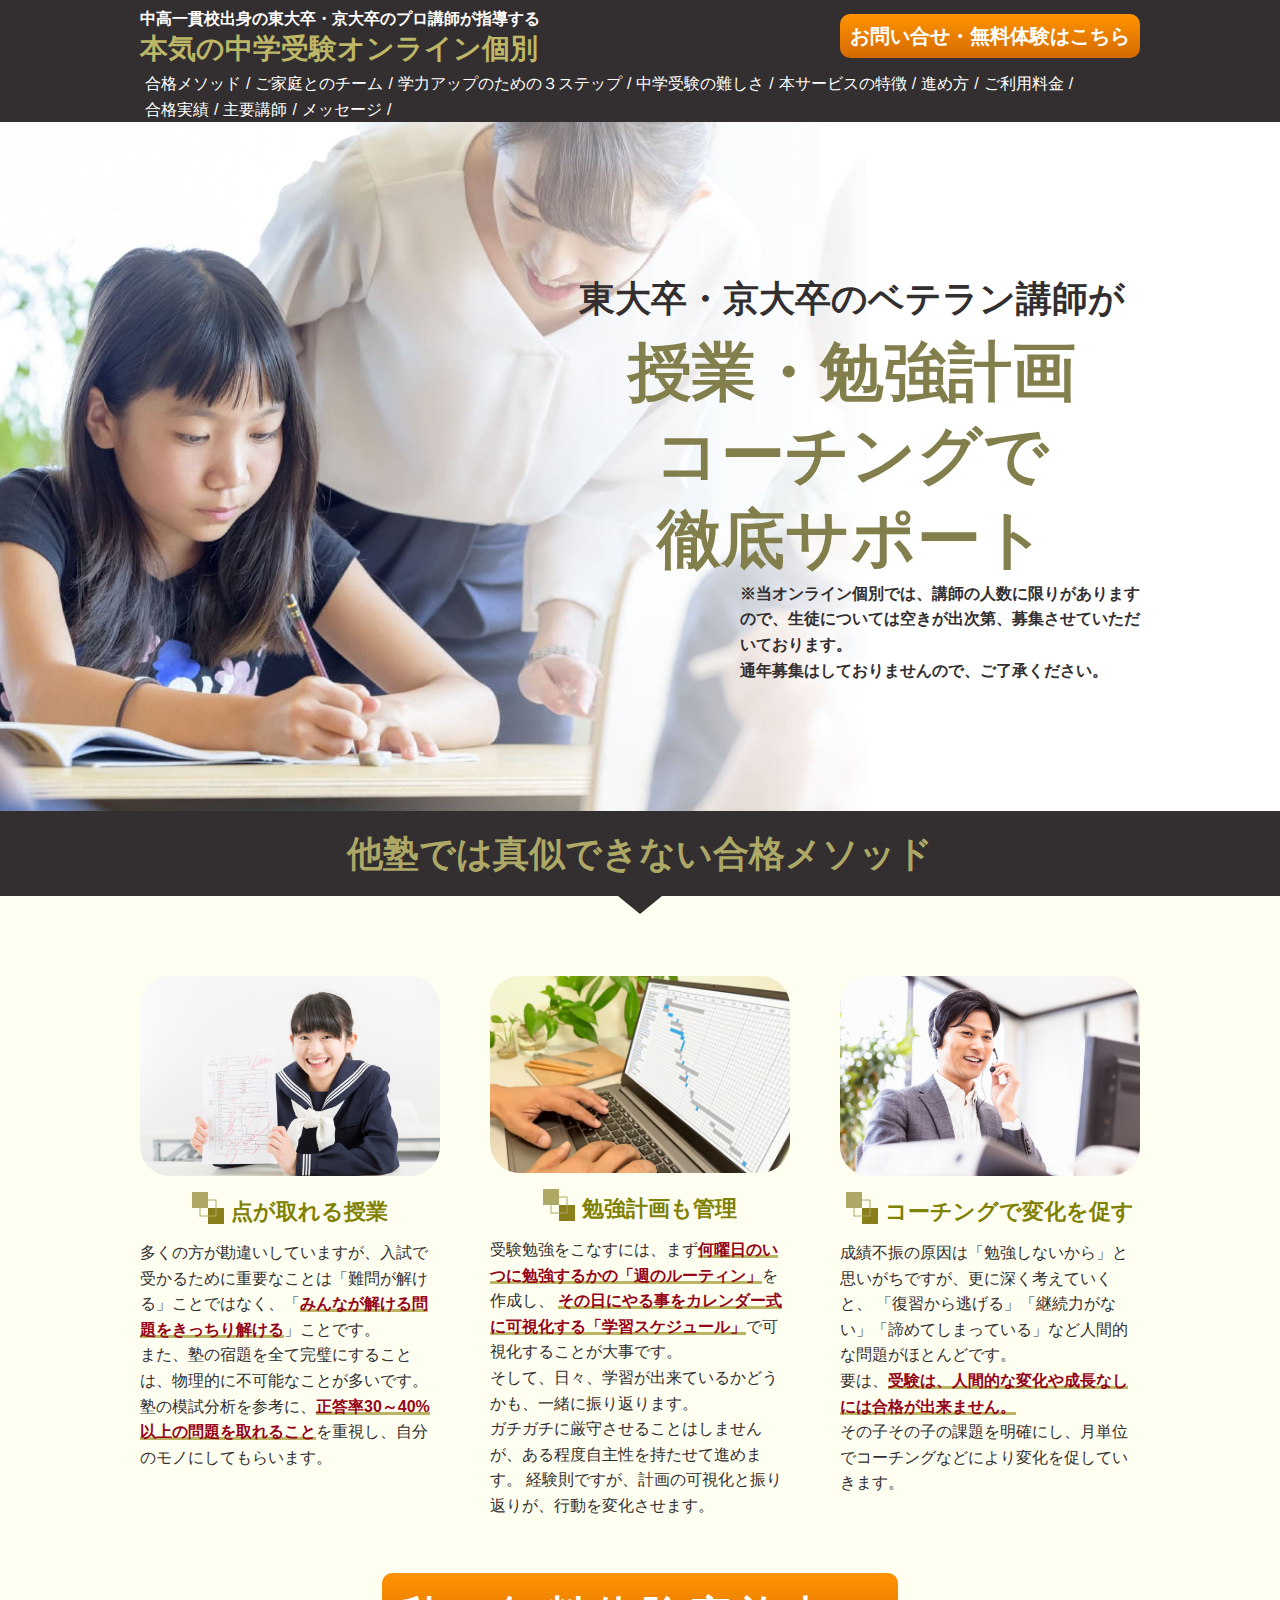
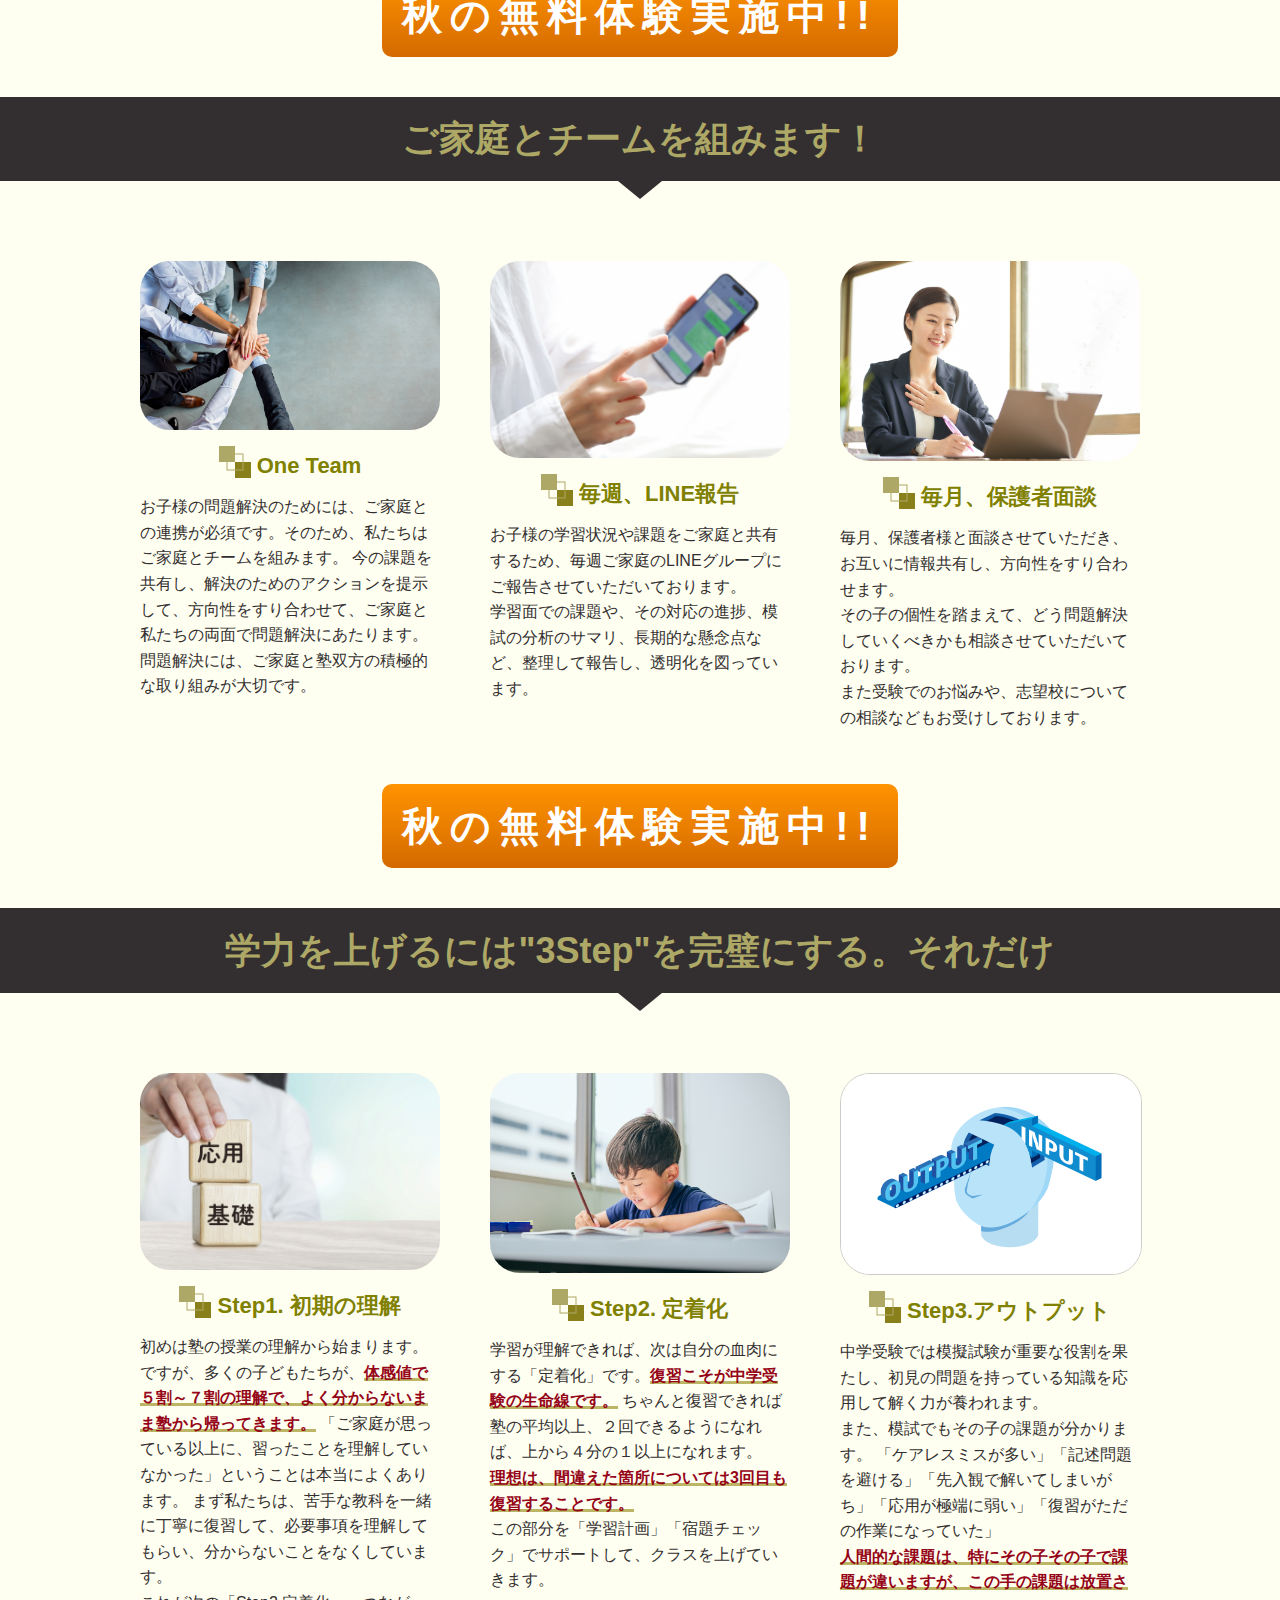
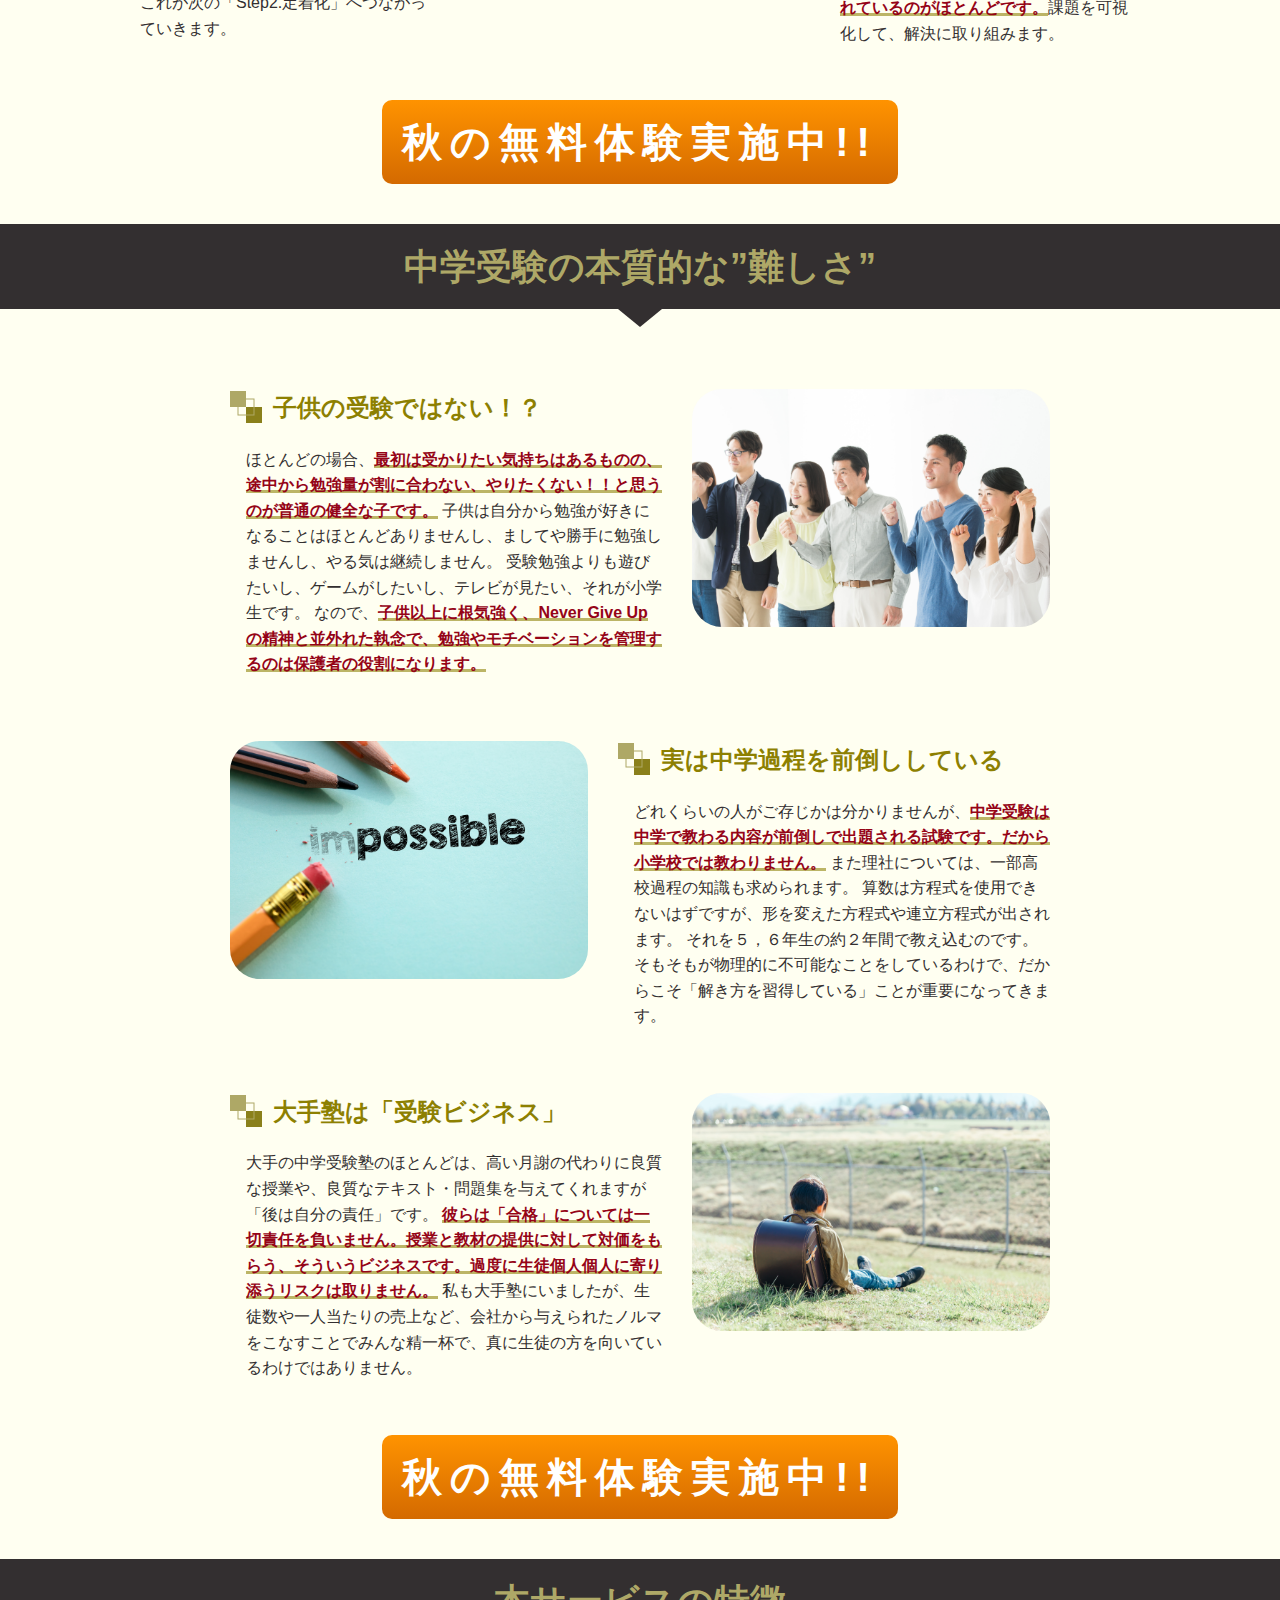
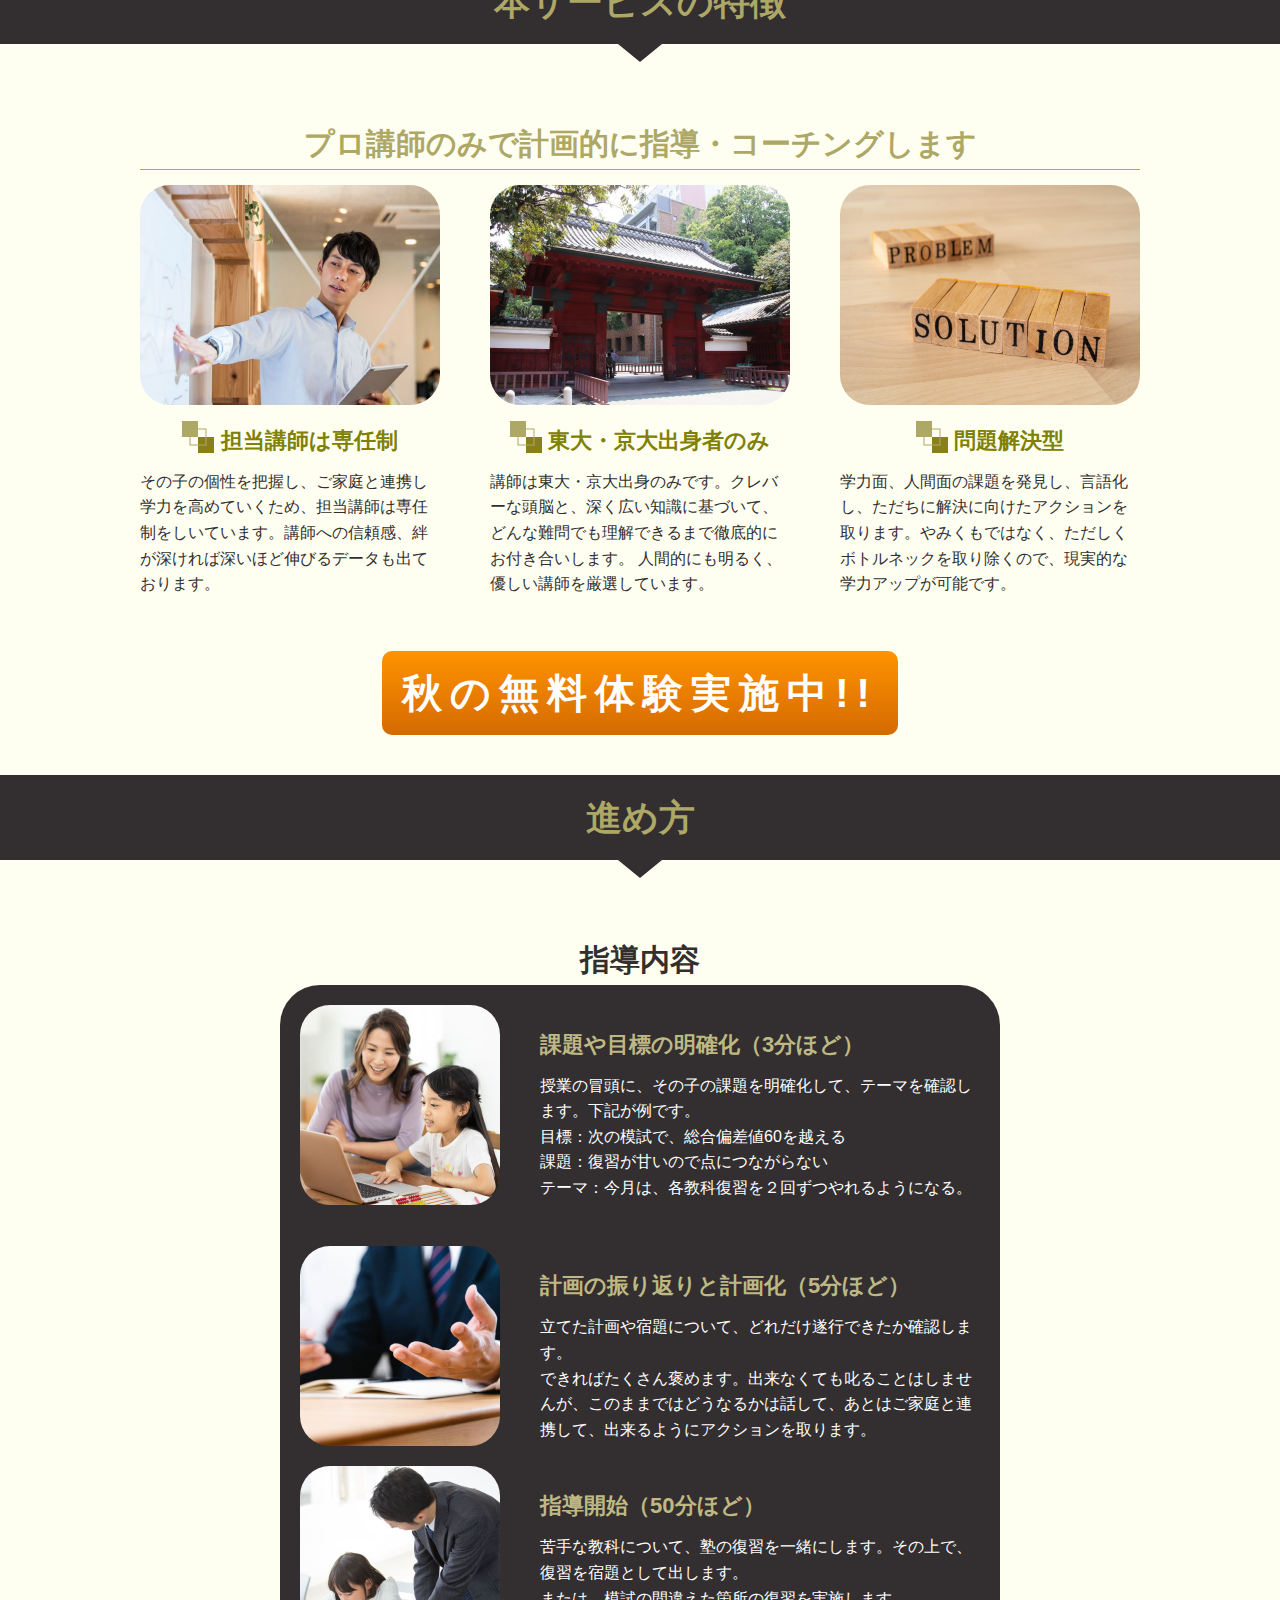
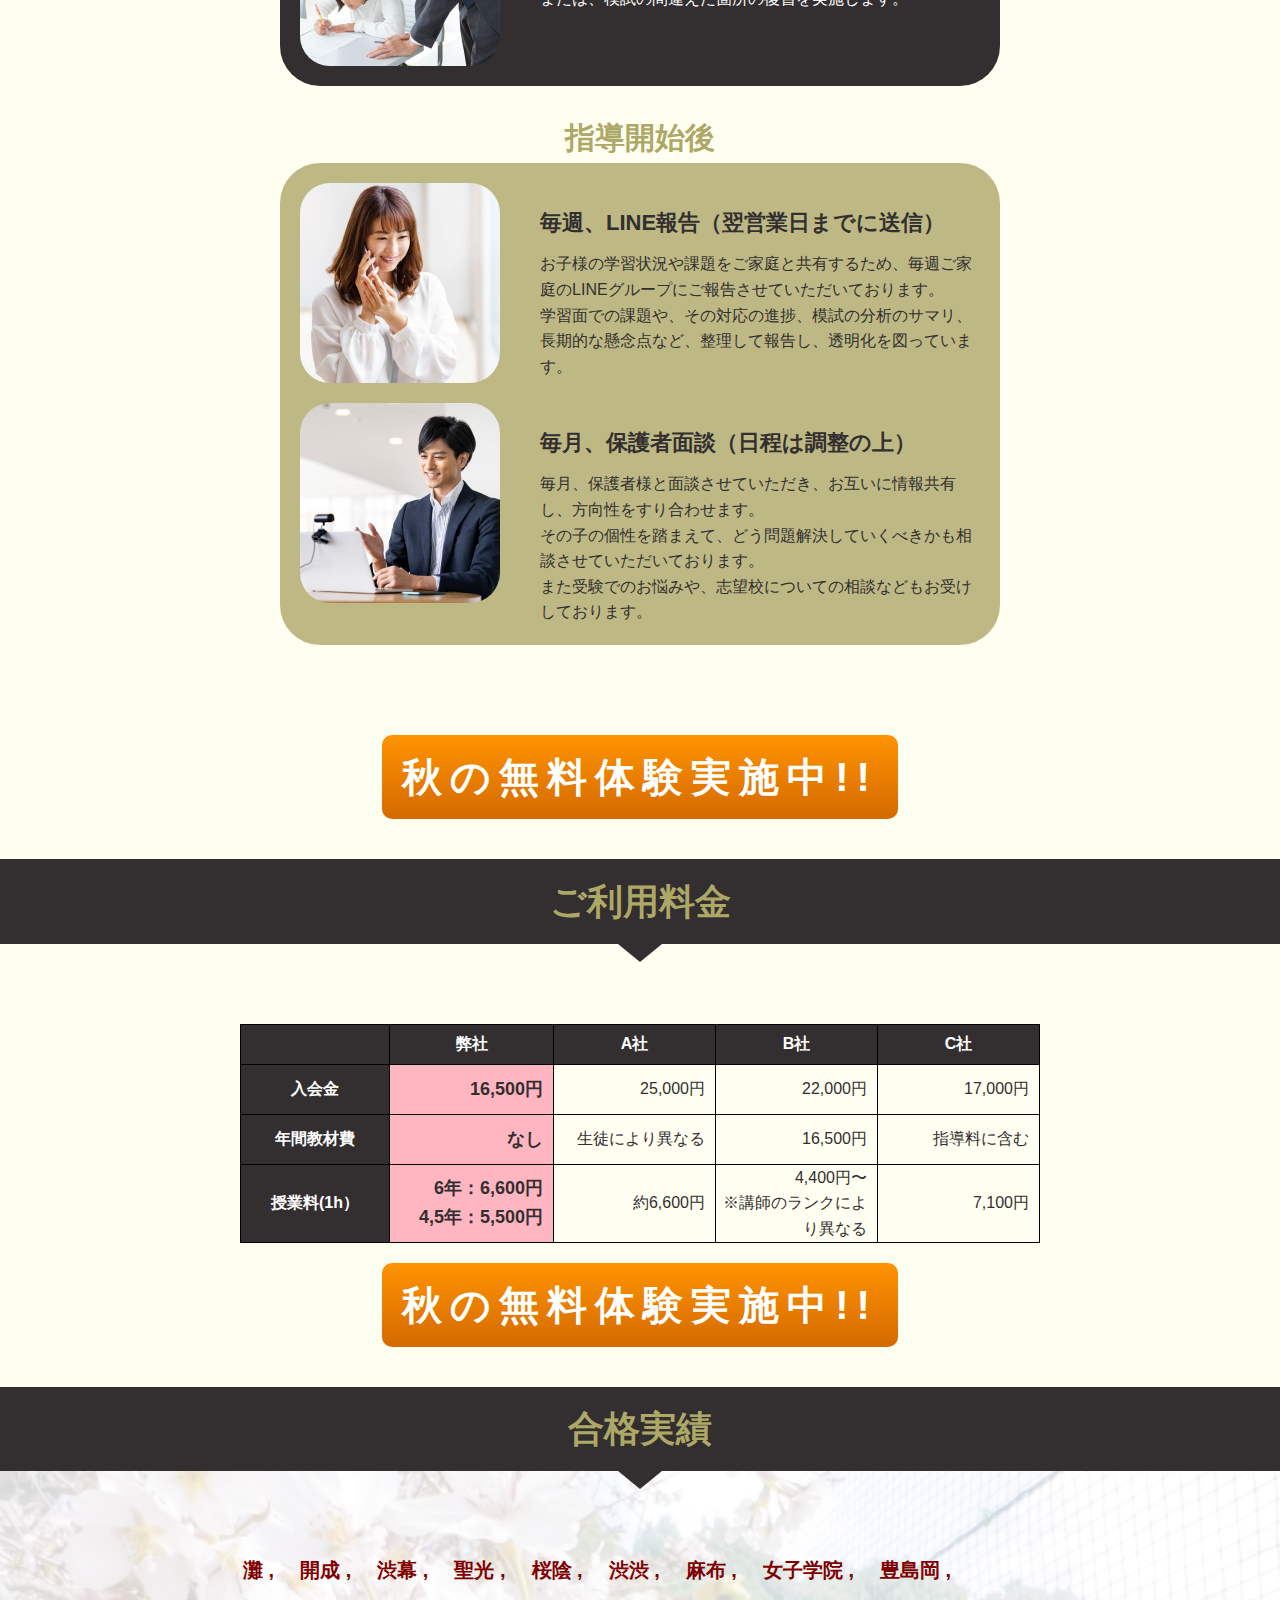
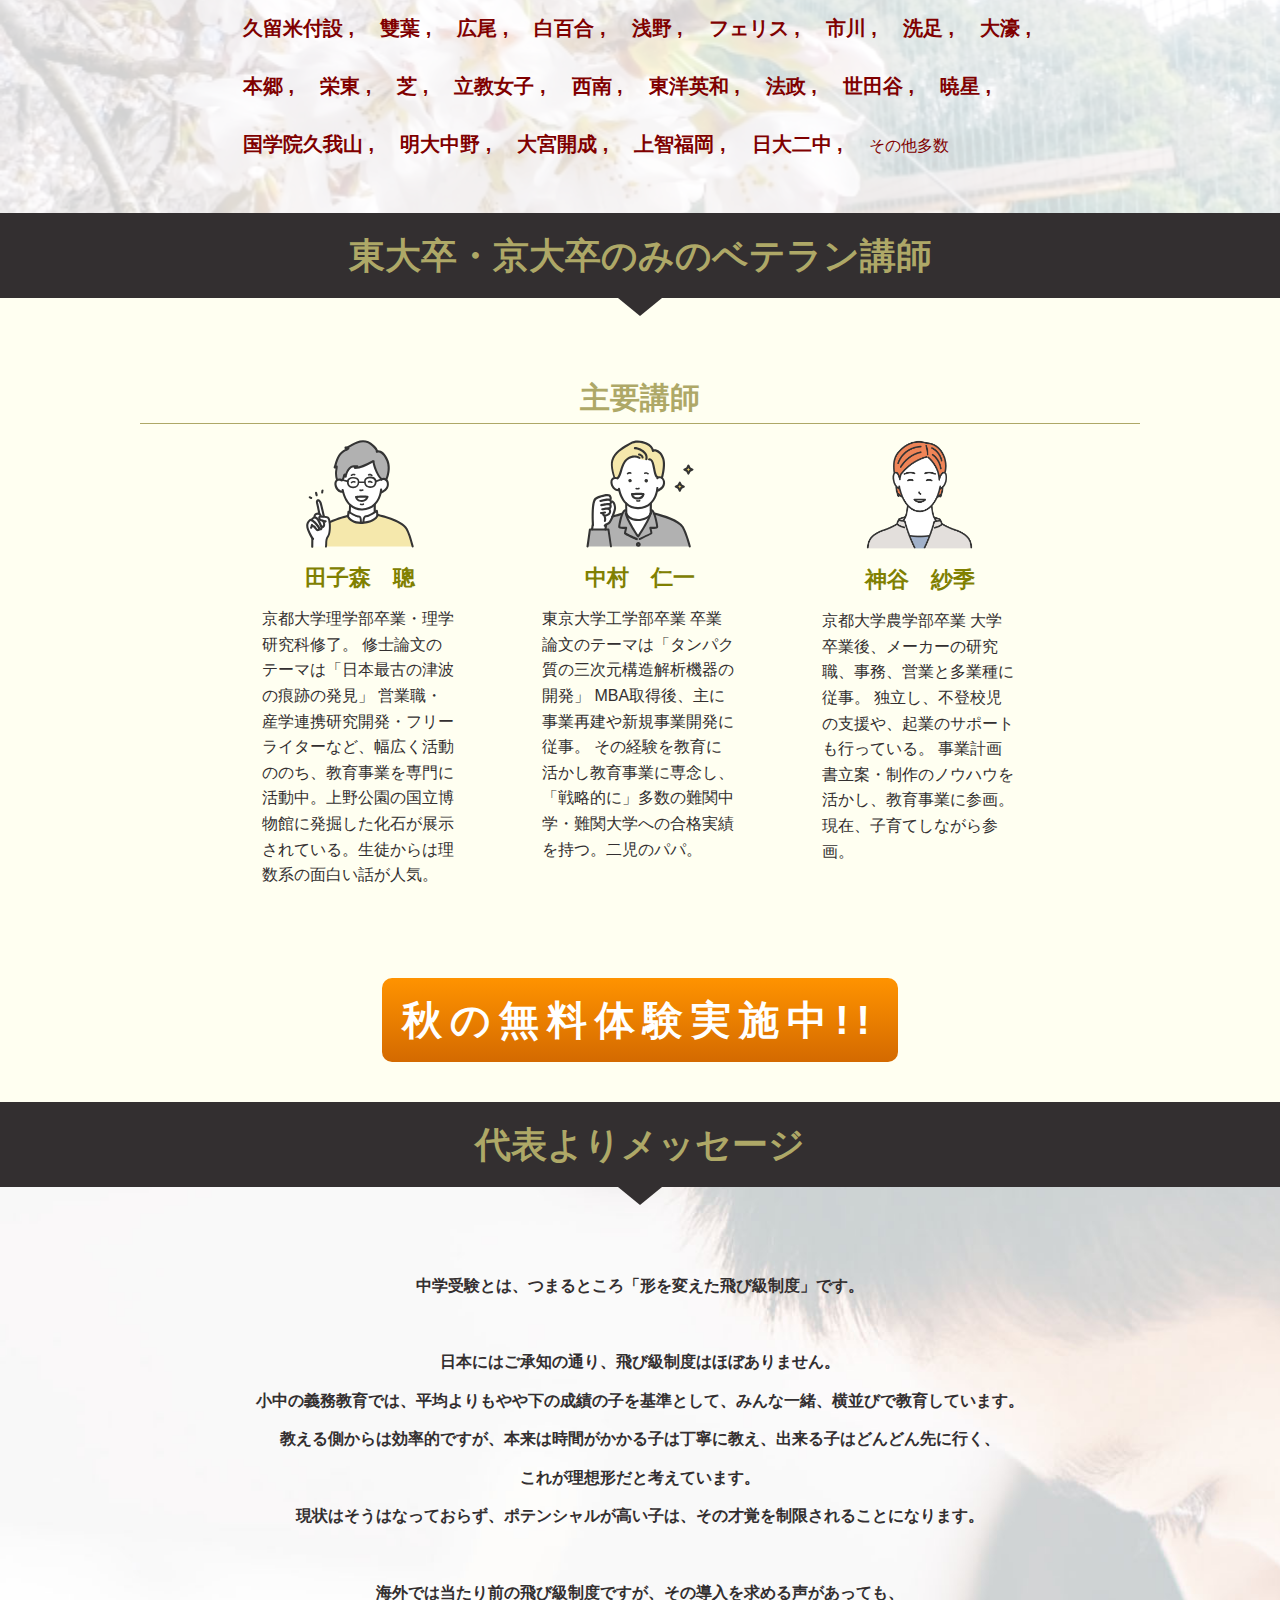
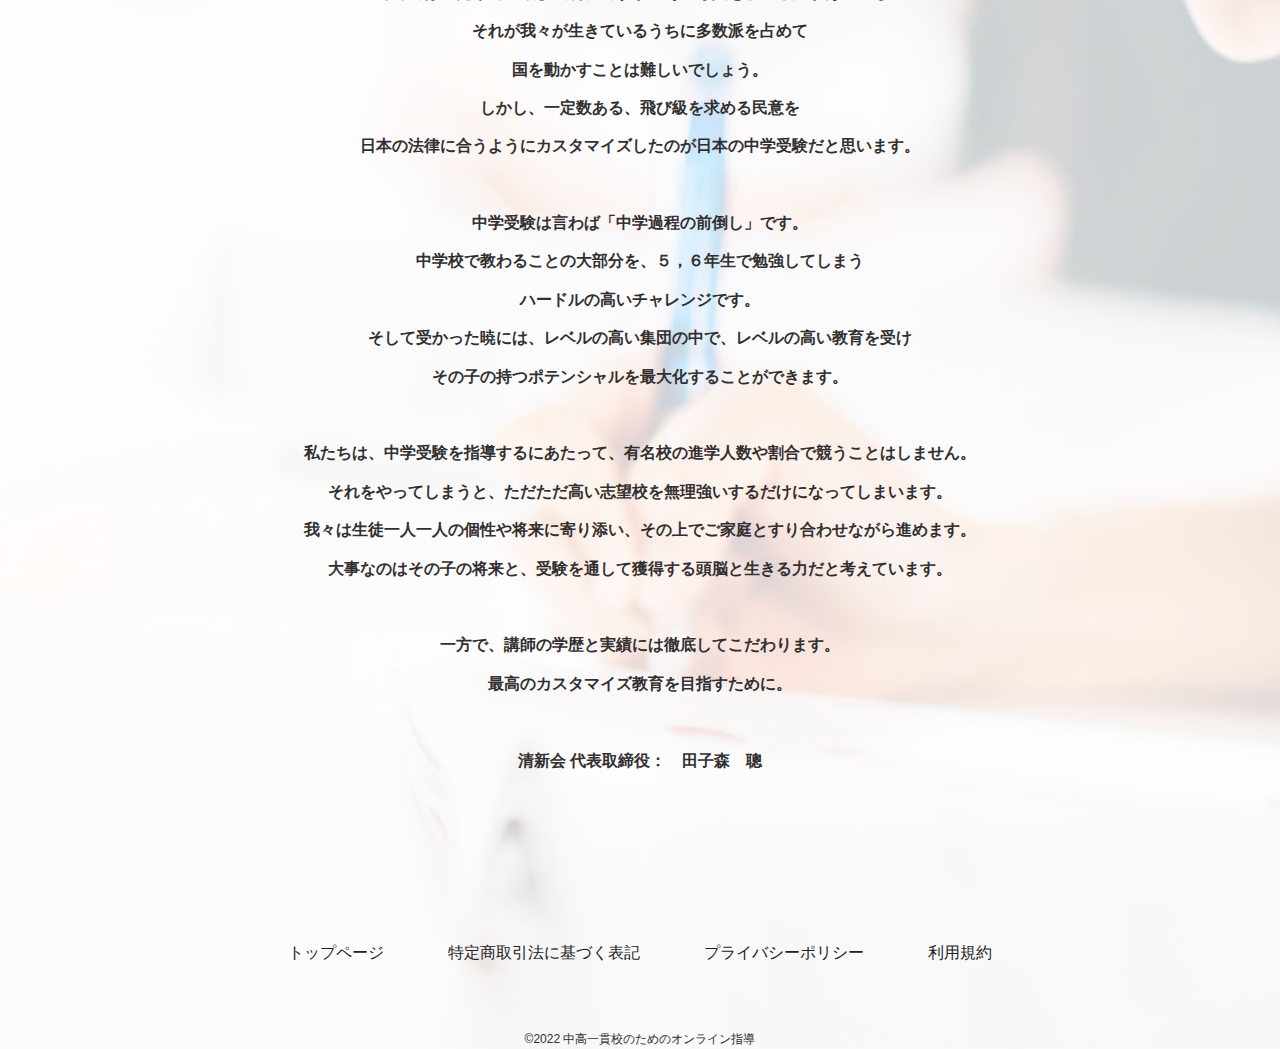
==== index.html @ 564d7137 "change ld" ====
<!DOCTYPE html>
<html lang="ja">

<head>
  <meta charset="utf-8" />
  <meta http-equiv="X-UA-Compatible" content="IE=edge" />
  <title>本気の中学受験｜東大卒・京大卒のプロ講師がオンライン個別指導</title>
  <meta name="viewport" content="width=device-width">
  <meta name="description" content="東大・京大卒のプロ講師が他塾では真似できない「合格メソッド」でお子様の学力を高めていきます。お子様とご家庭と講師のワンチームで問題解決に取り組んでいきます">
  <meta name="keywords" content="">
  <link rel="stylesheet" href="assets/css/reset.css">
  <link rel="stylesheet" href="assets/css/common.css">
  <link rel="stylesheet" href="assets/css/style.css">
  <link rel="canonical" href="https://tk-method.seishinkai.tokyo/">
  <script type="application/ld+json">
    {
      "@context": "https://schema.org",
      "@type": "WebSite",
      "name": "tk-method.seishinkai.tokyo",
      "url": "https://tk-method.seishinkai.tokyo/"
    }
  </script>
  <!-- Google tag (gtag.js) -->
  <script async src="https://www.googletagmanager.com/gtag/js?id=G-ZF6ZTBQBSN"></script>
  <script>
    window.dataLayer = window.dataLayer || [];
    function gtag(){dataLayer.push(arguments);}
    gtag('js', new Date());
    gtag('config', 'G-ZF6ZTBQBSN');
    gtag('config', 'AW-11076942635');
  </script>
</head>

<body>
  <div class="wrap">
    <header>
      <div class="header__top__wrap">
        <div class="header__top">
          <div class="h1__wrap">
            <p>中高一貫校出身の東大卒・京大卒のプロ講師が指導する</p>
            <h1>本気の中学受験<br class="sp">オンライン個別</h1>
          </div>
          <a target='_blank' href="/contactus.html" class="btn">
            お問い合せ・<br class="sp">無料体験はこちら
          </a>
        </div>
        <nav>
          <ul>
            <li><a href='#success_method'>合格メソッド</a></li>
            <li><a href='#team'>ご家庭とのチーム</a></li>
            <li><a href='#three_steps'>学力アップのための３ステップ</a></li>
            <li><a href='#difficulty'>中学受験の難しさ</a></li>
            <li><a href='#this_service'>本サービスの特徴</a></li>
            <li><a href='#how_to_use'>進め方</a></li>
            <li><a href='#fee'>ご利用料金</a></li>
            <li><a href='#result'>合格実績</a></li>
            <li><a href='#teachers'>主要講師</a></li>
            <li><a href='#message'>メッセージ</a></li>
            
            
          </ul>
        </nav>
      </div>
      <div class="header__main__wrap">
        <div class="header__main">
          <h2><span>東大卒・京大卒のベテラン講師が</span><br>授業・勉強計画<br>コーチングで<br>徹底サポート</h2>
          <div class="message">
              ※当オンライン個別では、講師の人数に限りがありますので、生徒については空きが出次第、募集させていただいております。<br>
              通年募集はしておりませんので、ご了承ください。
          </div>
        </div>
      </div>
    </header>

    <section>
      <div class="h3__wrap">
        <h3 id="success_method">他塾では真似できない合格メソッド</h3>
      </div>
      <div class="b3__wrap">
        <div>
          <img src="assets/img/pixta_68749164_M.jpg" alt="" />
          <p> 点が取れる授業</p>
          <p>多くの方が勘違いしていますが、入試で受かるために重要なことは「難問が解ける」ことではなく、「<b>みんなが解ける問題をきっちり解ける</b>」ことです。<br>
            また、塾の宿題を全て完璧にすることは、物理的に不可能なことが多いです。<br>
            塾の模試分析を参考に、<b>正答率30～40%以上の問題を取れること</b>を重視し、自分のモノにしてもらいます。<br>
          </p>
        </div>
        <div>
          <img src="assets/img/22706751_s.jpg" alt="" />
          <p> 勉強計画も管理</p>
            <p>受験勉強をこなすには、まず<b>何曜日のいつに勉強するかの「週のルーティン」</b>を作成し、
              <b>その日にやる事をカレンダー式に可視化する「学習スケジュール」</b>で可視化することが大事です。<br>
              そして、日々、学習が出来ているかどうかも、一緒に振り返ります。<br>
              ガチガチに厳守させることはしませんが、ある程度自主性を持たせて進めます。
              経験則ですが、計画の可視化と振り返りが、行動を変化させます。<br>
          </p>
        </div>
        <div>
          <img src="assets/img/pixta_79118716_M.jpg" alt="" />
          <p> コーチングで変化を促す</p>
            <p>成績不振の原因は「勉強しないから」と思いがちですが、更に深く考えていくと、
            「復習から逃げる」「継続力がない」「諦めてしまっている」など人間的な問題がほとんどです。<br>
            要は、<b>受験は、人間的な変化や成長なしには合格が出来ません。</b><br>
            その子その子の課題を明確にし、月単位でコーチングなどにより変化を促していきます。<br>
          </p>
        </div>
      </div>
      <div class="free_taiken">
        <a class="btn" target="_blank" href="/contactus.html">
          <span>秋の無料体験</span><span>実施中!!</span>
        </a>
      </div>
    </section>

    <section>
      <div class="h3__wrap">
        <h3 id="team">ご家庭とチームを組みます！</h3>
      </div>
      <div class="b3__wrap">
        <div>
          <img src="assets/img/pixta_63354903_M.jpg" alt="" />
          <p> One Team</p>
          <p>
            お子様の問題解決のためには、ご家庭との連携が必須です。そのため、私たちはご家庭とチームを組みます。
            今の課題を共有し、解決のためのアクションを提示して、方向性をすり合わせて、ご家庭と私たちの両面で問題解決にあたります。<br>
            問題解決には、ご家庭と塾双方の積極的な取り組みが大切です。
          </p>
        </div>
        <div>
          <img src="assets/img/26828077_s.jpg" alt="" />
          <p> 毎週、LINE報告</p>
          <p>
            お子様の学習状況や課題をご家庭と共有するため、毎週ご家庭のLINEグループにご報告させていただいております。<br>
            学習面での課題や、その対応の進捗、模試の分析のサマリ、長期的な懸念点など、整理して報告し、透明化を図っています。<br>
          </p>
        </div>
        <div>
          <img src="assets/img/pixta_66073512_M.jpg" alt="" />
          <p> 毎月、保護者面談</p>
          <p>
            毎月、保護者様と面談させていただき、お互いに情報共有し、方向性をすり合わせます。<br>
            その子の個性を踏まえて、どう問題解決していくべきかも相談させていただいております。<br>
            また受験でのお悩みや、志望校についての相談などもお受けしております。<br>
          </p>
        </div>
      </div>
      <div class="free_taiken">
        <a class="btn" target="_blank" href="/contactus.html">
          <span>秋の無料体験</span><span>実施中!!</span>
        </a>
      </div>
    </section>

    <section>
      <div class="h3__wrap">
        <h3 id="three_steps">学力を上げるには"3Step"を完璧にする。それだけ</h3>
      </div>
      <div class="b3__wrap">
        <div>
          <img src="assets/img/24952193_s.jpg" alt="" />
          <p> Step1. 初期の理解</p>
          <p>
            初めは塾の授業の理解から始まります。ですが、多くの子どもたちが、<b>体感値で５割～７割の理解で、よく分からないまま塾から帰ってきます。</b>
            「ご家庭が思っている以上に、習ったことを理解していなかった」ということは本当によくあります。
            まず私たちは、苦手な教科を一緒に丁寧に復習して、必要事項を理解してもらい、分からないことをなくしています。<br>
            これが次の「Step2.定着化」へつながっていきます。<br>
          </p>
        </div>
        <div>
          <img src="assets/img/pixta_91537963_M.jpg" alt="" />
          <p> Step2. 定着化</p>
          <p>
            学習が理解できれば、次は自分の血肉にする「定着化」です。<b>復習こそが中学受験の生命線です。</b>
            ちゃんと復習できれば塾の平均以上、２回できるようになれば、上から４分の１以上になれます。<br>
            <b>理想は、間違えた箇所については3回目も復習することです。</b><br>
            この部分を「学習計画」「宿題チェック」でサポートして、クラスを上げていきます。<br>
          </p>
        </div>
        <div>
          <img class='output_pic' src="assets/img/pixta_95320903_M.jpg" alt="" />
          <p> Step3.アウトプット</p>
          <p>
            中学受験では模擬試験が重要な役割を果たし、初見の問題を持っている知識を応用して解く力が養われます。<br>
            また、模試でもその子の課題が分かります。
            「ケアレスミスが多い」「記述問題を避ける」「先入観で解いてしまいがち」「応用が極端に弱い」「復習がただの作業になっていた」<br>
            <b>人間的な課題は、特にその子その子で課題が違いますが、この手の課題は放置されているのがほとんどです。</b>課題を可視化して、解決に取り組みます。<br>
          </p>
        </div>
      </div>
      <div class="free_taiken">
        <a class="btn" target="_blank" href="/contactus.html">
          <span>秋の無料体験</span><span>実施中!!</span>
        </a>
      </div>
    </section>

    <section>
      <div class="h3__wrap">
        <h3 id="difficulty">中学受験の本質的な”難しさ”</h3>
      </div>
      <div class="b1__wrap">
        <div class="txt">
          <h4> 子供の受験ではない！？</h4>
          <p>ほとんどの場合、<span>最初は受かりたい気持ちはあるものの、途中から勉強量が割に合わない、やりたくない！！と思うのが普通の健全な子です。</span>
            子供は自分から勉強が好きになることはほとんどありませんし、ましてや勝手に勉強しませんし、やる気は継続しません。
            受験勉強よりも遊びたいし、ゲームがしたいし、テレビが見たい、それが小学生です。
            なので、<span>子供以上に根気強く、Never Give Upの精神と並外れた執念で、勉強やモチベーションを管理するのは保護者の役割になります。</span>
          </p>
        </div>
        <img src="assets/img/pixta_32375762_M.jpg" alt="" />
      </div>
      <div class="b1__wrap">
        <img class="pc" src="assets/img/pixta_42916872_M.jpg" alt="" />
        <div class="txt">
          <h4> 実は中学過程を前倒ししている</h4>
          <p>どれくらいの人がご存じかは分かりませんが、<span>中学受験は中学で教わる内容が前倒しで出題される試験です。だから小学校では教わりません。</span>
            また理社については、一部高校過程の知識も求められます。
            算数は方程式を使用できないはずですが、形を変えた方程式や連立方程式が出されます。
            それを５，６年生の約２年間で教え込むのです。
            そもそもが物理的に不可能なことをしているわけで、だからこそ「解き方を習得している」ことが重要になってきます。
          </p>
        </div>
        <img class="sp" src="assets/img/pixta_42916872_M.jpg" alt="" />
      </div>
      <div class="b1__wrap">
        <div class="txt">
          <h4> 大手塾は「受験ビジネス」</h4>
          <p>大手の中学受験塾のほとんどは、高い月謝の代わりに良質な授業や、良質なテキスト・問題集を与えてくれますが「後は自分の責任」です。
            <span>彼らは「合格」については一切責任を負いません。授業と教材の提供に対して対価をもらう、そういうビジネスです。過度に生徒個人個人に寄り添うリスクは取りません。</span>
            私も大手塾にいましたが、生徒数や一人当たりの売上など、会社から与えられたノルマをこなすことでみんな精一杯で、真に生徒の方を向いているわけではありません。
          </p>
        </div>
        <img src="assets/img/pixta_81418230_M.jpg" alt="" />
      </div>
      <div class="free_taiken">
        <a class="btn" target="_blank" href="/contactus.html">
          <span>秋の無料体験</span><span>実施中!!</span>
        </a>
      </div>
    </section>

    <section>
      <div class="h3__wrap">
        <h3 id="this_service">本サービスの特徴</h3>
      </div>
      <h5 class="h5">プロ講師のみで計画的に指導・コーチングします</h5>
      <div class="b3__wrap">
        <div>
          <img src="assets/img/0301.jpg" alt="" />
          <p> 担当講師は専任制</p>
          <p>その子の個性を把握し、ご家庭と連携し学力を高めていくため、担当講師は専任制をしいています。講師への信頼感、絆が深ければ深いほど伸びるデータも出ております。</p>
        </div>
        <div>
          <img src="assets/img/0302.jpg" alt="" />
          <p> 東大・京大出身者のみ</p>
          <p>講師は東大・京大出身のみです。クレバーな頭脳と、深く広い知識に基づいて、どんな難問でも理解できるまで徹底的にお付き合いします。
            人間的にも明るく、優しい講師を厳選しています。
          </p>
        </div>
        <div>
          <img class="mondai_pic" src="assets/img/pixta_81322975_M.jpg" alt="" />
          <p> 問題解決型</p>
          <p>学力面、人間面の課題を発見し、言語化し、ただちに解決に向けたアクションを取ります。やみくもではなく、ただしくボトルネックを取り除くので、現実的な学力アップが可能です。</p>
        </div>
      </div>

      <div class="free_taiken">
        <a class="btn" target="_blank" href="/contactus.html">
          <span>秋の無料体験</span><span>実施中!!</span>
        </a>
      </div>
    </section>

    <section>
      <div class="h3__wrap">
        <h3 id="how_to_use">進め方</h3>
      </div>
      <h5 class="h5c">指導内容</h5>
      <div class="b4__wrap">
        <div class="b4">
          <img src="assets/img/0401.jpg" alt="" />
          <div>
            <p>課題や目標の明確化（3分ほど）</p>
            <p>
              授業の冒頭に、その子の課題を明確化して、テーマを確認します。下記が例です。<br>
              目標：次の模試で、総合偏差値60を越える<br>
              課題：復習が甘いので点につながらない<br>
              テーマ：今月は、各教科復習を２回ずつやれるようになる。<br>
              <br>
            </p>
          </div>
        </div>
        <div class="b4">
          <img src="assets/img/0402.jpg" alt="" />
          <div>
            <p>計画の振り返りと計画化（5分ほど）</p>
            <p>立てた計画や宿題について、どれだけ遂行できたか確認します。<br>
              できればたくさん褒めます。出来なくても叱ることはしませんが、このままではどうなるかは話して、あとはご家庭と連携して、出来るようにアクションを取ります。</p>
          </div>
        </div>
        <div class="b4">
          <img src="assets/img/0403.jpg" alt="" />
          <div>
            <p>指導開始（50分ほど）</p>
            <p>苦手な教科について、塾の復習を一緒にします。その上で、復習を宿題として出します。<br>
              または、模試の間違えた箇所の復習を実施します。</p>
          </div>
        </div>
      </div>
      <h5 class="h5d">指導開始後</h5>
      <div class="b4__wrap">
        <div class="b4">
          <img src="assets/img/0404.jpg" alt="" />
          <div>
            <p>毎週、LINE報告（翌営業日までに送信）</p>
            <p>
              お子様の学習状況や課題をご家庭と共有するため、毎週ご家庭のLINEグループにご報告させていただいております。<br>
              学習面での課題や、その対応の進捗、模試の分析のサマリ、長期的な懸念点など、整理して報告し、透明化を図っています。<br>
            </p>
          </div>
        </div>
        <div class="b4">
          <img src="assets/img/0405.jpg" alt="" />
          <div>
            <p>毎月、保護者面談（日程は調整の上）</p>
            <p>
              毎月、保護者様と面談させていただき、お互いに情報共有し、方向性をすり合わせます。<br>
              その子の個性を踏まえて、どう問題解決していくべきかも相談させていただいております。<br>
              また受験でのお悩みや、志望校についての相談などもお受けしております。<br>
            </p>
          </div>
        </div>
      </div>
      <div class="free_taiken">
        <a class="btn" target="_blank" href="/contactus.html">
          <span>秋の無料体験</span><span>実施中!!</span>
        </a>
      </div>
    </section>

    <section>
      <div class="h3__wrap">
        <h3 id="fee">ご利用料金</h3>
      </div>

      <table class="fee_table fee_table_big">
        <thead>
          <tr>
            <th></th>
            <th>弊社</th>
            <th>A社</th>
            <th>B社</th>
            <th>C社</th>
          </tr>
        </thead>
        <tbody>
          <tr>
            <th>入会金</th>
            <td>16,500円</td>
            <td>25,000円</td>
            <td>22,000円</td>
            <td>17,000円</td>
          </tr>
          <tr>
            <th>年間教材費</th>
            <td>なし</td>
            <td>生徒により異なる</td>
            <td>16,500円</td>
            <td>指導料に含む</td>
          </tr>
          <tr>
            <th>授業料(1h）</th>
            <td>6年：6,600円<br>4,5年：5,500円</td>
            <td>約6,600円</td>
            <td>
              4,400円〜<br>
              ※講師のランクにより異なる
            </td>
            <td>7,100円</td>
          </tr>
        </tbody>
      </table>
      <table class="fee_table_small fee_table">
        <thead>
          <tr>
            <th></th>
            <th>入学金</th>
            <th>年間教材費</th>
            <th>指導料（１h）</th>
          </tr>
        </thead>
        <tbody>
          <tr>
            <th>弊社</th>
            <td>16,500円</td>
            <td>なし</td>
            <td>6年：6,600円<br>4,5年：5,500円</td>
          </tr>
          <tr>
            <th>A社</th>
            <td>25,000円</td>
            <td>生徒により異なる</td>
            <td>約6,600円</td>
          </tr>
          <tr>
            <th>B社</th>
            <td>22,000円</td>
            <td>16,500円</td>
            <td>
              4,400円〜<br>
              ※講師のランクにより異なる
            </td>
          </tr>
          <tr>
            <th>C社</th>
            <td>17,000円</td>
            <td>指導料に含む</td>
            <td>7,100円</td>
          </tr>
        </tbody>
      </table>

      <div class="free_taiken">
        <a class="btn" target="_blank" href="/contactus.html">
          <span>秋の無料体験</span><span>実施中!!</span>
        </a>
      </div>
    </section>

    <section class="jisseki__wrap">
      <div class="h3__wrap">
        <h3 id="result">合格実績</h3>
      </div>
      <div>
      <div class="jisseki">
        <ul>
          <li>灘</li>
          <li>開成</li>
          <li>渋幕</li>
          <li>聖光</li>
          <li>桜陰</li>
          <li>渋渋</li>
          <li>麻布</li>
          <li>女子学院</li>
          <li>豊島岡</li>
          <li>久留米付設</li>
          <li>雙葉</li>
          <li>広尾</li>
          <li>白百合</li>
          <li>浅野</li>
          <li>フェリス</li>
          <li>市川</li>
          <li>洗足</li>
          <li>大濠</li>
          <li>本郷</li>
          <li>栄東</li>
          <li>芝</li>
          <li>立教女子</li>
          <li>西南</li>
          <li>東洋英和</li>
          <li>法政</li>
          <li>世田谷</li>
          <li>暁星</li>
          <li>国学院久我山</li>
          <li>明大中野</li>
          <li>大宮開成</li>
          <li>上智福岡</li>
          <li>日大二中</li>
          <li>その他多数</li>
        </ul>
      </div>
    </section>

    <section>
      <div class="h3__wrap">
        <h3 id="teachers">東大卒・京大卒のみのベテラン講師</h3>
      </div>
      <h5 class="h5">主要講師</h5>
      <div class="b6__wrap">
        <div>
          <img src="assets/img/0601.svg" alt="" />
          <p>田子森　聰</p>
          <p>京都大学理学部卒業・理学研究科修了。
            修士論文のテーマは「日本最古の津波の痕跡の発見」
            営業職・産学連携研究開発・フリーライターなど、幅広く活動ののち、教育事業を専門に活動中。上野公園の国立博物館に発掘した化石が展示されている。生徒からは理数系の面白い話が人気。
          </p>
        </div>
        <div>
          <img src="assets/img/0602.svg" alt="" />
          <p>中村　仁一</p>
          <p>東京大学工学部卒業
            卒業論文のテーマは「タンパク質の三次元構造解析機器の開発」
            MBA取得後、主に事業再建や新規事業開発に従事。
            その経験を教育に活かし教育事業に専念し、「戦略的に」多数の難関中学・難関大学への合格実績を持つ。二児のパパ。</p>
        </div>
        <div>
          <img src="assets/img/kamiya.png" alt="" />
          <p>神谷　紗季</p>
          <p>京都大学農学部卒業
            大学卒業後、メーカーの研究職、事務、営業と多業種に従事。
            独立し、不登校児の支援や、起業のサポートも行っている。
            事業計画書立案・制作のノウハウを活かし、教育事業に参画。現在、子育てしながら参画。
          </p>
        </div>
      </div>
      <div class="free_taiken">
        <a class="btn" target="_blank" href="/contactus.html">
          <span>秋の無料体験</span><span>実施中!!</span>
        </a>
      </div>
    </section>

    <section class="s07">
      <div class="h3__wrap">
        <h3 id="message">代表よりメッセージ</h3>
      </div>
      <p>中学受験とは、つまるところ「形を変えた飛び級制度」です。<br>
        <br>
        日本にはご承知の通り、飛び級制度はほぼありません。<br>
        小中の義務教育では、平均よりもやや下の成績の子を基準として、みんな一緒、横並びで教育しています。<br>
        教える側からは効率的ですが、本来は時間がかかる子は丁寧に教え、出来る子はどんどん先に行く、<br>
        これが理想形だと考えています。<br>
        現状はそうはなっておらず、ポテンシャルが高い子は、その才覚を制限されることになります。<br>
        <br>
        海外では当たり前の飛び級制度ですが、その導入を求める声があっても、<br>
        それが我々が生きているうちに多数派を占めて<br class="pc">国を動かすことは難しいでしょう。<br>
        しかし、一定数ある、飛び級を求める民意を<br>
        日本の法律に合うようにカスタマイズしたのが日本の中学受験だと思います。<br>
        <br>
        中学受験は言わば「中学過程の前倒し」です。<br>
        中学校で教わることの大部分を、５，６年生で勉強してしまう<br>
        ハードルの高いチャレンジです。<br>
        そして受かった暁には、レベルの高い集団の中で、レベルの高い教育を受け<br>
        その子の持つポテンシャルを最大化することができます。<br>
        <br>
        私たちは、中学受験を指導するにあたって、有名校の進学人数や割合で競うことはしません。<br>
        それをやってしまうと、ただただ高い志望校を無理強いするだけになってしまいます。<br>
        我々は生徒一人一人の個性や将来に寄り添い、その上でご家庭とすり合わせながら進めます。<br>
        大事なのはその子の将来と、受験を通して獲得する頭脳と生きる力だと考えています。<br>
        <br>
        一方で、講師の学歴と実績には徹底してこだわります。<br>
        最高のカスタマイズ教育を目指すために。<br>
        <br>
        清新会 代表取締役：　田子森　聰
      </p>
      <ul>
        <li><a href="index.html">トップページ</a></li>
        <li><a href="company.html">特定商取引法に基づく表記</a></li>
        <li><a href="privacy.html">プライバシーポリシー</a></li>
        <li><a href="terms.html">利用規約</a></li>
      </ul>
      <p>©2022 中高一貫校のためのオンライン指導</p>
    </section>

  </div>

  <script src="https://code.jquery.com/jquery-3.4.1.min.js" integrity="sha256-CSXorXvZcTkaix6Yvo6HppcZGetbYMGWSFlBw8HfCJo=" crossorigin="anonymous"></script>
  <script src="assets/js/common.js"></script>

</body></html>
---- assets/css/common.css ----
html {
  font-size: 62.5%;
}
body {
  background: #fffff1;
  color: #332f30;
  font: 16px "游ゴシック体", YuGothic, "游ゴシック", "Yu Gothic", "メイリオ", "Hiragino Kaku Gothic ProN", "Hiragino Sans", sans-serif;
  font-weight: 400;
  line-height: 1.6;
  margin: 0;
}
.wrap {
  margin: auto;
  width: 100%;
}
.clearfix:after {
  content: "";
  clear: both;
  display: block;
}
img {
  max-width: 100%;
  vertical-align: bottom;
}

/* list */
ul {
  list-style: none;
  padding: 0;
}

/* link */
a:link,a:visited,a:hover,a:active {
  color: #222;
  text-decoration: none;
}
a img:hover {
  filter: alpha(opacity=70);
  -webkit-transition: 0.3s;
  transition: 0.3s;
}


.contact_form{
  height: 1800px;
  width: 100%;
}

.output_pic{
  height: 200px;
  width: 100%;
  border: solid 0.5px #ccc;
}
.mondai_pic{
  height: 220px;
}
---- assets/css/style.css ----
.pc {
  display: block !important;
}
.sp {
  display: none !important;
}

/*notes*/
header .header__top__wrap {
  position: fixed;
  top: 0;
  background: #332f30;
  width: 100%;
  z-index: 1;
}
header .header__top__wrap .header__top {
  align-items: center;
  color: #fff;
  display: flex;
  font-weight: 700;
  justify-content: space-between;
  margin: auto;
  max-width: 1000px;
  padding: 6px 2%;
  flex-wrap:wrap;
  justify-content:space-between;
}
header .header__top__wrap .header__top a:link,
header .header__top__wrap .header__top a:visited,
header .header__top__wrap .header__top a:active {
  color: #fff;
}
h1 {
  color: #bdb767;
  font-size: 2.8rem;
  line-height: 1.2;
}
header .header__top__wrap a.btn {
  align-items: center;
  background: linear-gradient(to bottom, #ff9300, #d46a00);
  border-radius: 10px;
  display: flex;
  font-size: 2.0rem;
  font-weight: 700;
  justify-content: center;
  line-height: 1.2;
  padding: .5em 0;
  width: 300px;
}
header .header__top__wrap a.btn:link,
header .header__top__wrap a.btn:visited,
header .header__top__wrap a.btn:active {
  color: #fff;
}
header .header__top__wrap a.btn:hover {
  background: #bdb767;
}
header .header__main__wrap {
  background: center center / cover url(../img/0000.jpg) no-repeat;
  font-weight: 700;
  margin-top: 120px;
  padding: 8em 5%;
}

@media screen and (max-width: 576px){
  header .header__main__wrap {
    margin-top: 192px;
  }
}

header .header__main {
  margin: auto;
  max-width: 1000px;
}
h2 {
  color: #827f4d;
  font-size: 6.4rem;
  line-height: 1.3;
  margin-left: auto;
  max-width: 9em;
  text-align: center;
}
h2 span {
  color: #332f30;
  font-size: 3.6rem;
}

/*notes*/
.h3__wrap {
  position: relative;
  background: #332f30;
  margin-bottom: 5em;
  padding: 1.3em 0;
}
.h3__wrap:before {
  position: absolute;
  content: "";
  top: 100%;
  left: 50%;
  margin-left: -22px;
  border: 22px solid transparent;
  border-top: 18px solid #332f30;
}
h3 {
  color: #aea867;
  font-size: 3.6rem;
  line-height: 1.2;
  text-align: center;
}
.b1__wrap {
  align-items: flex-start;
  display: flex;
  justify-content: space-between;
  margin: 0 auto 4em;
  max-width: 820px;
  padding: 0 5%;
}
.b1__wrap:last-child {
  margin-bottom: 100px;
}
.b1__wrap .txt {
  width: 52.72%;
}
h4 {
  position: relative;
  color: #8d8001;
  font-size: 2.4rem;
  margin-bottom: .8em;
  padding-left: 1.8em;
}
h4:before{
  position: absolute;
  content: "";
  background: 100% / 100% url(../img/0001.svg) no-repeat;
  width: 32px;
  height: 32px;
  top: .1em;
  left: 0;
}
.b3__wrap div p:nth-of-type(1):before{
  content:'';
  width: 32px;
  height: 32px;
  display:inline-block;
  background-color:red;
  background: 100% / 100% url(../img/0001.svg) no-repeat; 
  position: relative;
  top: 5px;
}

.b1__wrap .txt p {
  margin-left: 1em;
}
.txt span,.b3__wrap b {
  background: linear-gradient(transparent 80%, #bcb566 0%);
  color: #950417;
  font-weight: 700;
}
.b1__wrap .txt span.t1 {
  background: none;
}
.b1__wrap .txt ul {
  color: #950417;
  font-weight: 700;
  margin: 1.5em 0 1.5em 1em;
  padding-left: 1em;
  text-indent: -1em;
}
.b1__wrap img {
  border-radius: 30px;
  width: 43.63%;
}
h5 {
  color: #aea867;
  font-size: 3.0rem;
  line-height: 1.3;
  margin-bottom: 1em;
  text-align: center;
}
.b2__wrap {
  align-items: flex-start;
  display: flex;
  justify-content: space-between;
  margin: 0 auto 2em;
  max-width: 660px;
  padding: 0 5%;
}
.b2__wrap:last-child {
  margin-bottom: 100px;
}
.b2__wrap img {
  border-radius: 30px;
  width: 45.45%;
}
.b2__wrap .txt {
  width: 48.48%;
}
.b2__wrap .txt div {
  align-items: center;
  color: #808001;
  display: flex;
  margin-bottom: 1em;
}
.b2__wrap .txt div p:nth-of-type(1) {
  font-size: 4.0rem;
  line-height: 1;
  margin-right: .2em;
}
.b2__wrap .txt div p:nth-of-type(2) {
  font-size: 2.4rem;
  font-weight: 700;
}
.h5 {
  border-bottom: 1px solid #aea867;
  margin: 0 auto .5em;
  max-width: 1000px;
  padding-bottom: .2em;
}
.b3__wrap {
  align-items: flex-start;
  display: flex;
  justify-content: space-between;
  margin: 0 auto 4em;
  max-width: 1000px;
  padding: 0 5%;
}
.b3__wrap:last-child {
  margin-bottom: 100px;
}
.b3__wrap div {
  width: 30.00%;
}
.b3__wrap div img {
  border-radius: 30px;
}
.b3__wrap div p:nth-of-type(1) {
  color: #808001;
  font-size: 2.2rem;
  font-weight: 700;
  margin: .5em 0;
  text-align: center;
}
.h5b {
  border-bottom: 1px solid #b02f30;
  color: #b02f30;
  margin: 0 auto .5em;
  max-width: 1000px;
  padding-bottom: .2em;
}
.h5c {
  color: #332f30;
  margin-bottom: .2em;
}
.b4__wrap {
  background: #332f30;
  border-radius: 40px;
  color: #fff;
  margin: 0 auto 2em;
  max-width: 680px;
  padding: 20px;
}
.b4__wrap .b4 {
  align-items: flex-start;
  display: flex;
  justify-content: space-between;
  margin-bottom: 20px;
}
.b4__wrap .b4:last-child {
  margin-bottom: 0;
}
.b4__wrap .b4 img {
  border-radius: 30px;
  width: 29.41%;
}
.b4__wrap .b4 div {
  width: 64.70%;
}
.b4__wrap .b4 div p:nth-of-type(1) {
  color: #beb984;
  font-size: 2.2rem;
  font-weight: 700;
  margin: 1em 0 .5em;
}
.h5d {
  margin-bottom: .2em;
}
.b4__wrap:nth-child(5) {
  background: #beb984;
  color: #332f30;
  margin: 0 auto 100px;
}
.b4__wrap:nth-child(5) .b4 div p:nth-of-type(1) {
  color: #332f30;
}
.b5__wrap {
  margin: 0 auto 100px;
  max-width: 700px;
}
.b5__wrap li {
  border-bottom: 1px solid #332f30;
  display: flex;
  margin-bottom: .7em;
  padding: 0 2em .7em;
}
.b5__wrap li:last-child {
  border-bottom: none;
}
.b5__wrap li p:nth-of-type(1) {
  font-weight: 700;
  max-width: 6em;
  width: 100%;
}
.b6__wrap {
  align-items: flex-start;
  display: flex;
  justify-content: space-between;
  margin: 0 auto 100px;
  max-width: 840px;
}
.b6__wrap div {
  width: 47.61%;
  padding: 0 5%;
}
.b6__wrap div img {
  display: block;
  margin: auto;
  max-width: 110px;
}
.b6__wrap div p:nth-of-type(1) {
  color: #808001;
  font-size: 2.2rem;
  font-weight: 700;
  margin: .5em 0;
  text-align: center;
}
.s07 {
  background: center center / cover url(../img/0700.jpg) no-repeat;
  text-align: center;
}
.s07 p:nth-of-type(1) {
  font-weight: 700;
  line-height: 2.4;
  margin-bottom: 10em;
  padding: 0 5%;
  text-align: center;
}
.s07 ul {
  display: flex;
  justify-content: center;
  margin-bottom: 4em;
}
.s07 ul li {
  margin: 0 2em;
}
.s07 p:nth-of-type(2) {
  font-size: 1.2rem;
}

/*notes*/
footer {
  font-size: 1.2rem;
  padding: 10em 5% .2em;
  text-align: center;
}

/*notes*/
.h3__wrap-2 {
  position: relative;
  background: #aea867;
  margin-bottom: 5em;
  padding: 1.3em 0;
  margin-top: 70px;
}
.h3__wrap-2:before {
  position: absolute;
  content: "";
  top: 100%;
  left: 50%;
  margin-left: -22px;
  border: 22px solid transparent;
  border-top: 18px solid #aea867;
}
.h3__wrap-2 h3 {
  color: #332f30;
  font-size: 3.6rem;
  line-height: 1.2;
  text-align: center;
}
.s07-2 {
  background: #fffff1;
}
.b8__wrap {
  margin: 0 auto 100px;
  max-width: 700px;
  padding: 0 5%;
}
.b8__wrap li {
  border-bottom: 1px solid #332f30;
  display: flex;
  margin-bottom: .7em;
  padding: 0 2em .7em;
}
.b8__wrap li:last-child {
  border-bottom: none;
}
.b8__wrap li p:nth-of-type(1) {
  font-weight: 700;
  margin-right: 1em;
  max-width: 10em;
  width: 100%;
}
.b9__wrap {
  margin: 0 auto 100px;
  max-width: 700px;
  padding: 0 5%;
}
.b9__wrap h4 {
  font-size: 2.0rem;
}
.b9__wrap h4:before {
  width: 28px;
  height: 28px;
}
.b9__wrap p {
  margin-bottom: 3em;
}


@media screen and (max-width:720px){
.pc {
  display: none !important;
}
.sp {
  /* display: block !important; */
}
body {
  font-size: 1.5rem;
}

.h1__wrap {
  font-size: 1.0rem;
}
h1 {
  font-size: 1.8rem;
}
.header__top{
  justify-content:center !important;
}
.header__top a{
  margin: 10px 0;
  padding: 5px 0;
}

header .header__top__wrap a.btn {
  border-radius: 6px;
  font-size: 1.2rem;
  width: 300px;
}
header .header__main__wrap {
  padding: 3em 5%;
}
h2 {
  font-size: 2.4rem;
}
h2 span {
  font-size: 1.4rem;
}

/*notes*/
h3 {
  font-size: 2.2rem;
}
.b1__wrap {
  display: block;
}
.b1__wrap:last-child {
  margin-bottom: 50px;
}
.b1__wrap .txt {
  width: 100%;
}
h4 {
  font-size: 2.0rem;
  padding-left: 1.4em;
}
h4:before {
  width: 20px;
  height: 20px;
  top: .3em;
}
.b1__wrap .txt p {
  margin-left: 0;
}
.b1__wrap img {
  display: block;
  margin: 1em auto 0;
  width: 80%;
}
h5 {
  font-size: 2.0rem;
}
.b2__wrap {
  display: block;
}
.b2__wrap:last-child {
  margin-bottom: 50px;
}
.b2__wrap img {
  display: block;
  margin: 0 auto 1em;
  width: 80%;
}
.b2__wrap .txt {
  width: 100%;
}
.b2__wrap .txt div p:nth-of-type(1) {
  font-size: 3.0rem;
}
.b2__wrap .txt div p:nth-of-type(2) {
  font-size: 2.0rem;
}
.b3__wrap {
  display: block;
}
.b3__wrap:last-child {
  margin-bottom: 50px;
}
.b3__wrap div {
  width: 100%;
}
.b3__wrap div img {
  display: block;
  margin: 2em auto 0;
  width: 80%;
}
.b3__wrap div p:nth-of-type(1) {
  font-size: 2.0rem;
}
.b4__wrap {
  width: 80%;
}
.b4__wrap .b4 img {
  border-radius: 20px;
}
.b4__wrap .b4 div p:nth-of-type(1) {
  font-size: 1.8rem;
  margin: 0 0 .5em;
}
.b4__wrap:nth-child(5) {
  margin: 0 auto 50px;
}
.b5__wrap {
  margin: 0 auto 50px;
}
.b6__wrap {
  display: block;
  margin: 0 auto 50px;
}
.b6__wrap div {
  width: 90%;
}
.b6__wrap div:nth-child(1) {
  margin-bottom: 40px;
}
.b6__wrap div p:nth-of-type(1) {
  font-size: 2.0rem;
}
.s07 {
  background: center center / cover url(../img/0700.jpg) no-repeat;
  text-align: center;
}
.s07 p:nth-of-type(1) {
  text-align: left;
}
.s07 ul {
  display: block;
}
.s07 ul li {
  margin: 1em;
}

/*notes*/
footer {
  font-size: 1.0rem;
}

/*notes*/
.h3__wrap-2 h3 {
  font-size: 2.2rem;
}
.s07-2 {
  background: #fffff1;
}
.b8__wrap li {
  display: block;
  padding: 0 0 .7em;
}
.b8__wrap li p:nth-of-type(1) {
  margin-right: 0;
  max-width: 100%;
  margin-bottom: .5em;
}
.b9__wrap h4 {
  font-size: 1.8rem;
}
.b9__wrap h4:before {
  width: 20px;
  height: 20px;
}
}

/*追記*/
li > ol > li{
  margin-left:1em;
}

.free_taiken{
  text-align:center;
  max-width: 820px;
  margin: 0 auto;
  margin-bottom: 50px;
}
.free_taiken > a{
  background: linear-gradient(to bottom, #ff9300, #d46a00);
  padding: 20px;
  border-radius: 10px;
  color:white;
  font-size: 4rem;
  font-weight:bold;
  letter-spacing: 0.2em;
}
.free_taiken > p{
  margin-top: 20px;
  font-weight:bold;
  font-size: 20px;
}

@media screen and (max-width: 800px){
  .free_taiken > a{
    font-size: 3rem;
    padding: 10px;
  }
  .free_taiken > p{
    font-size: 16px;
  }
}

.jisseki{
  margin-top: 30px;
  font-size: 20px;
  font-weight:bold;
  /* background-color: #f5f5f580; */
  display:block;
  margin-left: auto;
  max-width: 800px;
  margin-left: auto;
  margin-right: auto;
  padding-bottom: 5rem;
  /* margin: 0 auto 30px; */
}
.jisseki ul{
  display:flex;
  flex-wrap: wrap;
  gap: 20px;
  align-items: baseline;
}
.jisseki li{
  /* border: solid 1px #ccc; */
  padding: 3px;
}

.jisseki li:after{
  content: ' , ';
}

.jisseki li:last-child{
  border: none;
  font-size: 16px;
  font-weight: normal;
  vertical-align: bottom;
}
.jisseki li:last-child:after{
  content: '';
}


.fee_table{
  width: 800px;
  margin: 0 auto 30px;
}
.fee_table td,.fee_table th{
  border:solid 1px black;
}
.fee_table th{
  background-color:#332f30;
  color:white
}
.fee_table tr th:nth-child(1){
  width: 100px;
}
.fee_table tbody tr{
  height: 50px;
}
.fee_table th{
  vertical-align:middle;
}
.fee_table thead tr{
  height: 40px;
}
.fee_table tbody tr td{
  padding-right: 10px;
  text-align: right;
  vertical-align: middle;
}
.fee_table_big tbody tr td:nth-child(2){
  background-color:lightpink;
  font-weight: bold;
  font-size: 18px;
}
.fee_table_small tbody tr:nth-child(1) td:nth-child(n+2){
  background-color:lightpink;
  font-weight: bold;
  font-size: 18px;
}

.fee_table_big td{
  width: 200px;
}
.fee_table_big tbody tr th:nth-child(1){
  width: 200px;
} 


.fee_table_small{
  width: 95%;
  margin:0 auto;
  margin-bottom: 50px;
}

.fee_table_small td{
  width: 200px;
}

div.message{
  max-width: 400px;
  margin-left: auto;
}


@media screen and (max-width: 800px){
  div.message{
    font-size: 10px;
    max-width: 250px;
  }
}

@media screen and (max-width: 800px){
  .fee_table_big{
    display:none;
  }
  .fee_table_small{
    display:block;
  }
}
@media screen and (min-width: 800px){
  .fee_table_small{
    display:none;
  }
  .fee_table_big{
    display:block;
  }
}


.jisseki__wrap{
  background-image: url(../img/sakura.jpg);
  background-repeat: no-repeat;
  background-size: cover;
  position: relative;
  background-color:rgba(255,255,255,0.8);
  background-blend-mode:lighten;
  color:maroon;
}
/* .jisseki:after{
  content: '';
  position: absolute;
  background:linear-gradient(to right, #ffffff00, #ffffff);
  width: 100%;
  height: 100%;
  top: 0px;
  bottom: 0px;

} */

nav ul li a{
  color: white !important;
  padding: 0 5px;
}
nav ul{
  display: flex;
  flex-wrap: wrap;
  /* justify-content: center; */
  max-width: 1000px;
  margin: 0 auto;
}

nav ul li:after{
  content: '/';
  color:white;
}
/* nav ul li:before{
  content: '[';
  color:white;
} */


h3{
  display: block;
  padding-top: 150px;
  margin-top: -150px;
}

@media screen and ( max-width: 576px ){
  h3{
    padding-top: 195px;
    margin-top: -195px; 
  }
  header nav ul li a{
    font-size: 12px;
  }
}
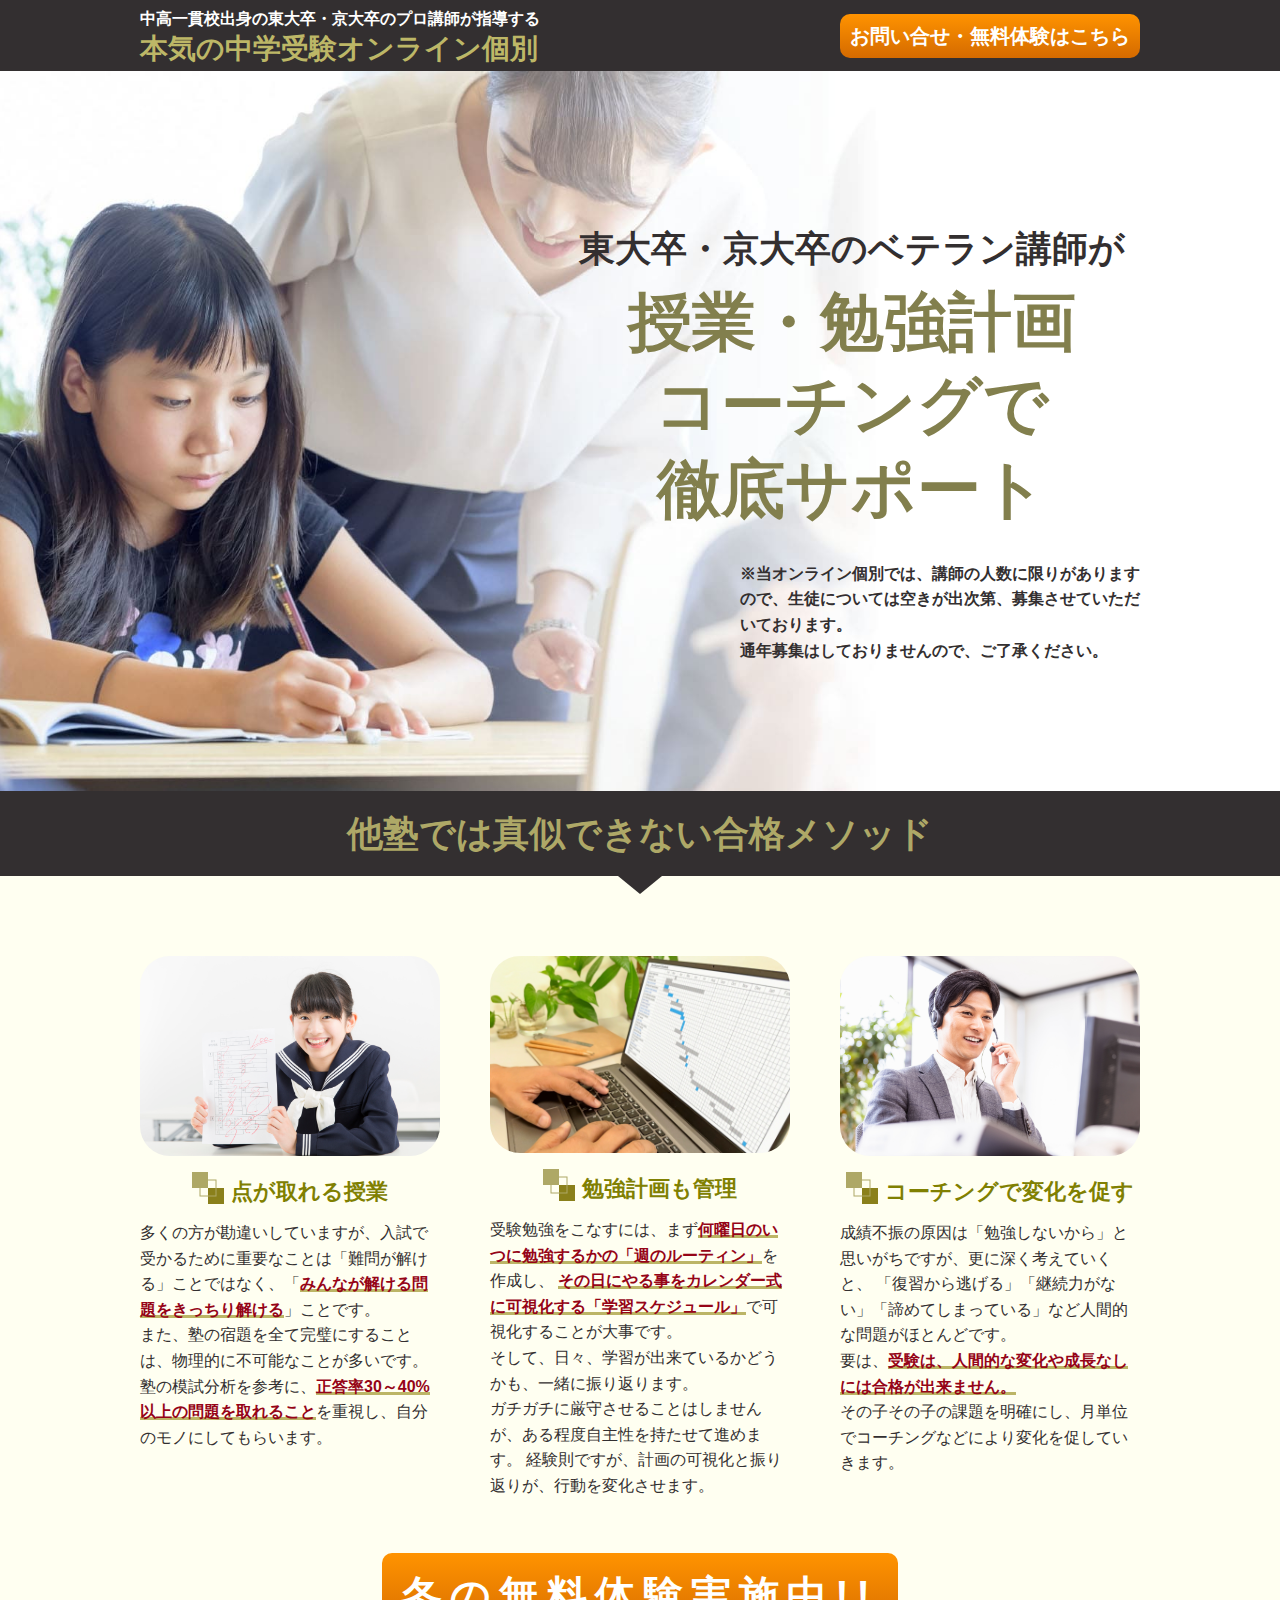
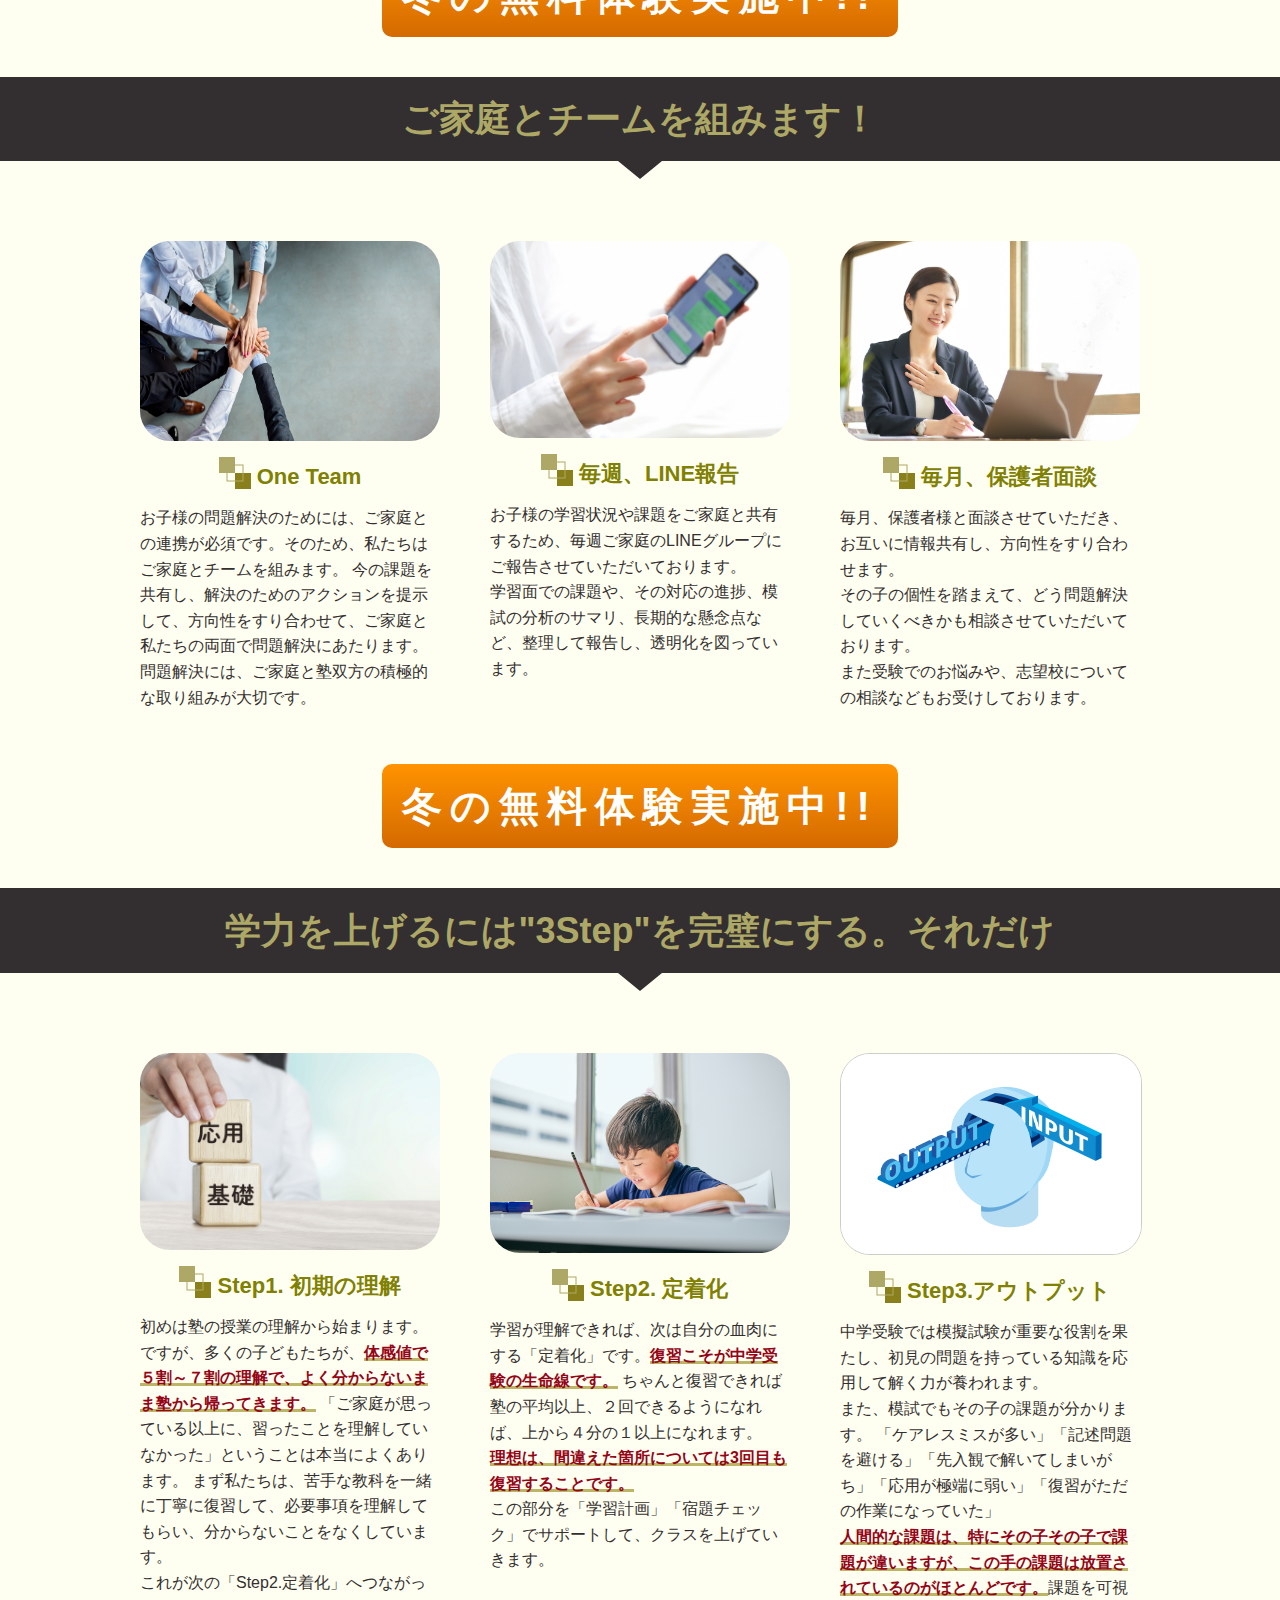
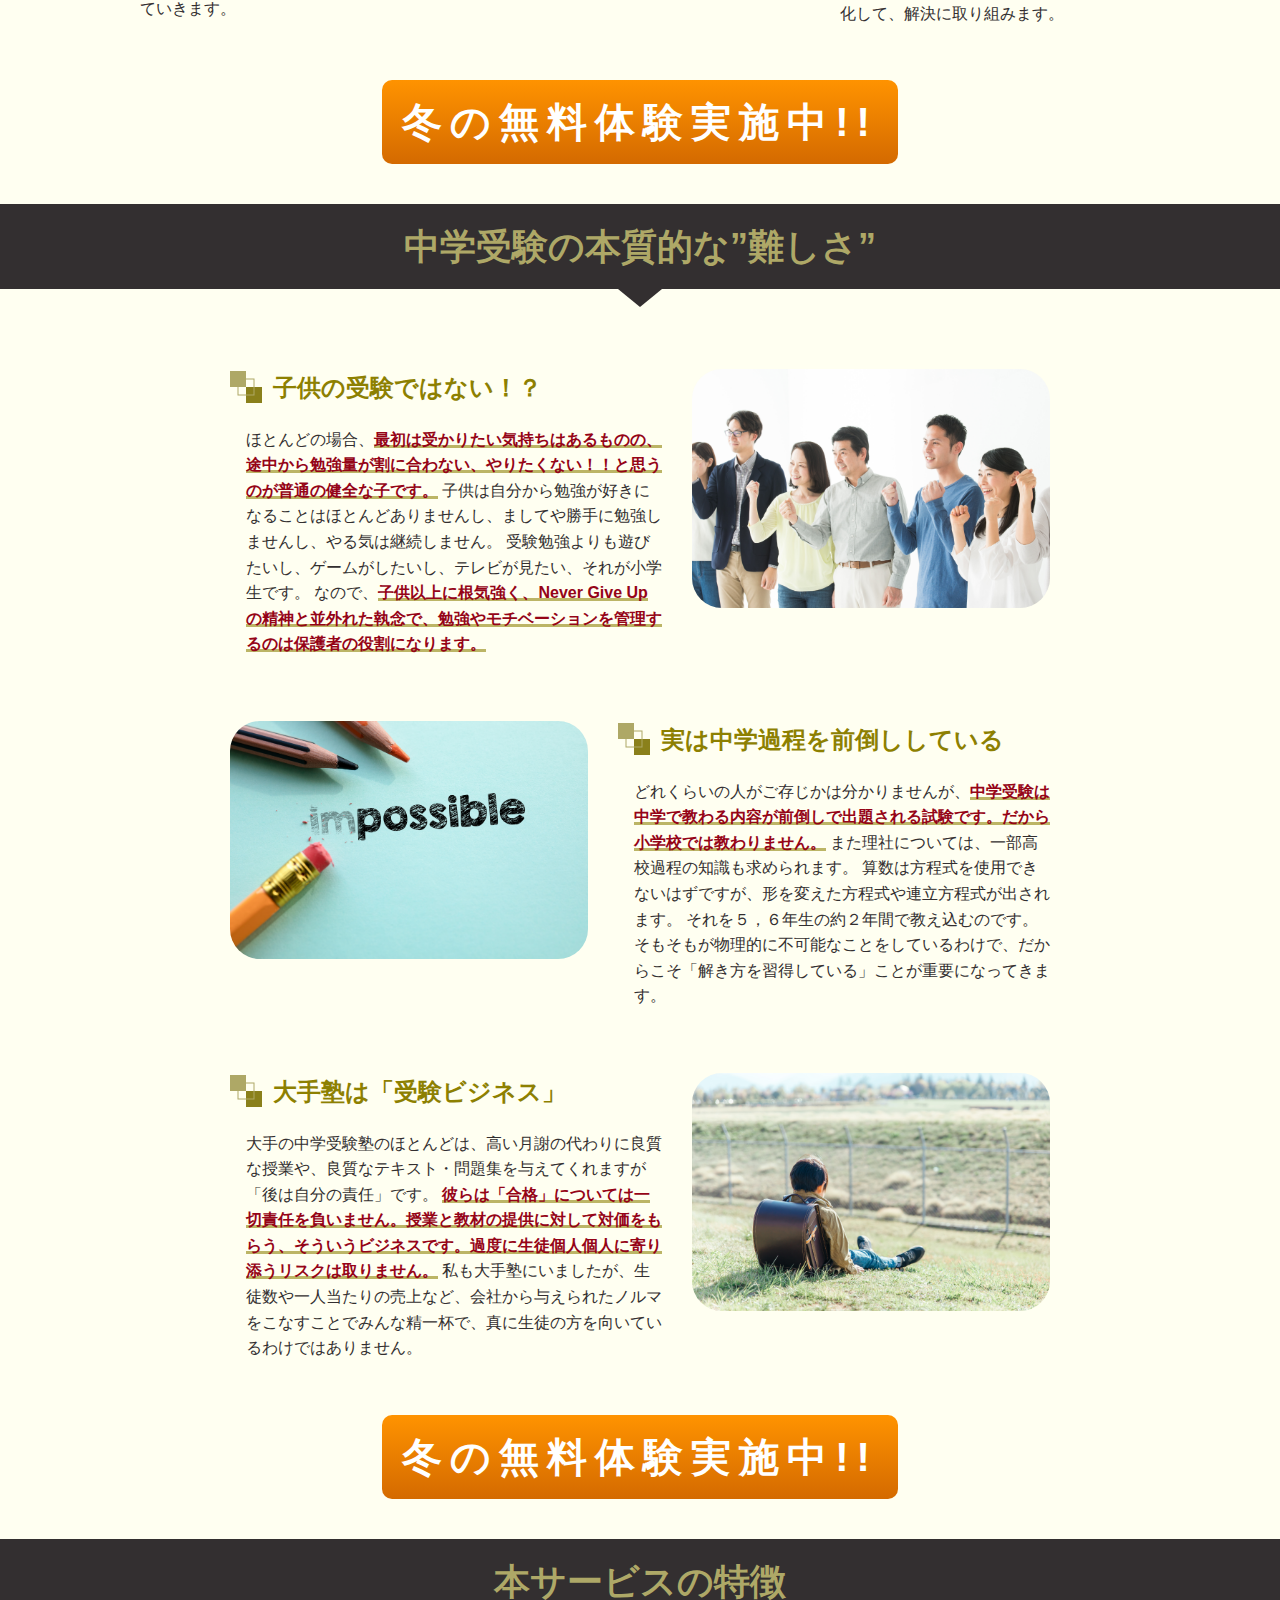
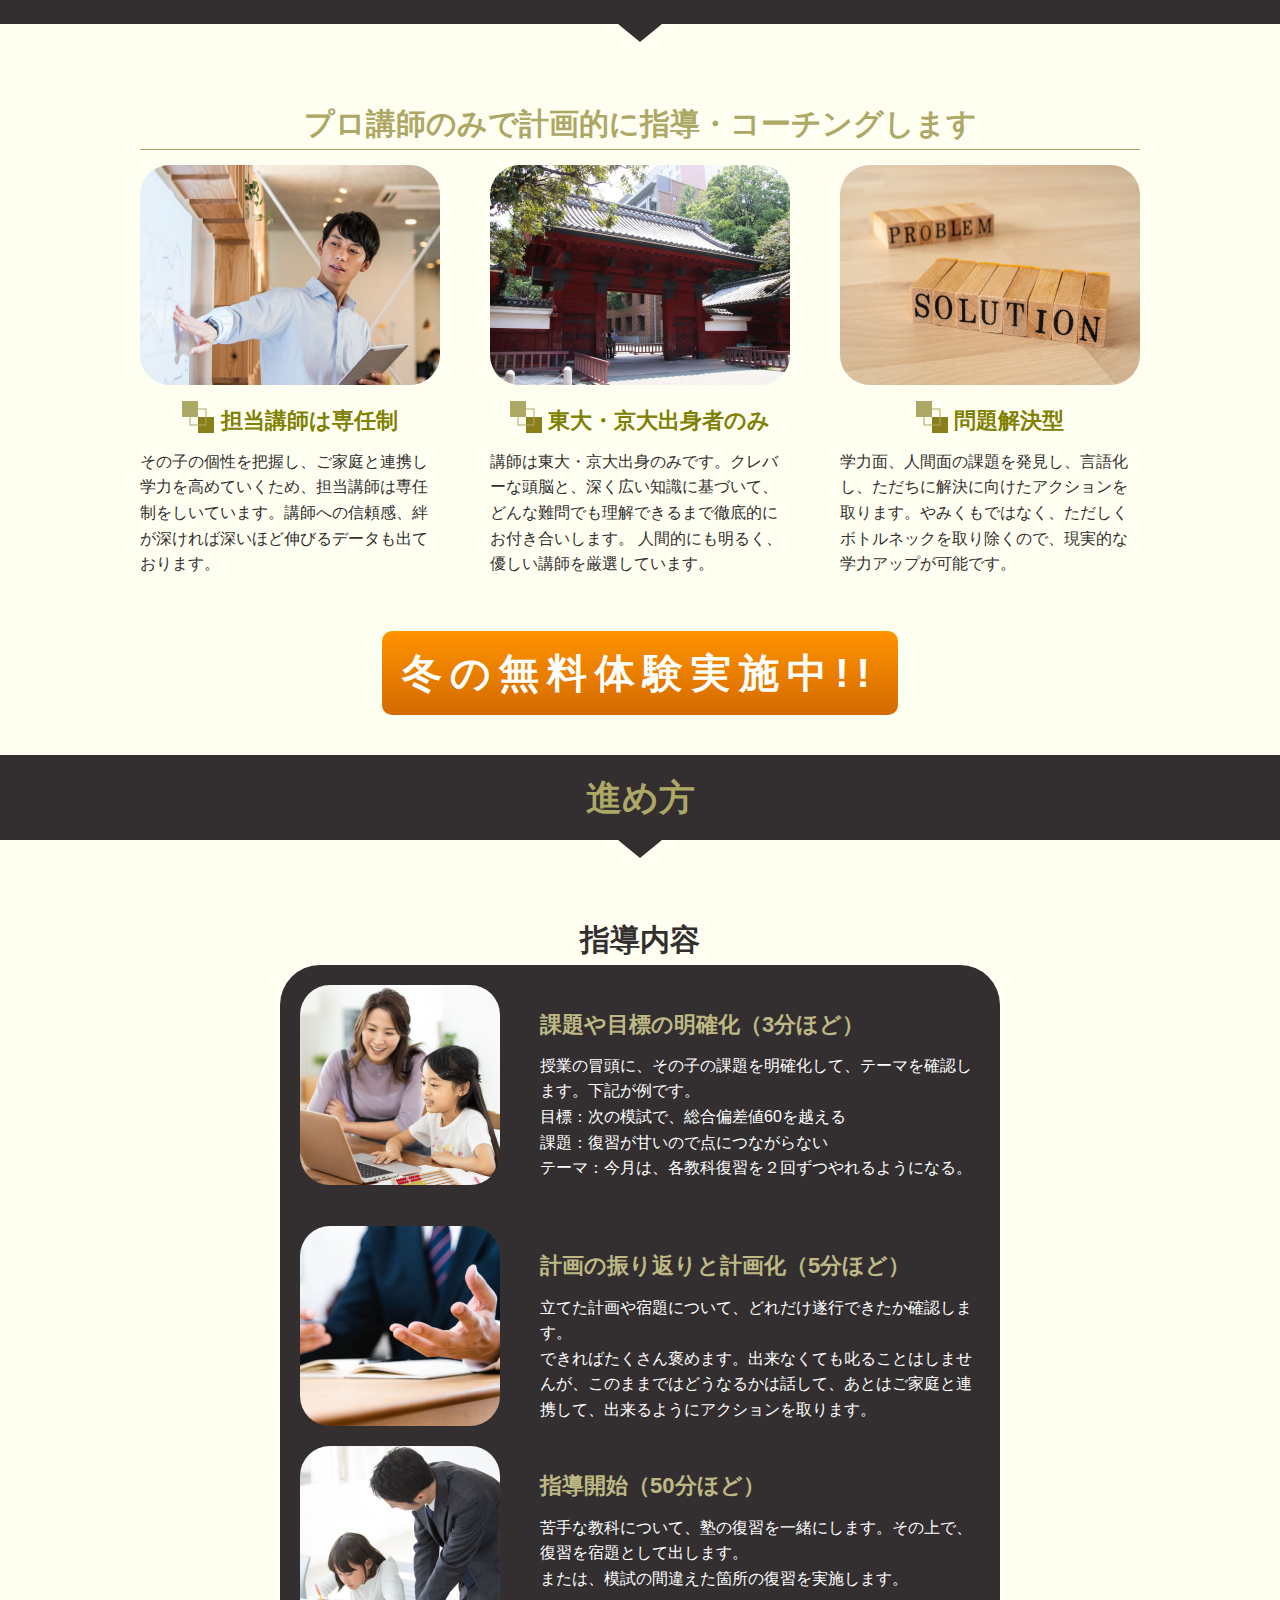
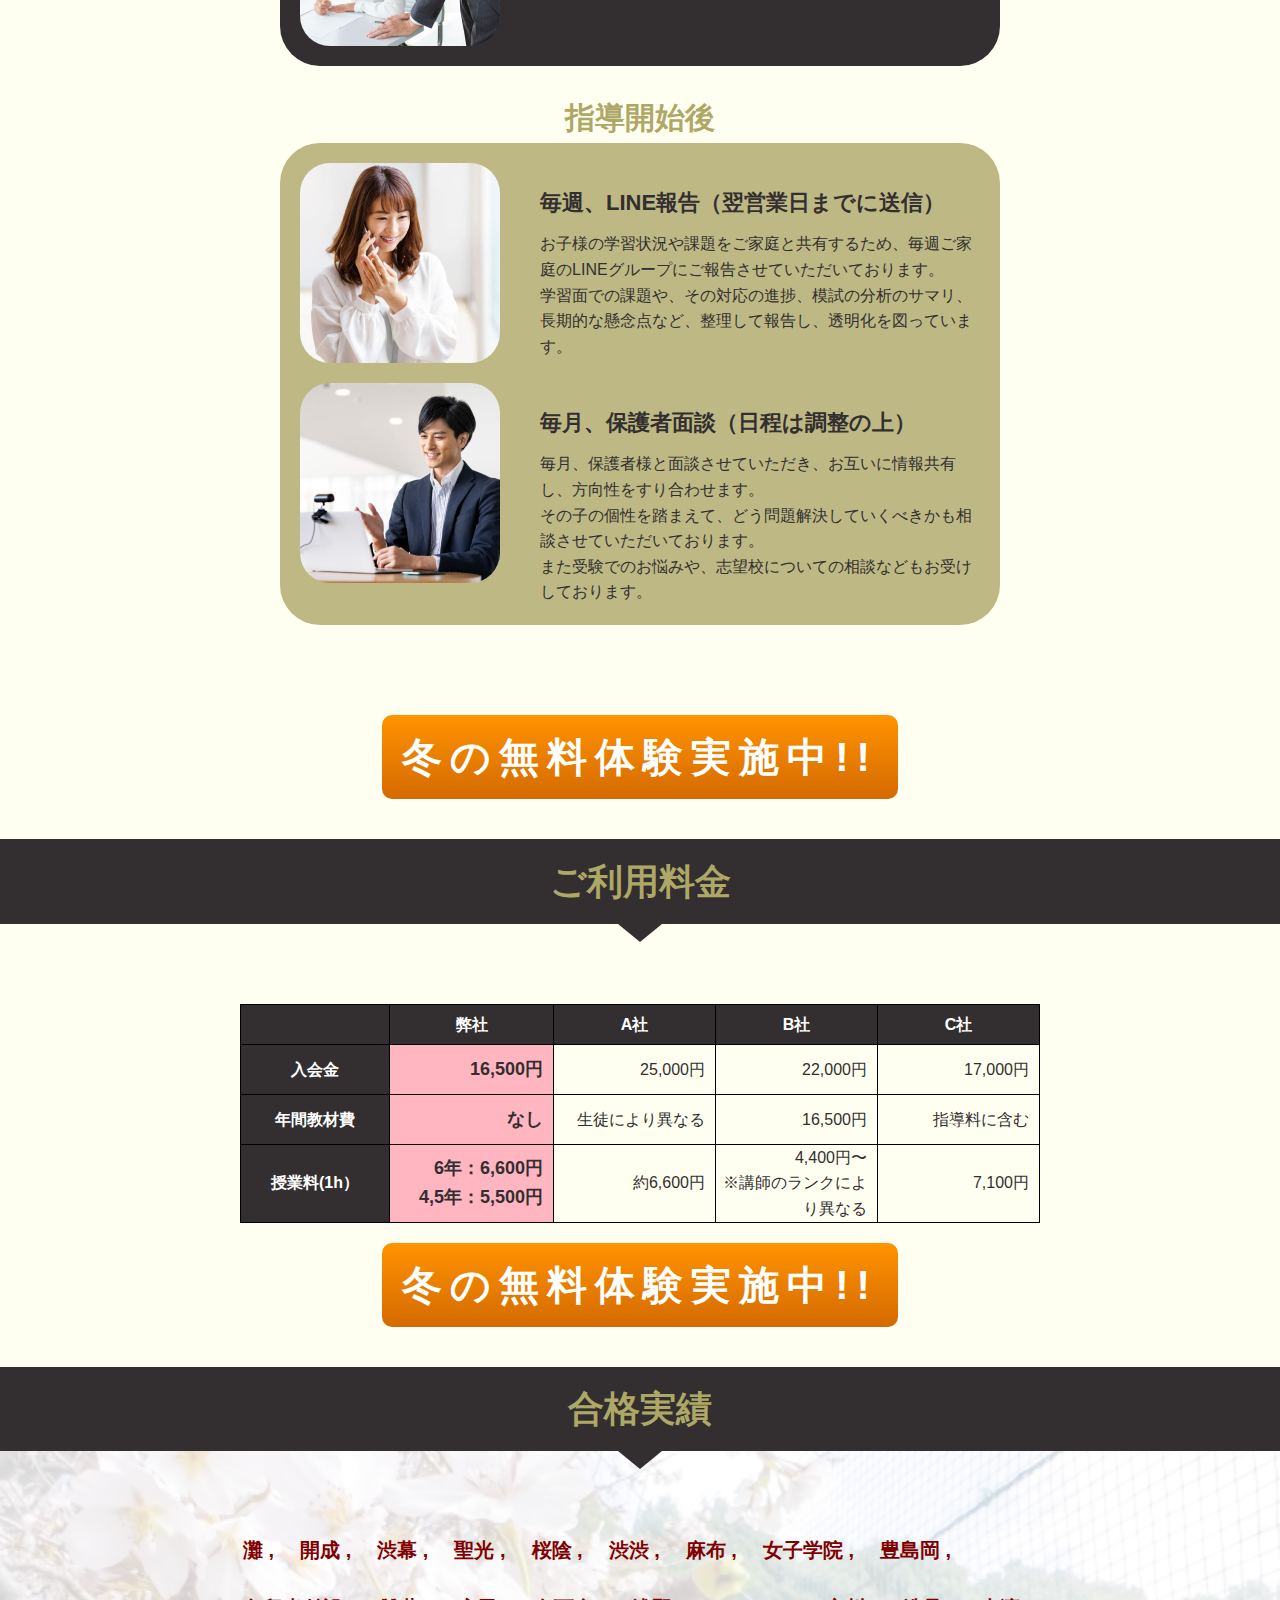
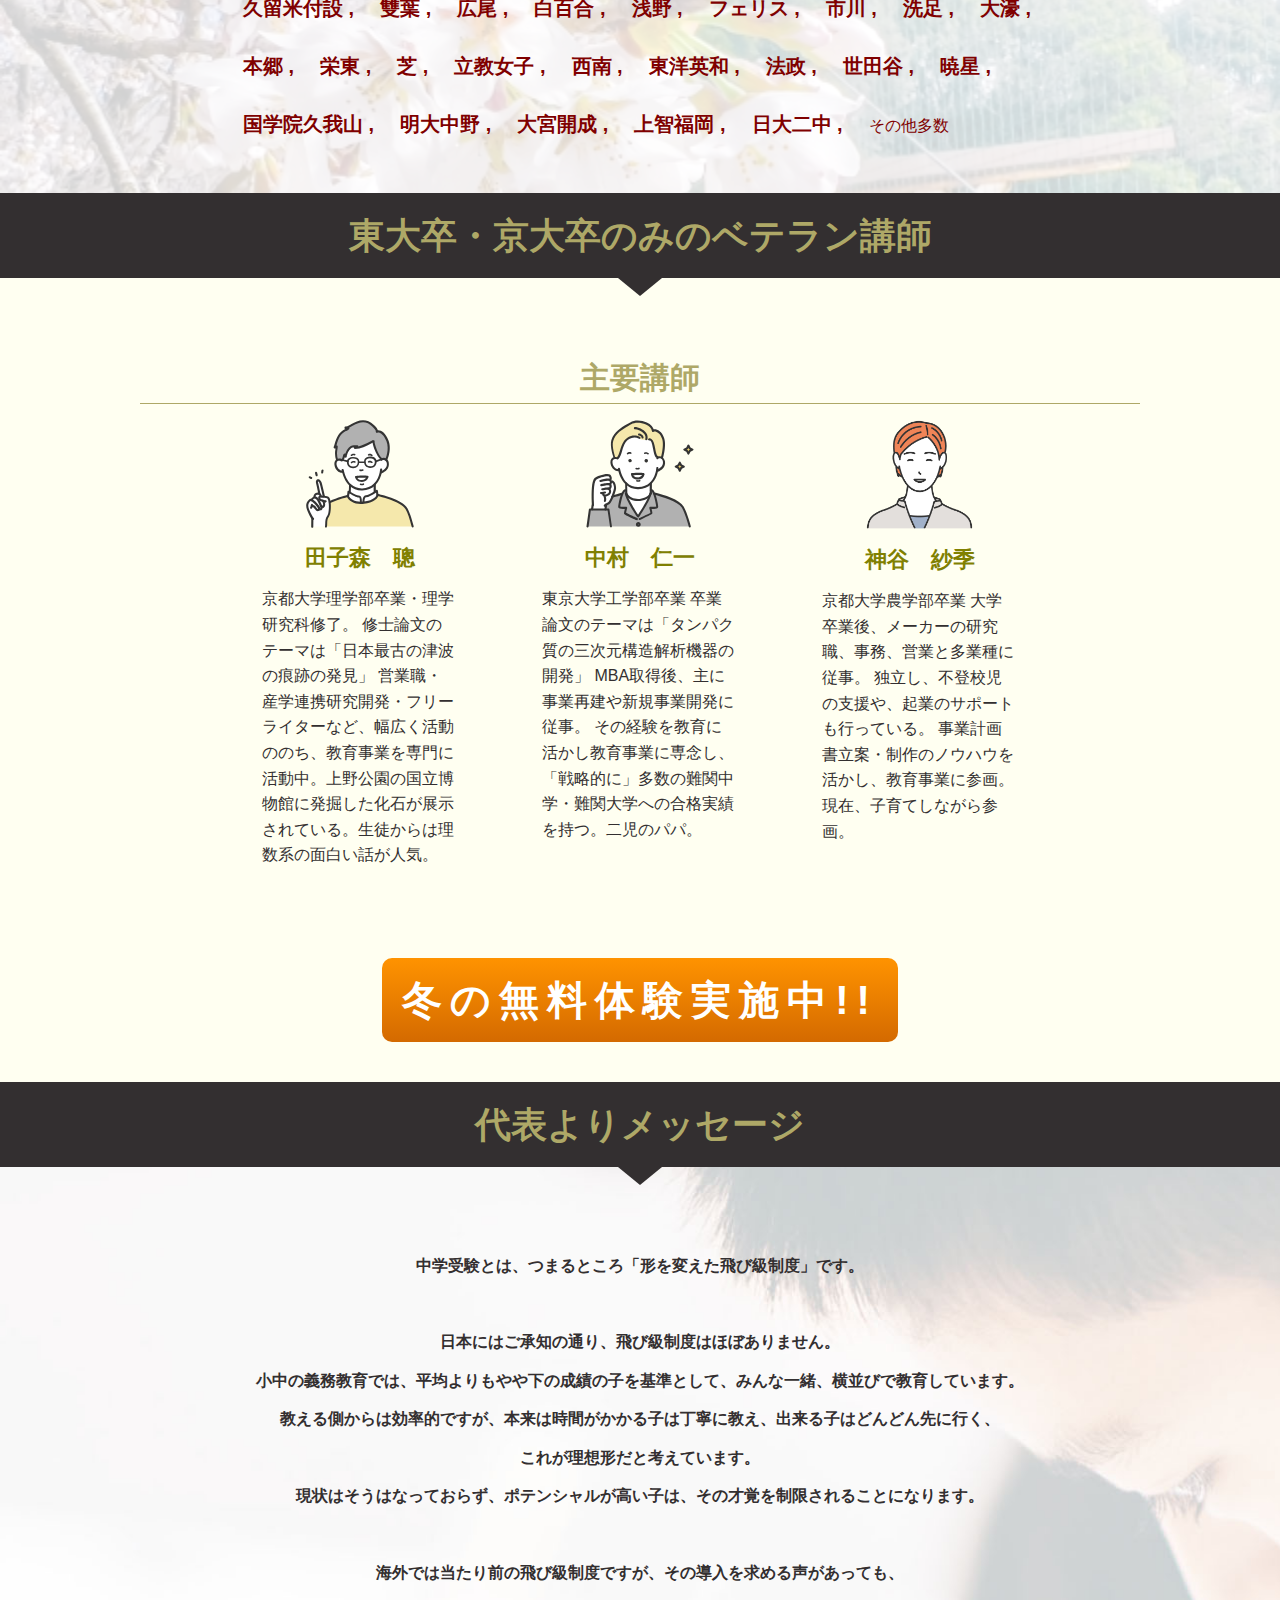
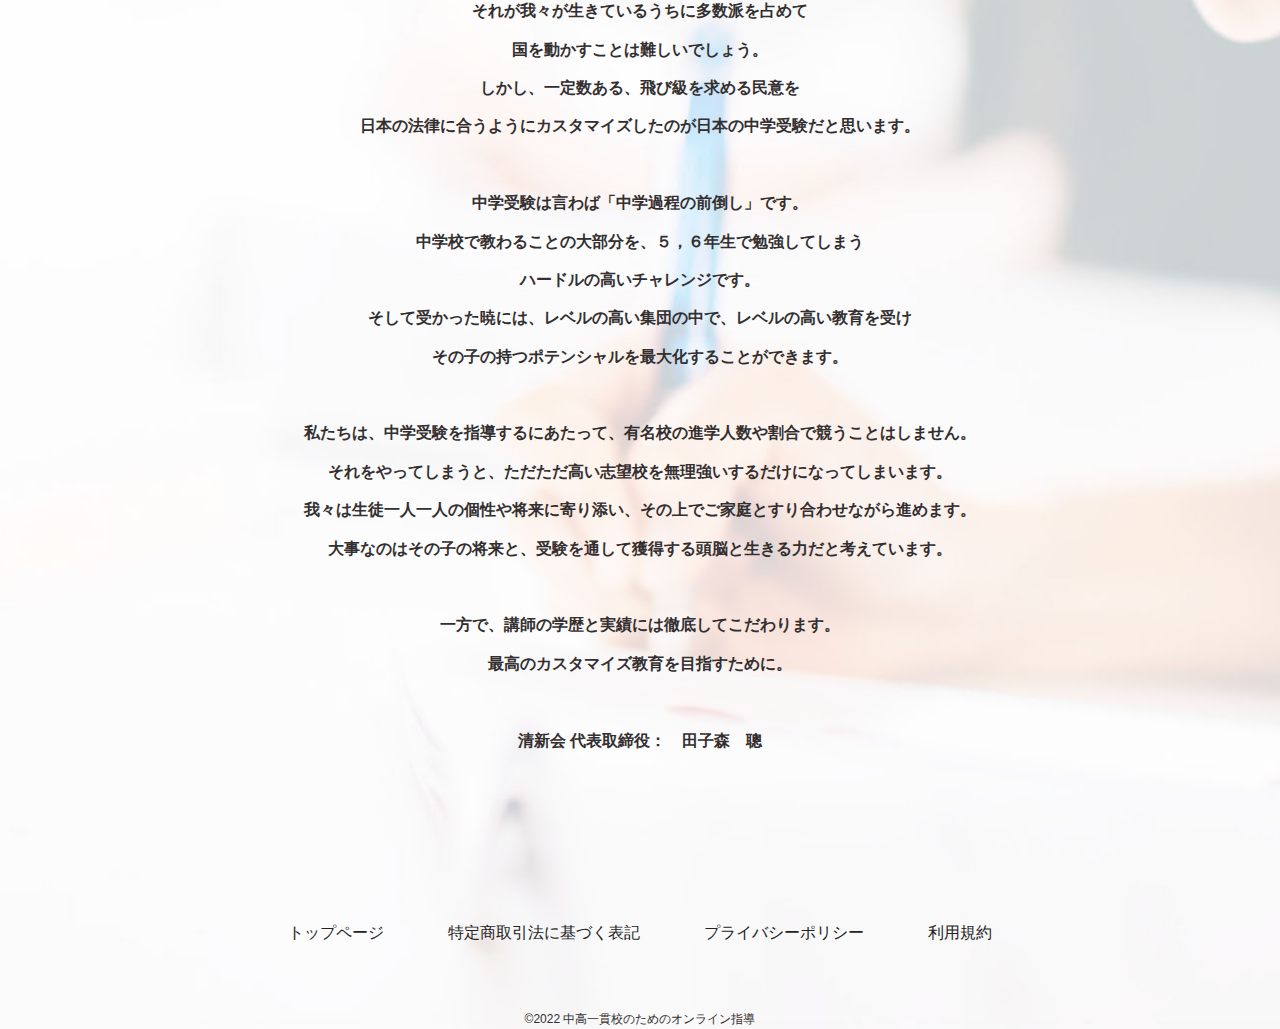
==== commit 2e8ea5b4: "test" ====
--- a/index.html
+++ b/index.html
@@ -44,22 +44,6 @@
             お問い合せ・<br class="sp">無料体験はこちら
           </a>
         </div>
-        <nav>
-          <ul>
-            <li><a href='#success_method'>合格メソッド</a></li>
-            <li><a href='#team'>ご家庭とのチーム</a></li>
-            <li><a href='#three_steps'>学力アップのための３ステップ</a></li>
-            <li><a href='#difficulty'>中学受験の難しさ</a></li>
-            <li><a href='#this_service'>本サービスの特徴</a></li>
-            <li><a href='#how_to_use'>進め方</a></li>
-            <li><a href='#fee'>ご利用料金</a></li>
-            <li><a href='#result'>合格実績</a></li>
-            <li><a href='#teachers'>主要講師</a></li>
-            <li><a href='#message'>メッセージ</a></li>
-            
-            
-          </ul>
-        </nav>
       </div>
       <div class="header__main__wrap">
         <div class="header__main">
@@ -107,7 +91,7 @@
       </div>
       <div class="free_taiken">
         <a class="btn" target="_blank" href="/contactus.html">
-          <span>秋の無料体験</span><span>実施中!!</span>
+          <span>冬の無料体験</span><span>実施中!!</span>
         </a>
       </div>
     </section>
@@ -118,7 +102,7 @@
       </div>
       <div class="b3__wrap">
         <div>
-          <img src="assets/img/pixta_63354903_M.jpg" alt="" />
+          <img id='one_team' src="assets/img/pixta_63354903_M.jpg" alt="" />
           <p> One Team</p>
           <p>
             お子様の問題解決のためには、ご家庭との連携が必須です。そのため、私たちはご家庭とチームを組みます。
@@ -146,7 +130,7 @@
       </div>
       <div class="free_taiken">
         <a class="btn" target="_blank" href="/contactus.html">
-          <span>秋の無料体験</span><span>実施中!!</span>
+          <span>冬の無料体験</span><span>実施中!!</span>
         </a>
       </div>
     </section>
@@ -189,7 +173,7 @@
       </div>
       <div class="free_taiken">
         <a class="btn" target="_blank" href="/contactus.html">
-          <span>秋の無料体験</span><span>実施中!!</span>
+          <span>冬の無料体験</span><span>実施中!!</span>
         </a>
       </div>
     </section>
@@ -234,7 +218,7 @@
       </div>
       <div class="free_taiken">
         <a class="btn" target="_blank" href="/contactus.html">
-          <span>秋の無料体験</span><span>実施中!!</span>
+          <span>冬の無料体験</span><span>実施中!!</span>
         </a>
       </div>
     </section>
@@ -266,7 +250,7 @@
 
       <div class="free_taiken">
         <a class="btn" target="_blank" href="/contactus.html">
-          <span>秋の無料体験</span><span>実施中!!</span>
+          <span>冬の無料体験</span><span>実施中!!</span>
         </a>
       </div>
     </section>
@@ -333,7 +317,7 @@
       </div>
       <div class="free_taiken">
         <a class="btn" target="_blank" href="/contactus.html">
-          <span>秋の無料体験</span><span>実施中!!</span>
+          <span>冬の無料体験</span><span>実施中!!</span>
         </a>
       </div>
     </section>
@@ -422,7 +406,7 @@
 
       <div class="free_taiken">
         <a class="btn" target="_blank" href="/contactus.html">
-          <span>秋の無料体験</span><span>実施中!!</span>
+          <span>冬の無料体験</span><span>実施中!!</span>
         </a>
       </div>
     </section>
@@ -505,7 +489,7 @@
       </div>
       <div class="free_taiken">
         <a class="btn" target="_blank" href="/contactus.html">
-          <span>秋の無料体験</span><span>実施中!!</span>
+          <span>冬の無料体験</span><span>実施中!!</span>
         </a>
       </div>
     </section>
--- a/assets/css/style.css
+++ b/assets/css/style.css
@@ -58,13 +58,13 @@
 header .header__main__wrap {
   background: center center / cover url(../img/0000.jpg) no-repeat;
   font-weight: 700;
-  margin-top: 120px;
+  margin-top: 70px;
   padding: 8em 5%;
 }
 
 @media screen and (max-width: 576px){
   header .header__main__wrap {
-    margin-top: 192px;
+    margin-top: 90px;
   }
 }
 
@@ -744,6 +744,7 @@
 div.message{
   max-width: 400px;
   margin-left: auto;
+  margin-top: 30px;
 }
 
 
@@ -829,3 +830,7 @@
     font-size: 12px;
   }
 }
+
+#one_team{
+  height: 200px;
+}
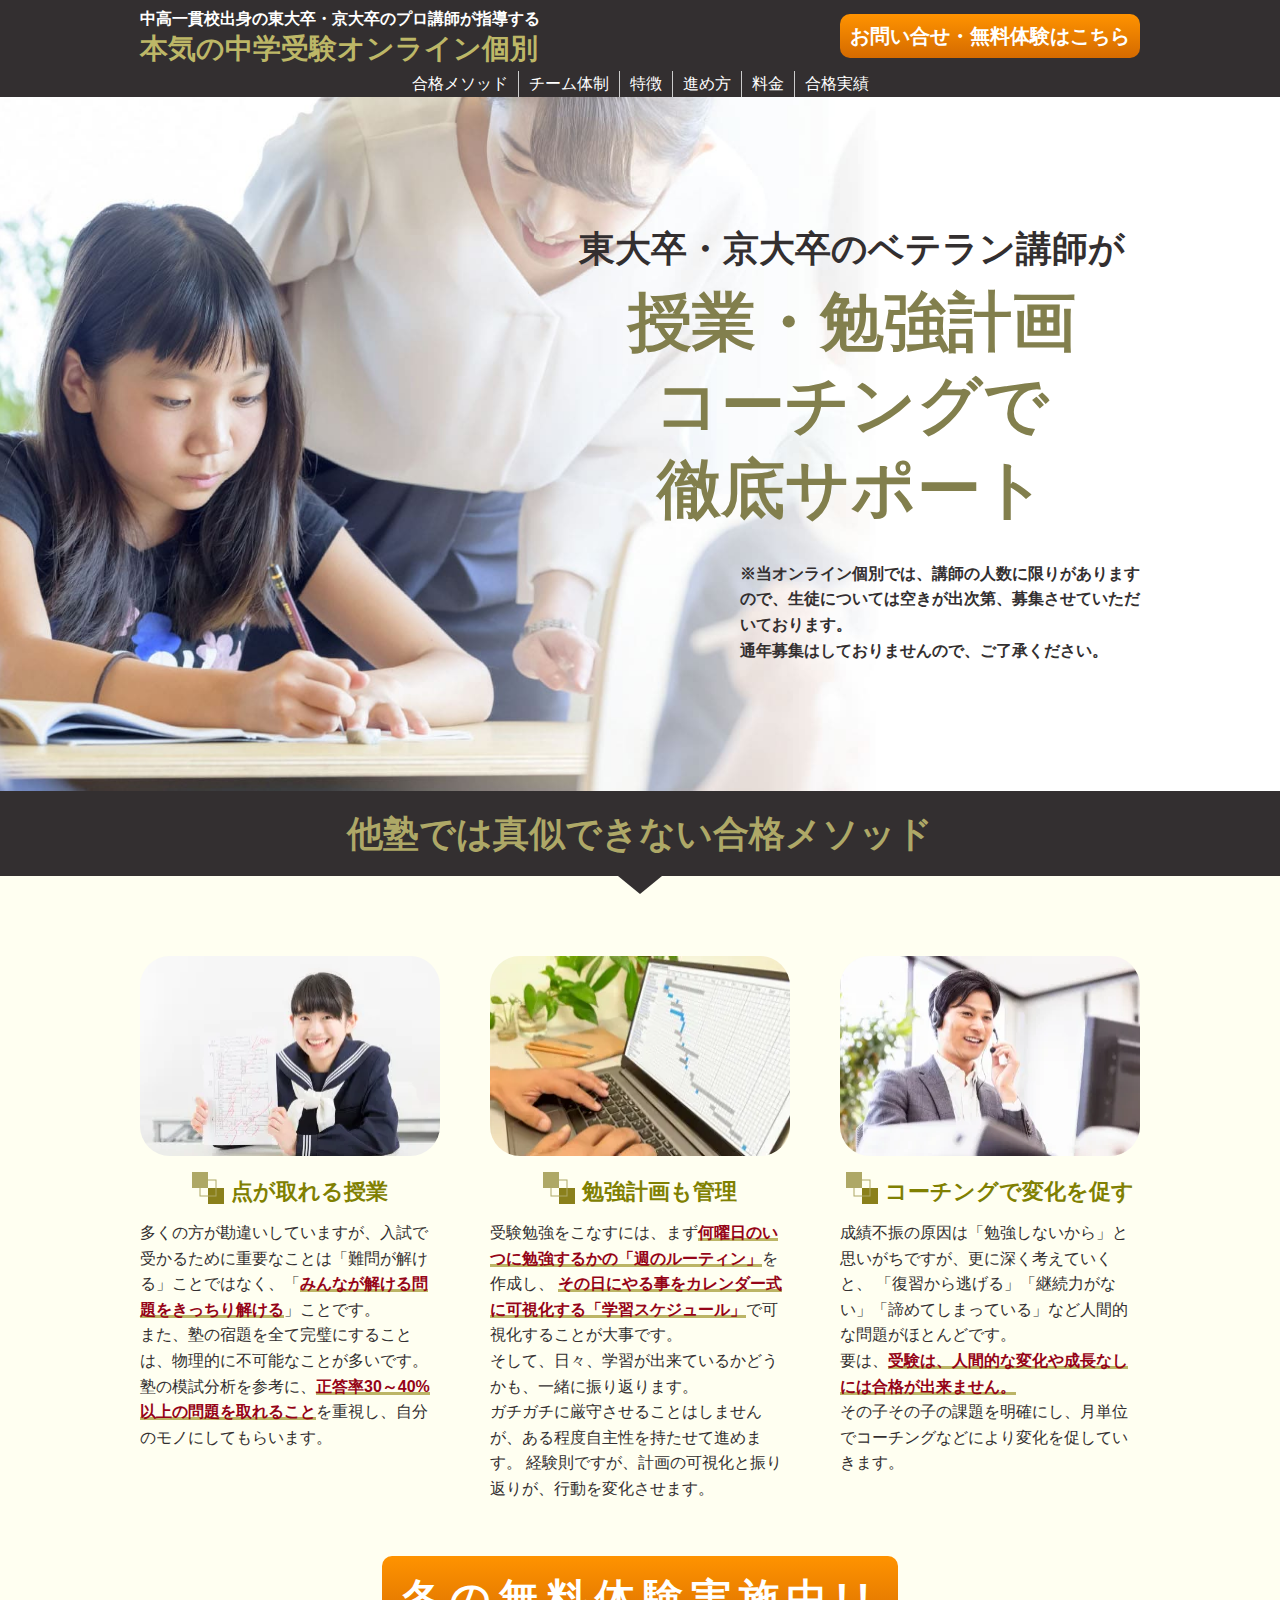
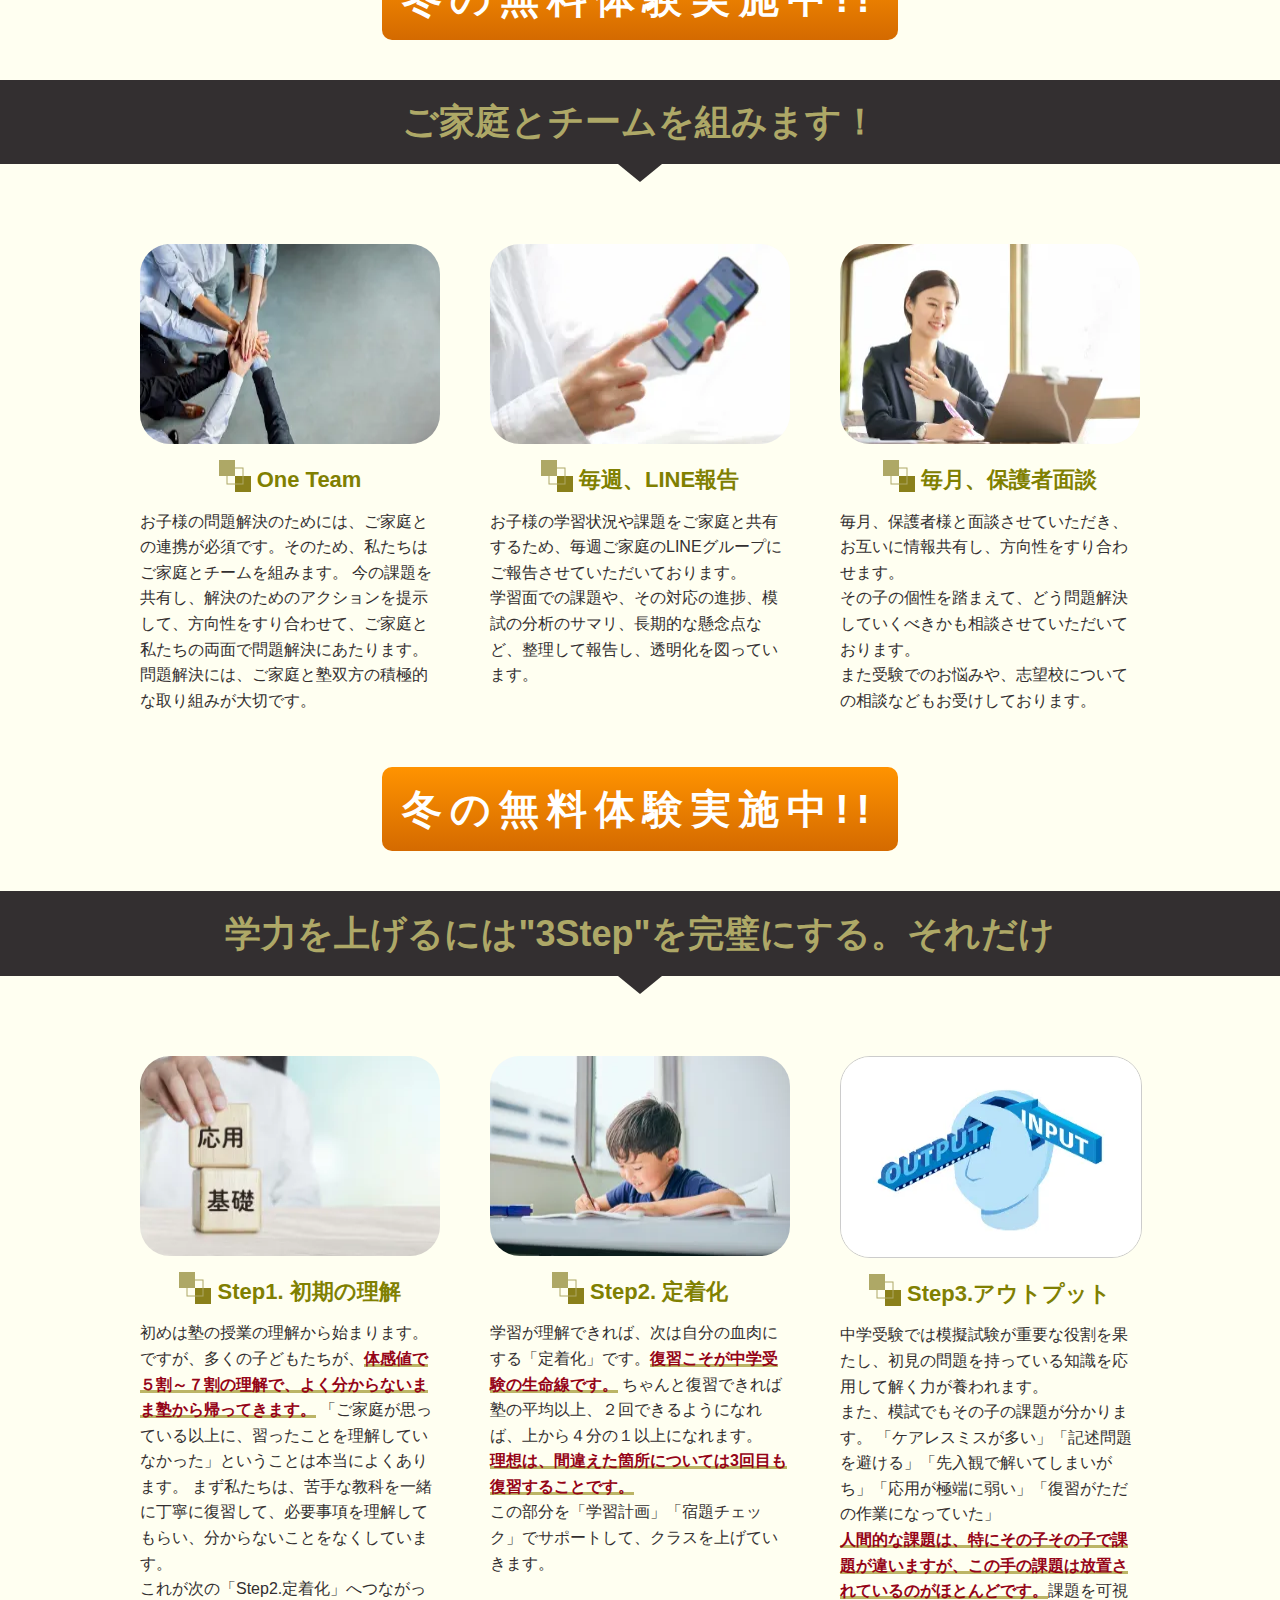
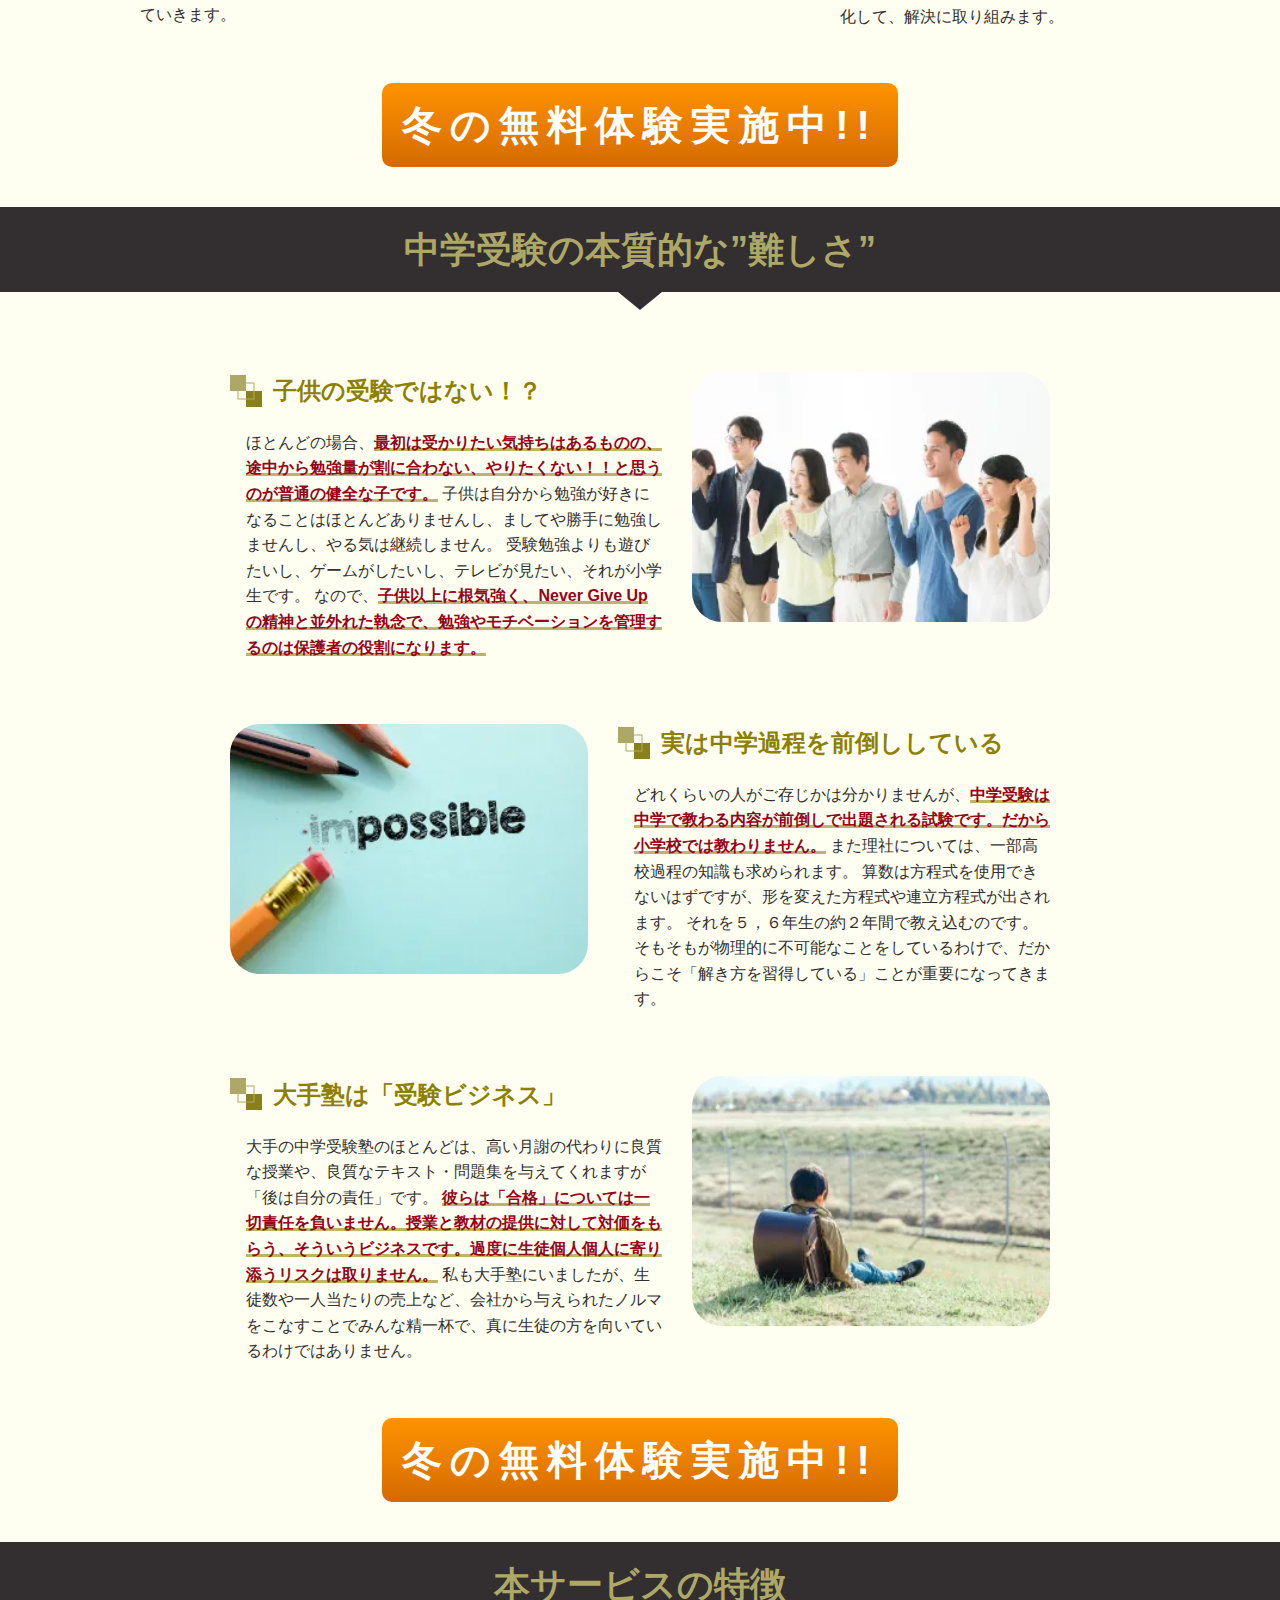
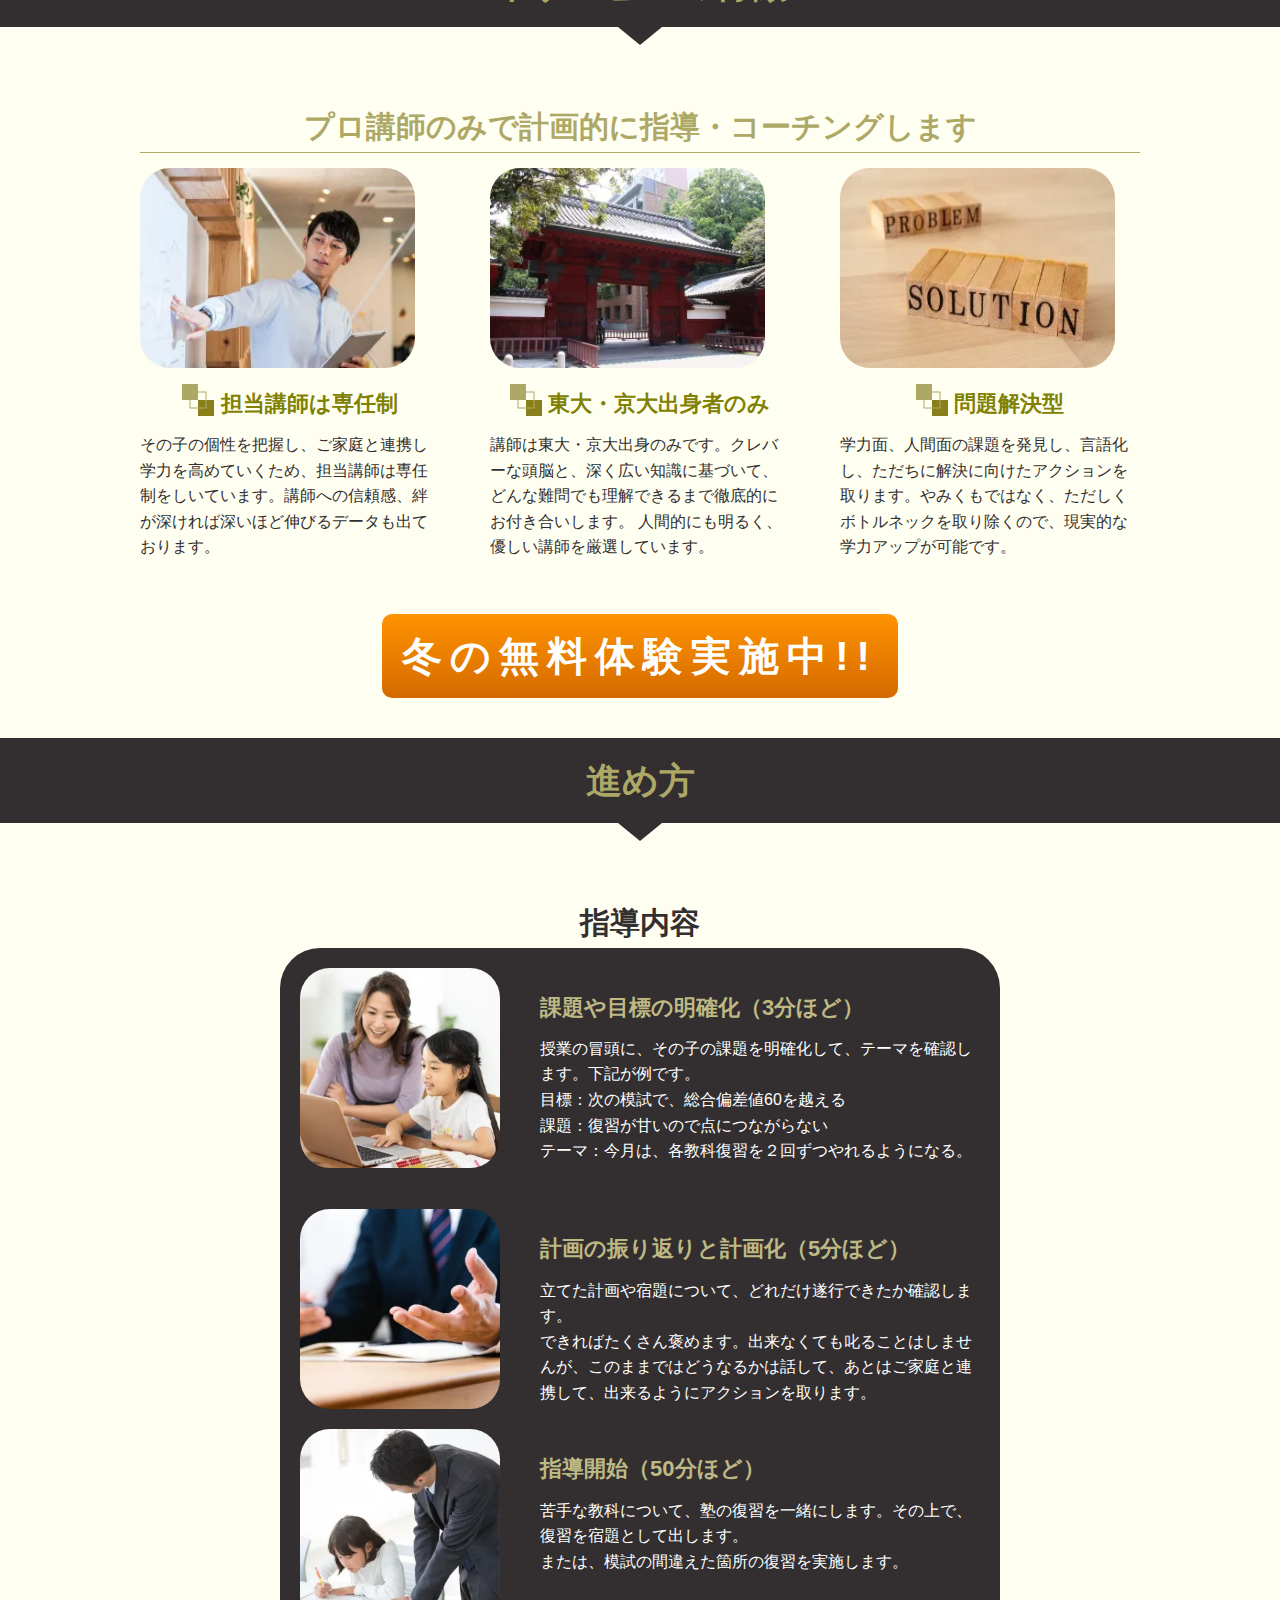
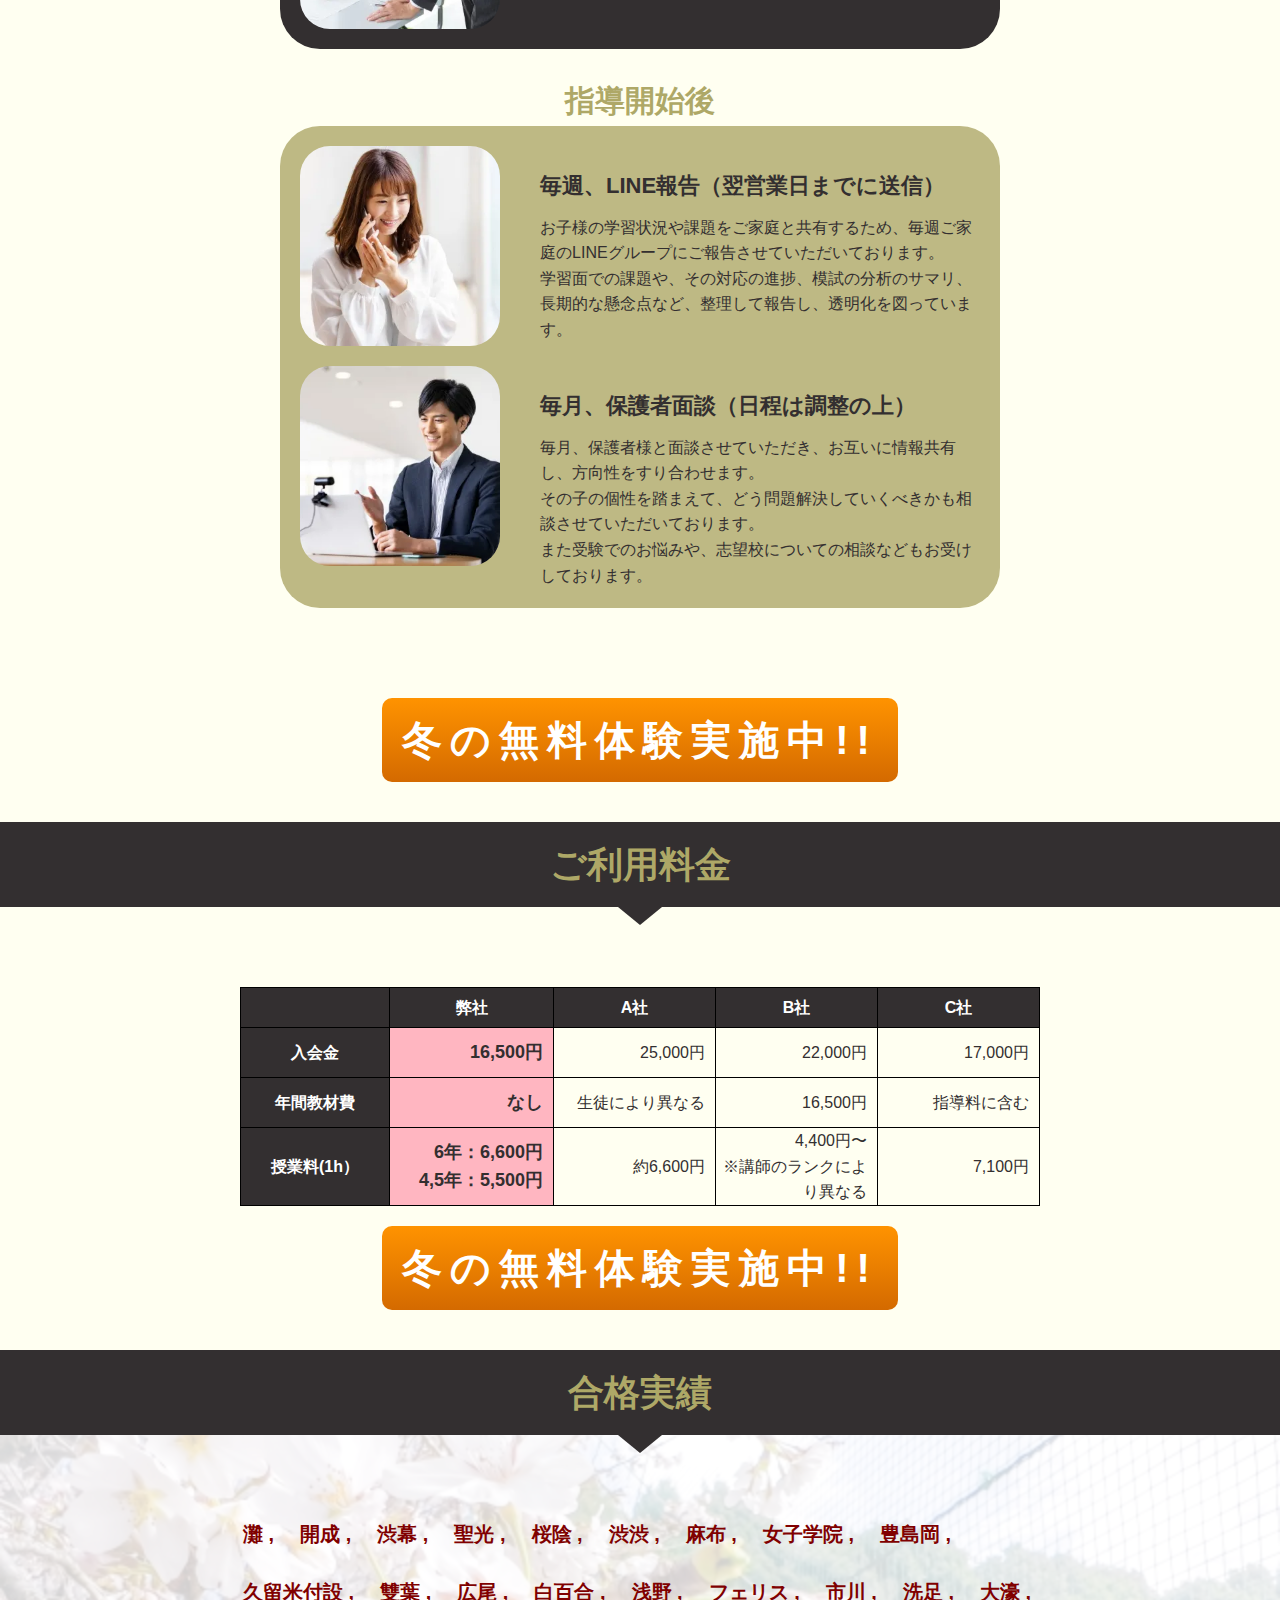
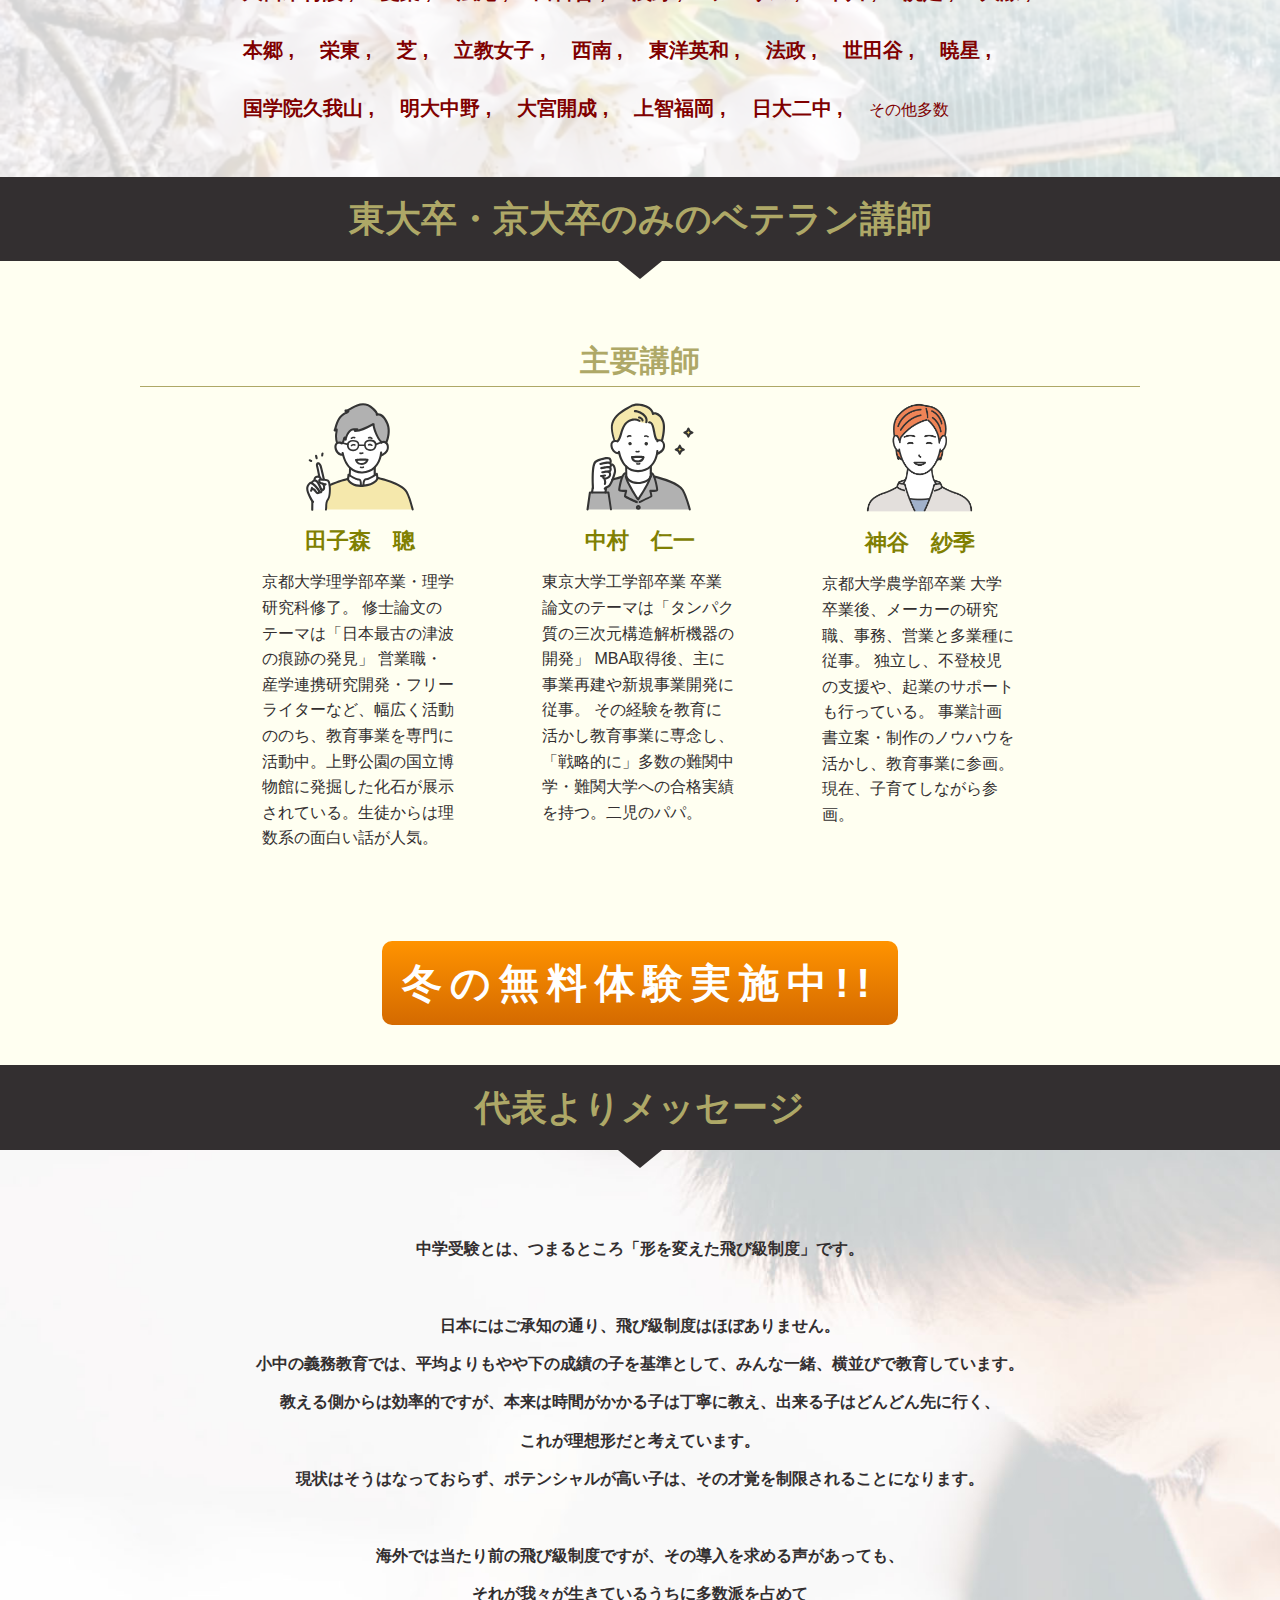
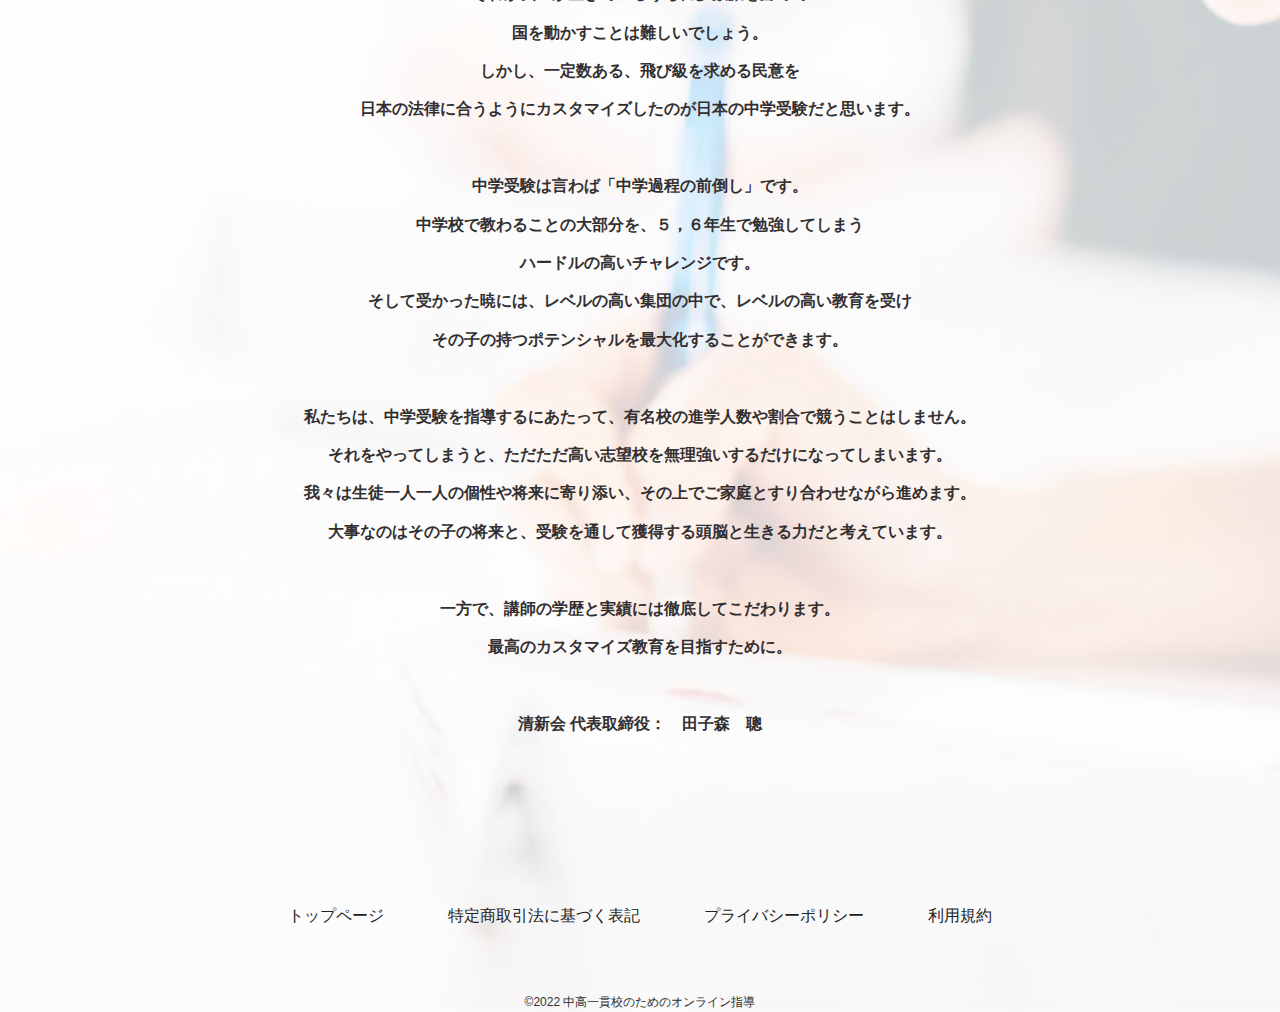
==== commit 48e52e4b: "test" ====
--- a/index.html
+++ b/index.html
@@ -1,7 +1,7 @@
 <!DOCTYPE html>
 <html lang="ja">
 
-<head>
+<head prefix="og: https://ogp.me/ns#">
   <meta charset="utf-8" />
   <meta http-equiv="X-UA-Compatible" content="IE=edge" />
   <title>本気の中学受験｜東大卒・京大卒のプロ講師がオンライン個別指導</title>
@@ -12,11 +12,23 @@
   <link rel="stylesheet" href="assets/css/common.css">
   <link rel="stylesheet" href="assets/css/style.css">
   <link rel="canonical" href="https://tk-method.seishinkai.tokyo/">
+  <link rel="icon" href="assets/img/ssk_logo.png">
+  
+  <meta property="og:url" content="https://seishinkai.tokyo/index.html" />
+  <meta property="og:type" content="website" />
+  <meta property="og:title" content="本気の中学受験｜東大卒・京大卒のプロ講師がオンライン個別指導" />
+  <meta property="og:description" content="東大・京大卒のプロ講師が他塾では真似できない「合格メソッド」でお子様の学力を高めていきます。お子様とご家庭と講師のワンチームで問題解決に取り組んでいきます" />
+  <meta property="og:site_name" content="本気の中学受験オンライン個別" />
+  <meta property="og:image" content="https://tk-method.seishinkai.tokyo/assets/img/0000.jpg" />
+  <meta property="fg:app_id" content="1477871802794828" />
+
+
+
   <script type="application/ld+json">
     {
       "@context": "https://schema.org",
       "@type": "WebSite",
-      "name": "tk-method.seishinkai.tokyo",
+      "name": "本気の中学受験",
       "url": "https://tk-method.seishinkai.tokyo/"
     }
   </script>
@@ -44,6 +56,14 @@
             お問い合せ・<br class="sp">無料体験はこちら
           </a>
         </div>
+        <ul class="header_menu">
+          <li><a href='./index.html#success_method'>合格メソッド</a></li>
+          <li><a href='./index.html#team'>チーム体制</a></li>
+          <li><a href='./index.html#this_service'>特徴</a></li>
+          <li><a href='./index.html#how_to_use'>進め方</a></li>
+          <li><a href='./index.html#fee'>料金</a></li>
+          <li><a href='./index.html#result'>合格実績</a></li>
+        </ul>
       </div>
       <div class="header__main__wrap">
         <div class="header__main">
@@ -62,7 +82,7 @@
       </div>
       <div class="b3__wrap">
         <div>
-          <img src="assets/img/pixta_68749164_M.jpg" alt="" />
+          <img src="assets/img/webp/pixta_68749164_M.webp" alt="" width="300" height="200"/>
           <p> 点が取れる授業</p>
           <p>多くの方が勘違いしていますが、入試で受かるために重要なことは「難問が解ける」ことではなく、「<b>みんなが解ける問題をきっちり解ける</b>」ことです。<br>
             また、塾の宿題を全て完璧にすることは、物理的に不可能なことが多いです。<br>
@@ -70,7 +90,7 @@
           </p>
         </div>
         <div>
-          <img src="assets/img/22706751_s.jpg" alt="" />
+          <img src="assets/img/webp/22706751_s.webp" alt="" width="300" height="200" />
           <p> 勉強計画も管理</p>
             <p>受験勉強をこなすには、まず<b>何曜日のいつに勉強するかの「週のルーティン」</b>を作成し、
               <b>その日にやる事をカレンダー式に可視化する「学習スケジュール」</b>で可視化することが大事です。<br>
@@ -80,7 +100,7 @@
           </p>
         </div>
         <div>
-          <img src="assets/img/pixta_79118716_M.jpg" alt="" />
+          <img src="assets/img/webp/pixta_79118716_M.webp" alt=""  width="300" height="200"/>
           <p> コーチングで変化を促す</p>
             <p>成績不振の原因は「勉強しないから」と思いがちですが、更に深く考えていくと、
             「復習から逃げる」「継続力がない」「諦めてしまっている」など人間的な問題がほとんどです。<br>
@@ -102,7 +122,7 @@
       </div>
       <div class="b3__wrap">
         <div>
-          <img id='one_team' src="assets/img/pixta_63354903_M.jpg" alt="" />
+          <img id='one_team' src="assets/img/webp/pixta_63354903_M.webp" alt=""  width="300" height="200" />
           <p> One Team</p>
           <p>
             お子様の問題解決のためには、ご家庭との連携が必須です。そのため、私たちはご家庭とチームを組みます。
@@ -111,7 +131,7 @@
           </p>
         </div>
         <div>
-          <img src="assets/img/26828077_s.jpg" alt="" />
+          <img src="assets/img/webp/26828077_s.webp" alt="" width="300" height="200" />
           <p> 毎週、LINE報告</p>
           <p>
             お子様の学習状況や課題をご家庭と共有するため、毎週ご家庭のLINEグループにご報告させていただいております。<br>
@@ -119,7 +139,7 @@
           </p>
         </div>
         <div>
-          <img src="assets/img/pixta_66073512_M.jpg" alt="" />
+          <img src="assets/img/webp/pixta_66073512_M.webp" alt=""  width="300" height="200"/>
           <p> 毎月、保護者面談</p>
           <p>
             毎月、保護者様と面談させていただき、お互いに情報共有し、方向性をすり合わせます。<br>
@@ -141,7 +161,7 @@
       </div>
       <div class="b3__wrap">
         <div>
-          <img src="assets/img/24952193_s.jpg" alt="" />
+          <img src="assets/img/webp/24952193_s.webp" alt="" width="300" height="200"/>
           <p> Step1. 初期の理解</p>
           <p>
             初めは塾の授業の理解から始まります。ですが、多くの子どもたちが、<b>体感値で５割～７割の理解で、よく分からないまま塾から帰ってきます。</b>
@@ -151,7 +171,7 @@
           </p>
         </div>
         <div>
-          <img src="assets/img/pixta_91537963_M.jpg" alt="" />
+          <img src="assets/img/webp/pixta_91537963_M.webp" alt=""  width="300" height="200"/>
           <p> Step2. 定着化</p>
           <p>
             学習が理解できれば、次は自分の血肉にする「定着化」です。<b>復習こそが中学受験の生命線です。</b>
@@ -161,7 +181,7 @@
           </p>
         </div>
         <div>
-          <img class='output_pic' src="assets/img/pixta_95320903_M.jpg" alt="" />
+          <img class='output_pic' src="assets/img/webp/pixta_95320903_M.webp" alt="" width="300" height="200" />
           <p> Step3.アウトプット</p>
           <p>
             中学受験では模擬試験が重要な役割を果たし、初見の問題を持っている知識を応用して解く力が養われます。<br>
@@ -191,10 +211,10 @@
             なので、<span>子供以上に根気強く、Never Give Upの精神と並外れた執念で、勉強やモチベーションを管理するのは保護者の役割になります。</span>
           </p>
         </div>
-        <img src="assets/img/pixta_32375762_M.jpg" alt="" />
+        <img src="assets/img/webp/pixta_32375762_M.webp" alt=""  width="300" height="250"/>
       </div>
       <div class="b1__wrap">
-        <img class="pc" src="assets/img/pixta_42916872_M.jpg" alt="" />
+        <img class="pc" src="assets/img/webp/pixta_42916872_M.webp" alt="" width="300" height="250" />
         <div class="txt">
           <h4> 実は中学過程を前倒ししている</h4>
           <p>どれくらいの人がご存じかは分かりませんが、<span>中学受験は中学で教わる内容が前倒しで出題される試験です。だから小学校では教わりません。</span>
@@ -204,7 +224,7 @@
             そもそもが物理的に不可能なことをしているわけで、だからこそ「解き方を習得している」ことが重要になってきます。
           </p>
         </div>
-        <img class="sp" src="assets/img/pixta_42916872_M.jpg" alt="" />
+        <img class="sp" src="assets/img/webp/pixta_42916872_M.webp" alt=""  width="300" height="250"/>
       </div>
       <div class="b1__wrap">
         <div class="txt">
@@ -214,7 +234,7 @@
             私も大手塾にいましたが、生徒数や一人当たりの売上など、会社から与えられたノルマをこなすことでみんな精一杯で、真に生徒の方を向いているわけではありません。
           </p>
         </div>
-        <img src="assets/img/pixta_81418230_M.jpg" alt="" />
+        <img src="assets/img/webp/pixta_81418230_M.webp" alt="" width="300" height="250" />
       </div>
       <div class="free_taiken">
         <a class="btn" target="_blank" href="/contactus.html">
@@ -230,19 +250,19 @@
       <h5 class="h5">プロ講師のみで計画的に指導・コーチングします</h5>
       <div class="b3__wrap">
         <div>
-          <img src="assets/img/0301.jpg" alt="" />
+          <img src="assets/img/webp/0301.webp" alt="" width="275" height="200"/>
           <p> 担当講師は専任制</p>
           <p>その子の個性を把握し、ご家庭と連携し学力を高めていくため、担当講師は専任制をしいています。講師への信頼感、絆が深ければ深いほど伸びるデータも出ております。</p>
         </div>
         <div>
-          <img src="assets/img/0302.jpg" alt="" />
+          <img src="assets/img/webp/0302.webp" alt="" width="275" height="200" />
           <p> 東大・京大出身者のみ</p>
           <p>講師は東大・京大出身のみです。クレバーな頭脳と、深く広い知識に基づいて、どんな難問でも理解できるまで徹底的にお付き合いします。
             人間的にも明るく、優しい講師を厳選しています。
           </p>
         </div>
         <div>
-          <img class="mondai_pic" src="assets/img/pixta_81322975_M.jpg" alt="" />
+          <img class="mondai_pic" src="assets/img/webp/pixta_81322975_M.webp" alt="" width="275" height="200" />
           <p> 問題解決型</p>
           <p>学力面、人間面の課題を発見し、言語化し、ただちに解決に向けたアクションを取ります。やみくもではなく、ただしくボトルネックを取り除くので、現実的な学力アップが可能です。</p>
         </div>
@@ -262,7 +282,7 @@
       <h5 class="h5c">指導内容</h5>
       <div class="b4__wrap">
         <div class="b4">
-          <img src="assets/img/0401.jpg" alt="" />
+          <img src="assets/img/webp/0401.webp" alt="" />
           <div>
             <p>課題や目標の明確化（3分ほど）</p>
             <p>
@@ -275,7 +295,7 @@
           </div>
         </div>
         <div class="b4">
-          <img src="assets/img/0402.jpg" alt="" />
+          <img src="assets/img/webp/0402.webp" alt="" />
           <div>
             <p>計画の振り返りと計画化（5分ほど）</p>
             <p>立てた計画や宿題について、どれだけ遂行できたか確認します。<br>
@@ -283,7 +303,7 @@
           </div>
         </div>
         <div class="b4">
-          <img src="assets/img/0403.jpg" alt="" />
+          <img src="assets/img/webp/0403.webp" alt="" />
           <div>
             <p>指導開始（50分ほど）</p>
             <p>苦手な教科について、塾の復習を一緒にします。その上で、復習を宿題として出します。<br>
@@ -294,7 +314,7 @@
       <h5 class="h5d">指導開始後</h5>
       <div class="b4__wrap">
         <div class="b4">
-          <img src="assets/img/0404.jpg" alt="" />
+          <img src="assets/img/webp/0404.webp" alt="" />
           <div>
             <p>毎週、LINE報告（翌営業日までに送信）</p>
             <p>
@@ -304,7 +324,7 @@
           </div>
         </div>
         <div class="b4">
-          <img src="assets/img/0405.jpg" alt="" />
+          <img src="assets/img/webp/0405.webp" alt="" />
           <div>
             <p>毎月、保護者面談（日程は調整の上）</p>
             <p>
--- a/assets/css/common.css
+++ b/assets/css/common.css
@@ -52,5 +52,44 @@
   border: solid 0.5px #ccc;
 }
 .mondai_pic{
-  height: 220px;
+  /* height: 220px; */
+}
+
+.header_menu{
+  display:flex;
+  justify-content:center;
+}
+@media screen and (max-width: 578px) {
+  .header_menu{
+    flex-wrap: wrap;
+  }
+}
+
+.header_menu li a{
+  color:white;
+  display:block;
+  padding: 0px 10px;
+}
+@media screen and (max-width: 578px) {
+  .header_menu li a{
+    padding: 0px 2px;
+  }
+}
+
+
+.header_menu li a:hover{
+  background-color: #f8f8f8;
+  color: #222;
+}
+.header_menu li{
+  border-left: solid 1px #ccc;
+}
+/* @media screen and (max-width: 578px) {
+  .header_menu li{
+    border-left: none;
+  }
+} */
+
+.header_menu li:first-child{
+  border-left: none;
 }--- a/assets/css/style.css
+++ b/assets/css/style.css
@@ -817,14 +817,14 @@
 
 h3{
   display: block;
-  padding-top: 150px;
-  margin-top: -150px;
+  /* padding-top: 150px;
+  margin-top: -150px; */
 }
 
 @media screen and ( max-width: 576px ){
   h3{
-    padding-top: 195px;
-    margin-top: -195px; 
+    /* padding-top: 195px;
+    margin-top: -195px;  */
   }
   header nav ul li a{
     font-size: 12px;
@@ -834,3 +834,4 @@
 #one_team{
   height: 200px;
 }
+
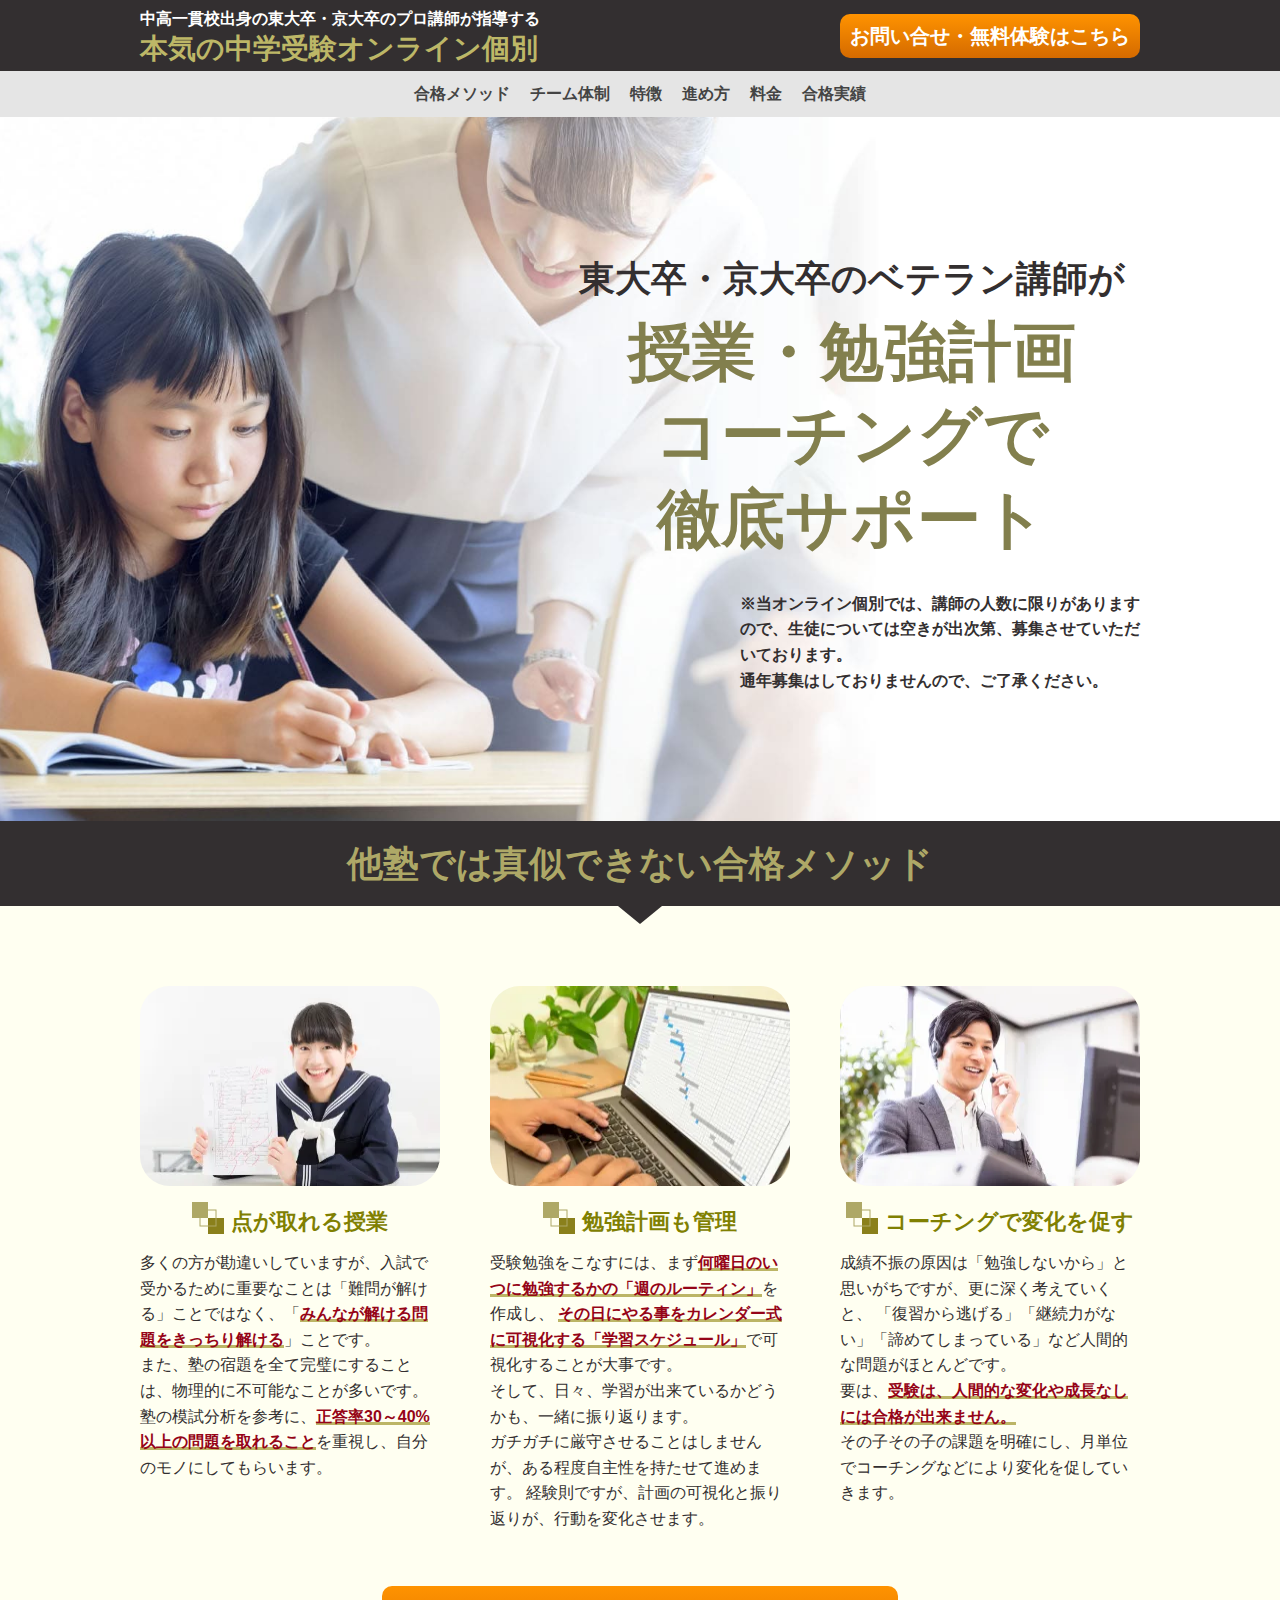
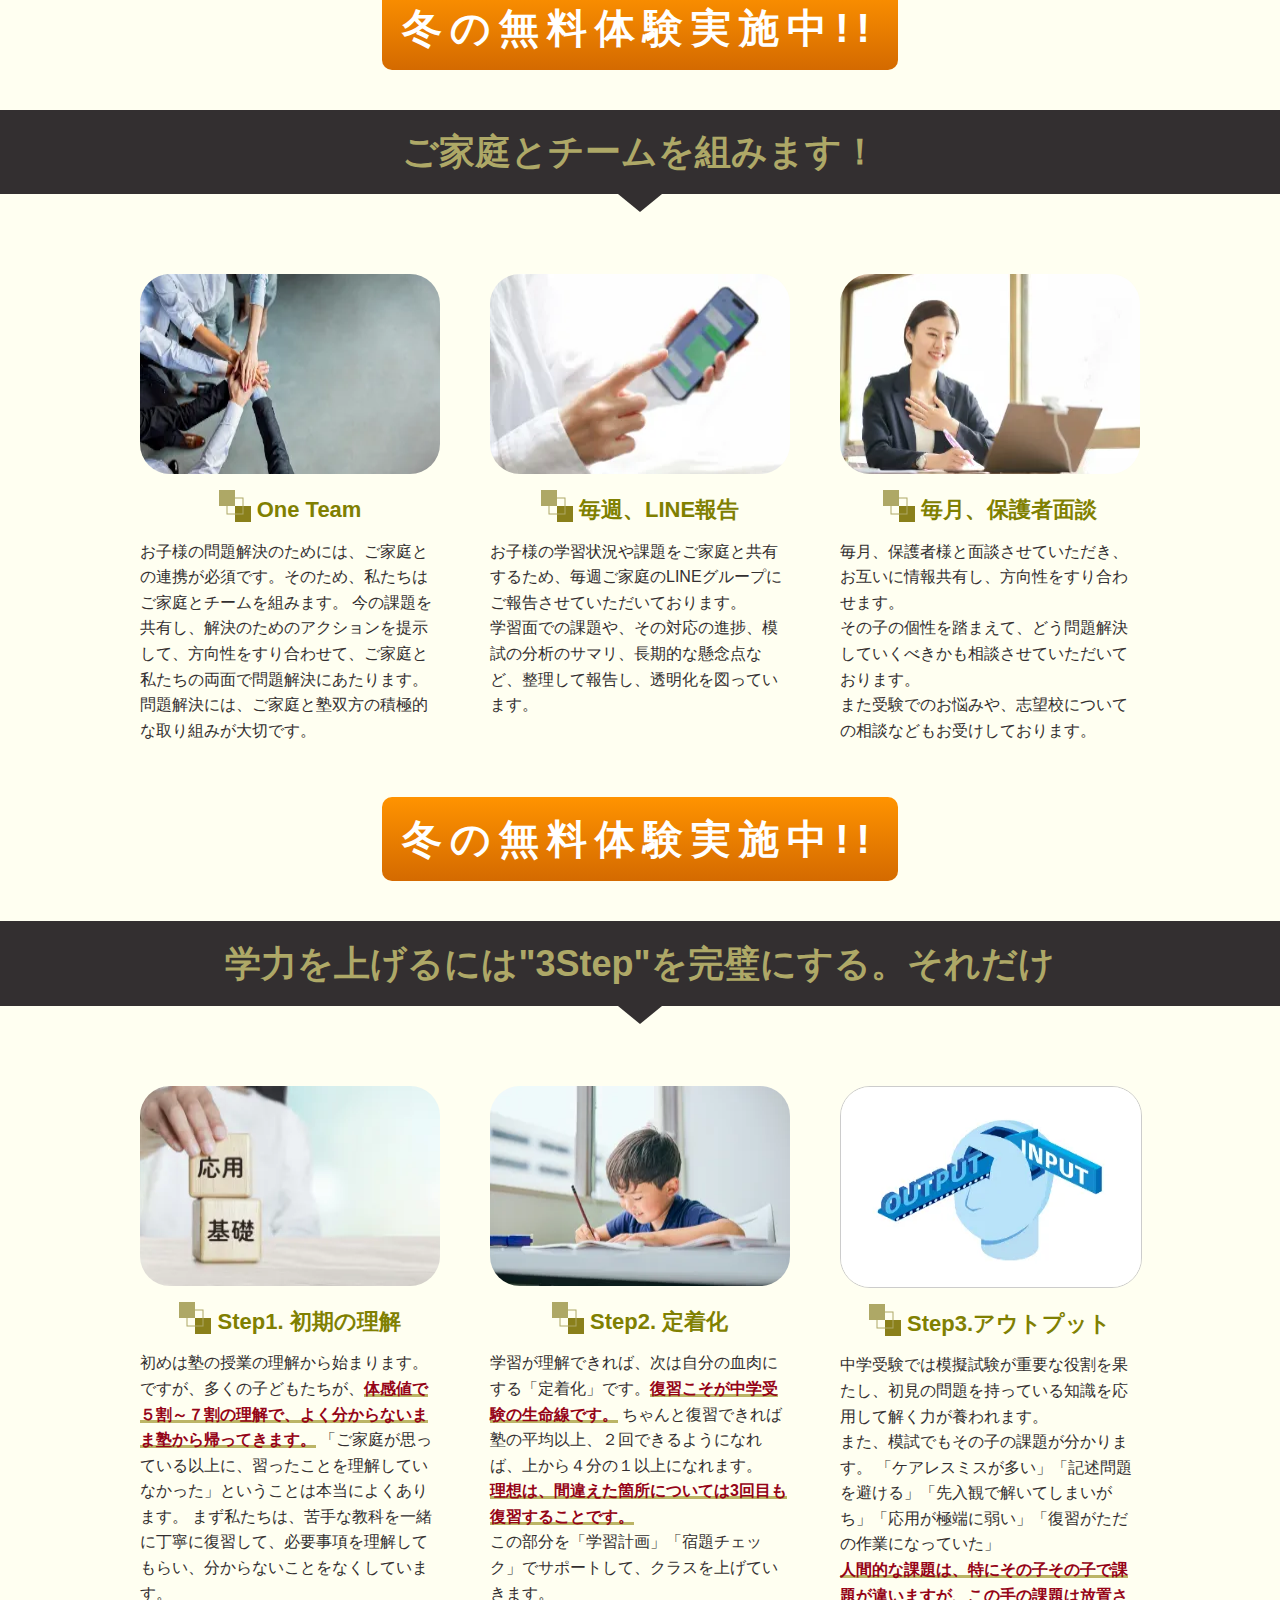
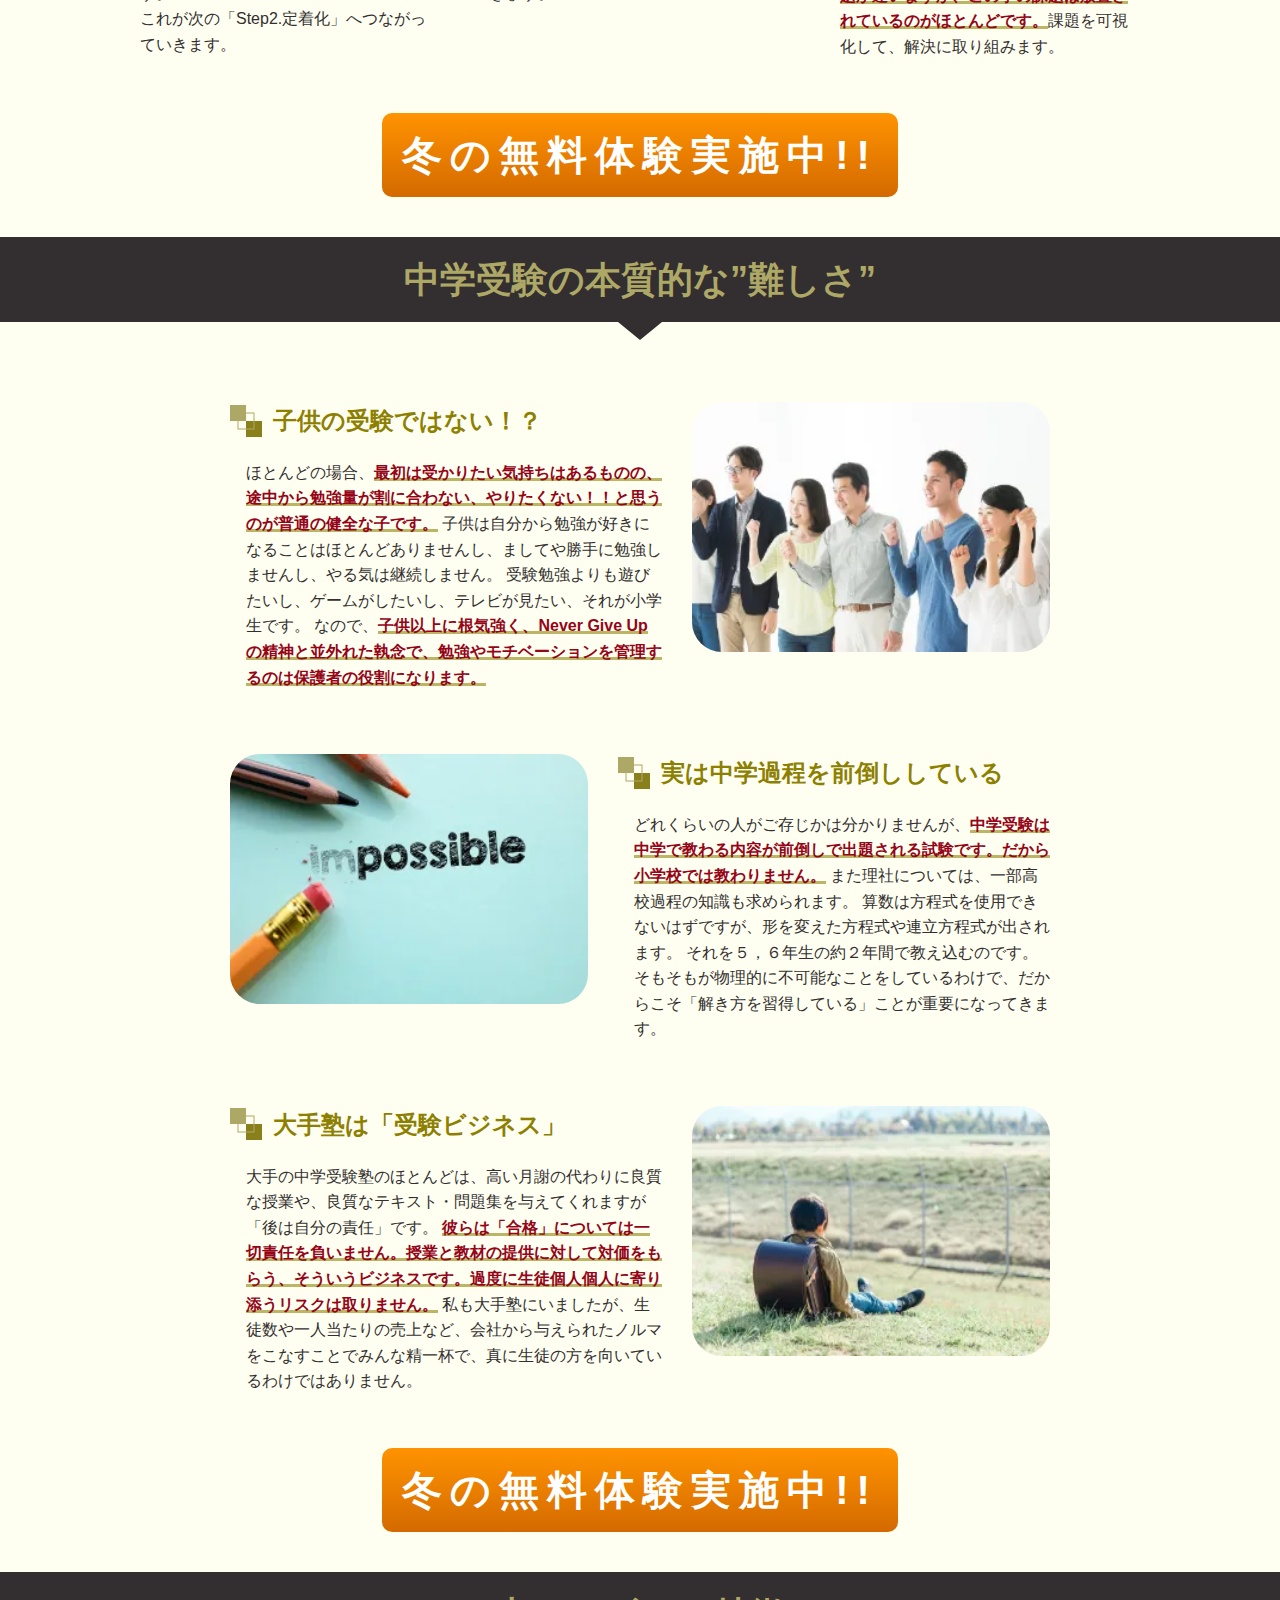
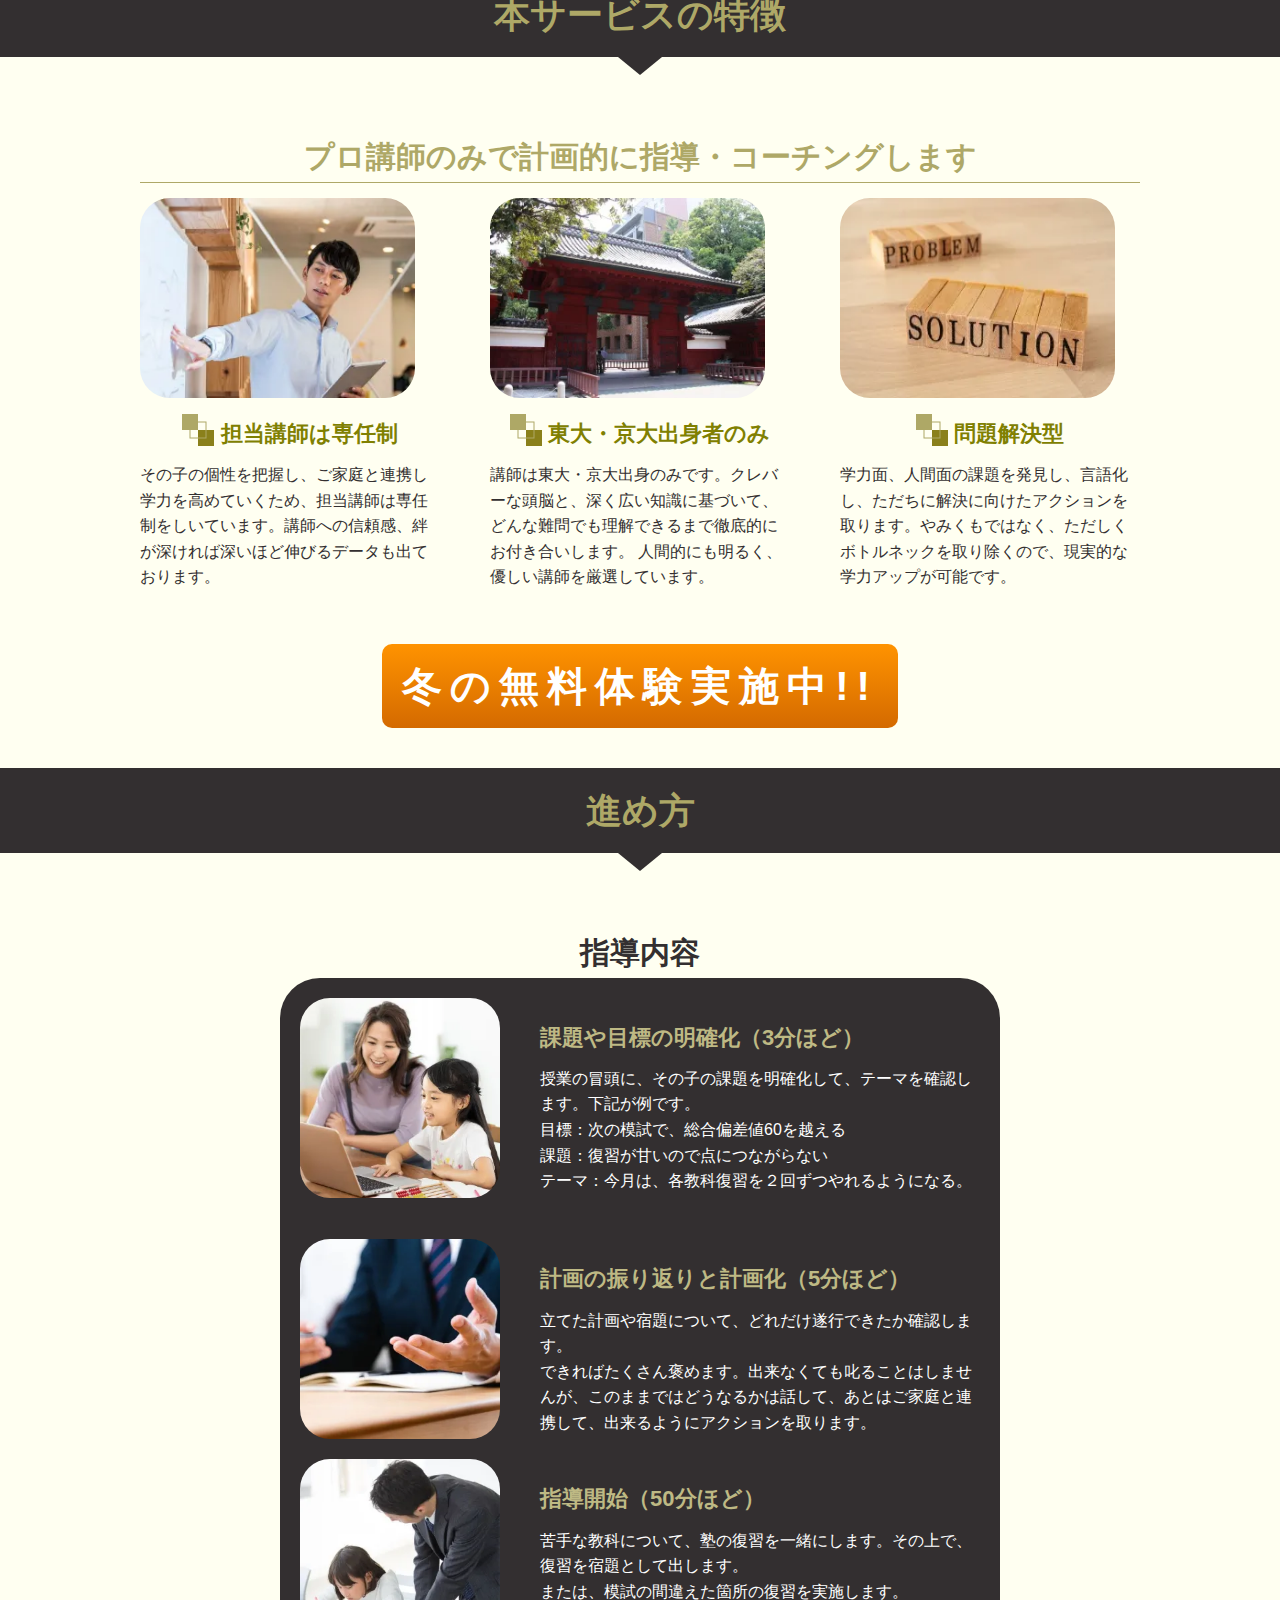
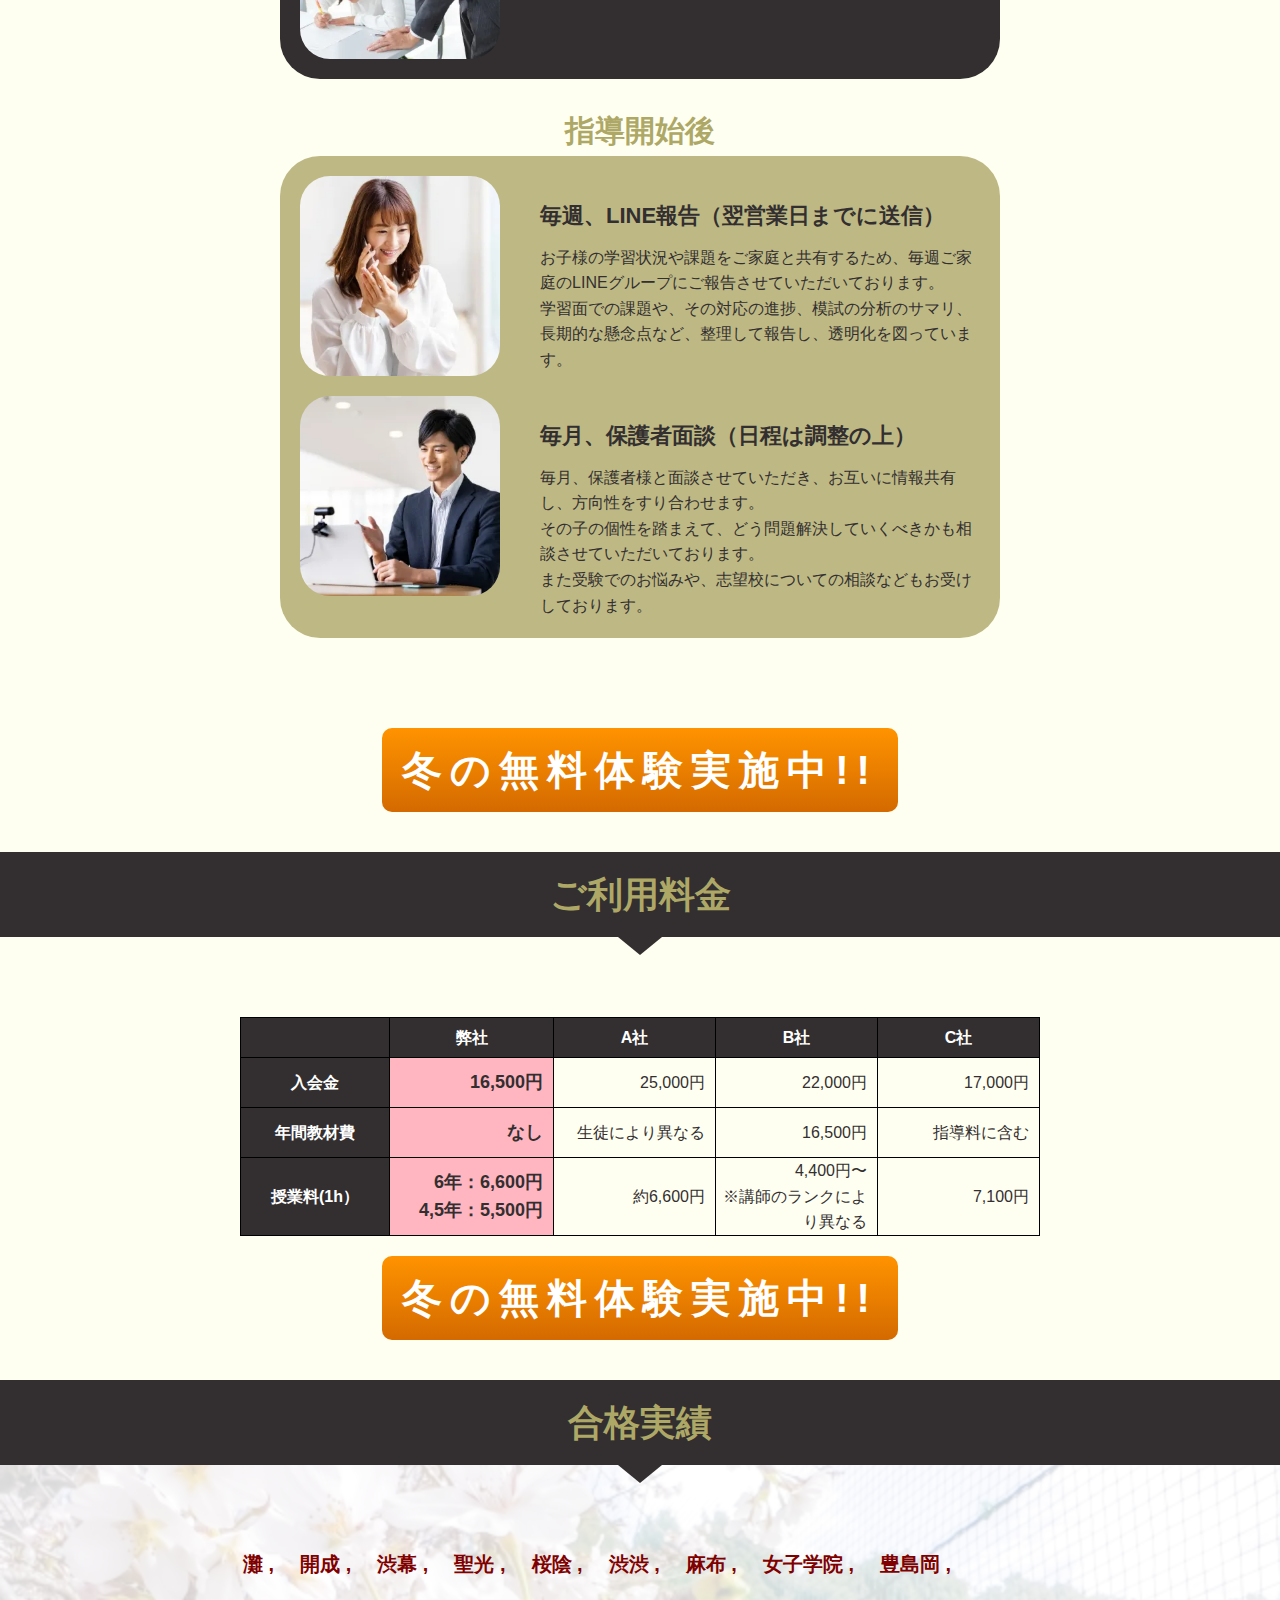
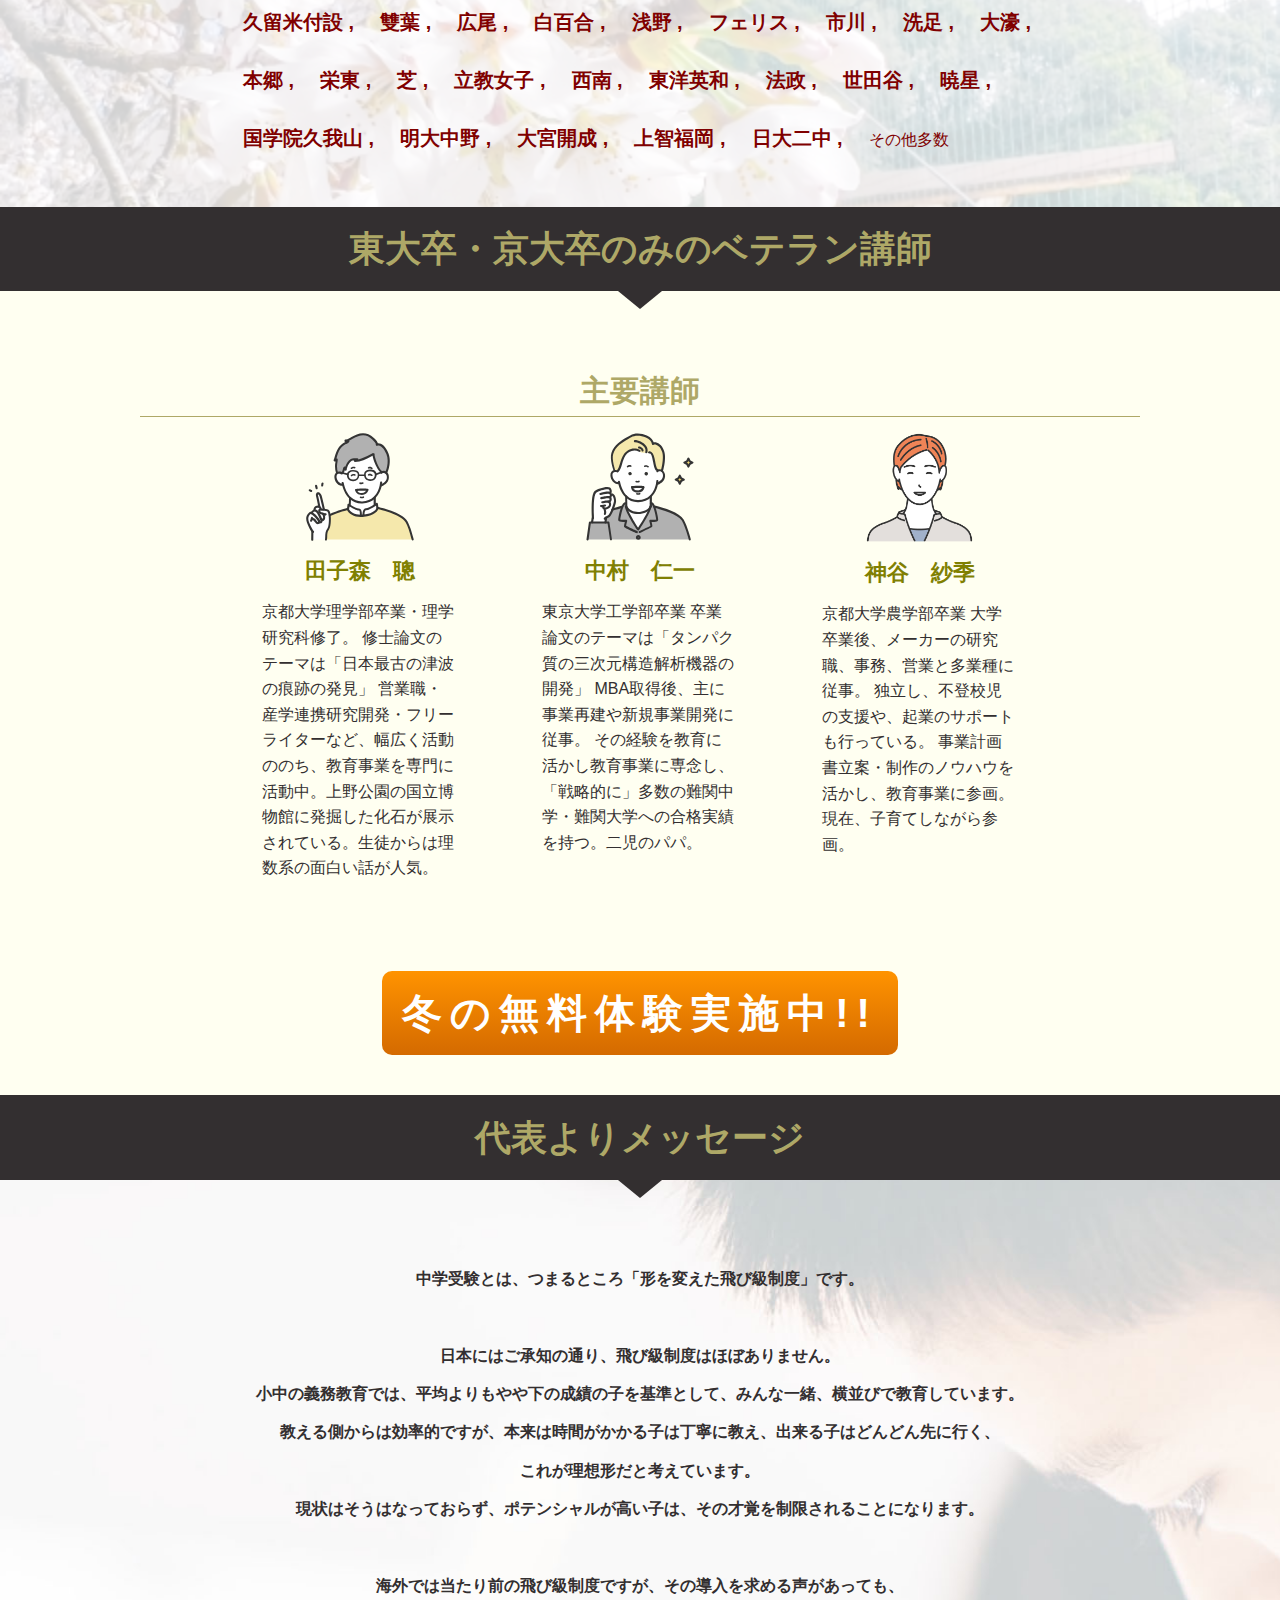
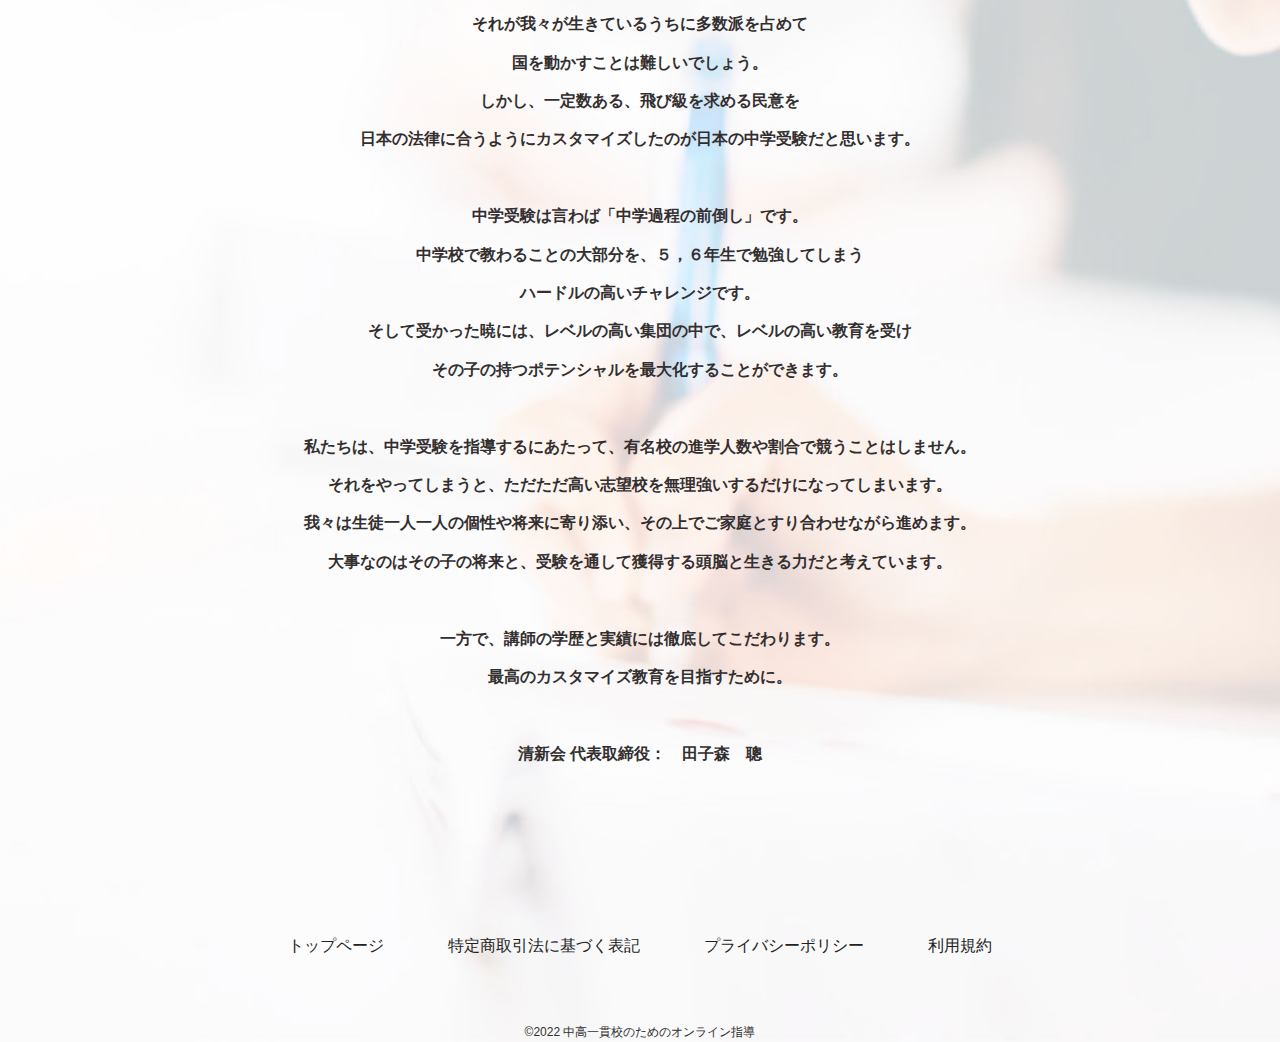
==== commit 9074fbf8: "test" ====
--- a/index.html
+++ b/index.html
@@ -21,7 +21,7 @@
   <meta property="og:site_name" content="本気の中学受験オンライン個別" />
   <meta property="og:image" content="https://tk-method.seishinkai.tokyo/assets/img/0000.jpg" />
   <meta property="fg:app_id" content="1477871802794828" />
-
+  <meta name="twitter:card" content="summary_large_image" />
 
 
   <script type="application/ld+json">
@@ -56,14 +56,16 @@
             お問い合せ・<br class="sp">無料体験はこちら
           </a>
         </div>
-        <ul class="header_menu">
-          <li><a href='./index.html#success_method'>合格メソッド</a></li>
-          <li><a href='./index.html#team'>チーム体制</a></li>
-          <li><a href='./index.html#this_service'>特徴</a></li>
-          <li><a href='./index.html#how_to_use'>進め方</a></li>
-          <li><a href='./index.html#fee'>料金</a></li>
-          <li><a href='./index.html#result'>合格実績</a></li>
-        </ul>
+        <div class="header_menu_wrapper">
+          <ul class="header_menu">
+            <li><a href='./index.html#success_method_ancher'>合格メソッド</a></li>
+            <li><a href='./index.html#team_ancher'>チーム体制</a></li>
+            <li><a href='./index.html#this_service_ancher'>特徴</a></li>
+            <li><a href='./index.html#how_to_use_ancher'>進め方</a></li>
+            <li><a href='./index.html#fee_ancher'>料金</a></li>
+            <li><a href='./index.html#result_ancher'>合格実績</a></li>
+          </ul>
+        </div>
       </div>
       <div class="header__main__wrap">
         <div class="header__main">
@@ -72,6 +74,7 @@
               ※当オンライン個別では、講師の人数に限りがありますので、生徒については空きが出次第、募集させていただいております。<br>
               通年募集はしておりませんので、ご了承ください。
           </div>
+          <div id="success_method_ancher">
         </div>
       </div>
     </header>
@@ -109,6 +112,7 @@
           </p>
         </div>
       </div>
+      <div id="team_ancher">
       <div class="free_taiken">
         <a class="btn" target="_blank" href="/contactus.html">
           <span>冬の無料体験</span><span>実施中!!</span>
@@ -236,6 +240,7 @@
         </div>
         <img src="assets/img/webp/pixta_81418230_M.webp" alt="" width="300" height="250" />
       </div>
+      <div id="this_service_ancher"></div>
       <div class="free_taiken">
         <a class="btn" target="_blank" href="/contactus.html">
           <span>冬の無料体験</span><span>実施中!!</span>
@@ -267,7 +272,7 @@
           <p>学力面、人間面の課題を発見し、言語化し、ただちに解決に向けたアクションを取ります。やみくもではなく、ただしくボトルネックを取り除くので、現実的な学力アップが可能です。</p>
         </div>
       </div>
-
+      <div id="how_to_use_ancher"></div>
       <div class="free_taiken">
         <a class="btn" target="_blank" href="/contactus.html">
           <span>冬の無料体験</span><span>実施中!!</span>
@@ -335,6 +340,7 @@
           </div>
         </div>
       </div>
+      <div id="fee_ancher"></div>
       <div class="free_taiken">
         <a class="btn" target="_blank" href="/contactus.html">
           <span>冬の無料体験</span><span>実施中!!</span>
@@ -423,7 +429,7 @@
           </tr>
         </tbody>
       </table>
-
+      <div id="result_ancher"></div>
       <div class="free_taiken">
         <a class="btn" target="_blank" href="/contactus.html">
           <span>冬の無料体験</span><span>実施中!!</span>
--- a/assets/css/common.css
+++ b/assets/css/common.css
@@ -66,7 +66,8 @@
 }
 
 .header_menu li a{
-  color:white;
+  color: #444;
+  font-weight: bold;
   display:block;
   padding: 0px 10px;
 }
@@ -78,18 +79,35 @@
 
 
 .header_menu li a:hover{
-  background-color: #f8f8f8;
-  color: #222;
+  /* background-color: #f8f8f8; */
+  color: #950417;
 }
-.header_menu li{
+/* .header_menu li{
   border-left: solid 1px #ccc;
-}
+} */
 /* @media screen and (max-width: 578px) {
   .header_menu li{
     border-left: none;
   }
 } */
 
-.header_menu li:first-child{
+/* .header_menu li:first-child{
   border-left: none;
-}+} */
+
+.header_menu_wrapper{
+  background-color:#e5e5e5;
+  padding: 10px 0;
+}
+
+@media screen and (max-width: 578px) {
+  section{
+    padding-top: 30px;
+  }
+  .header_menu li a{
+    font-size: 12px;
+  }
+  .header_menu{
+    gap: 12px;
+  }
+}
--- a/assets/css/style.css
+++ b/assets/css/style.css
@@ -58,7 +58,7 @@
 header .header__main__wrap {
   background: center center / cover url(../img/0000.jpg) no-repeat;
   font-weight: 700;
-  margin-top: 70px;
+  margin-top: 100px;
   padding: 8em 5%;
 }
 
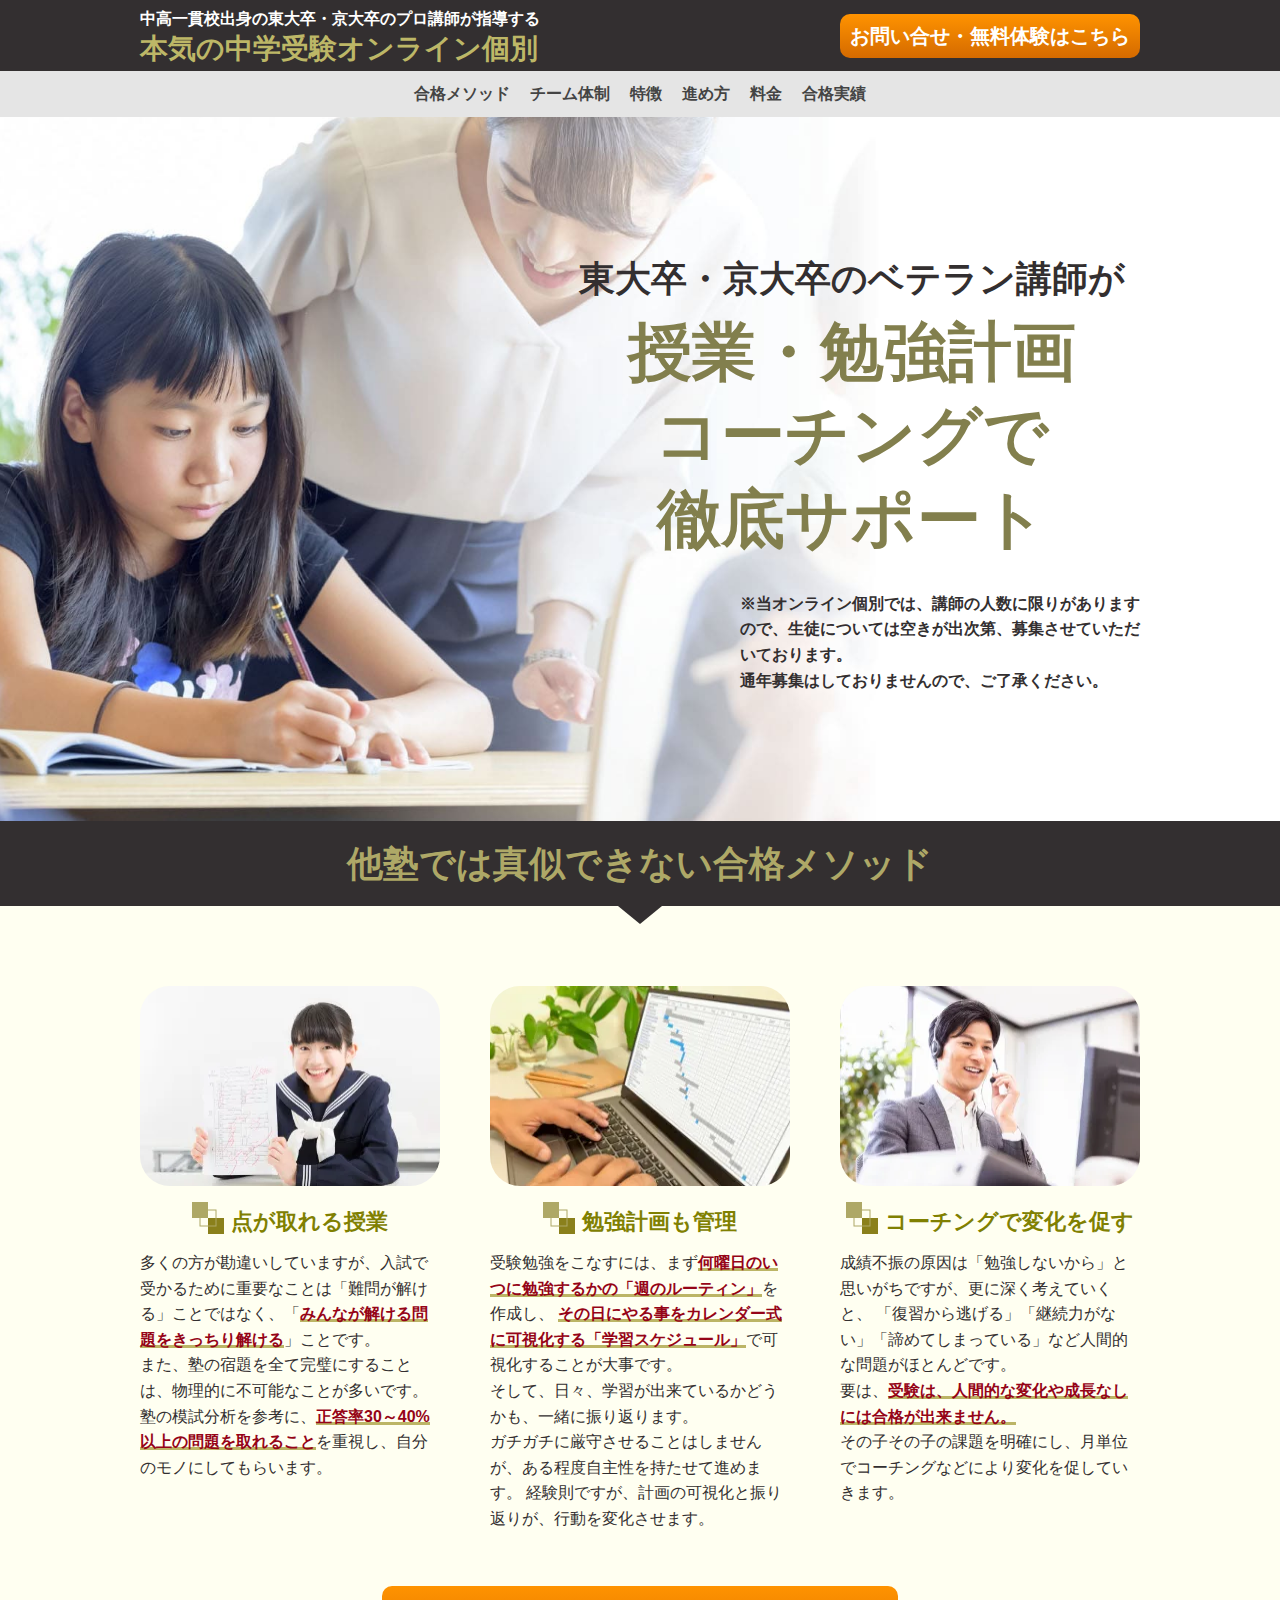
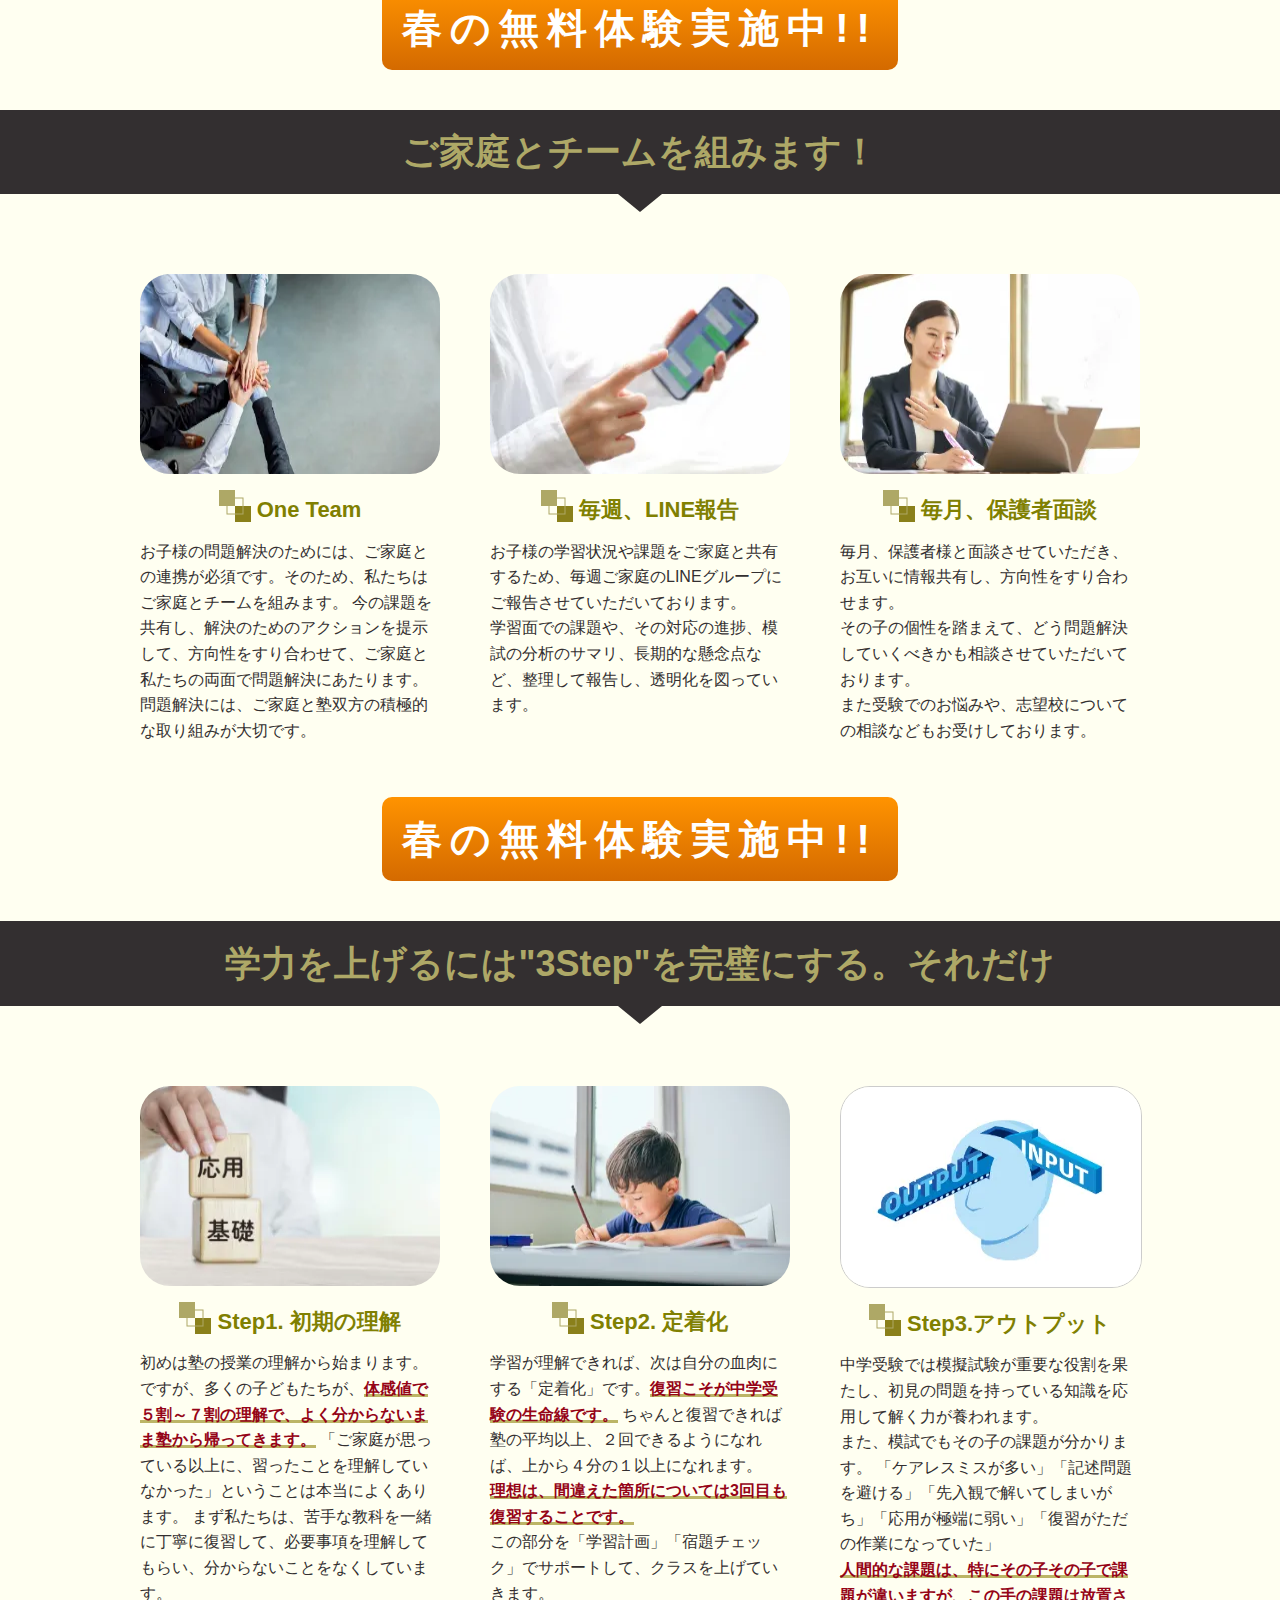
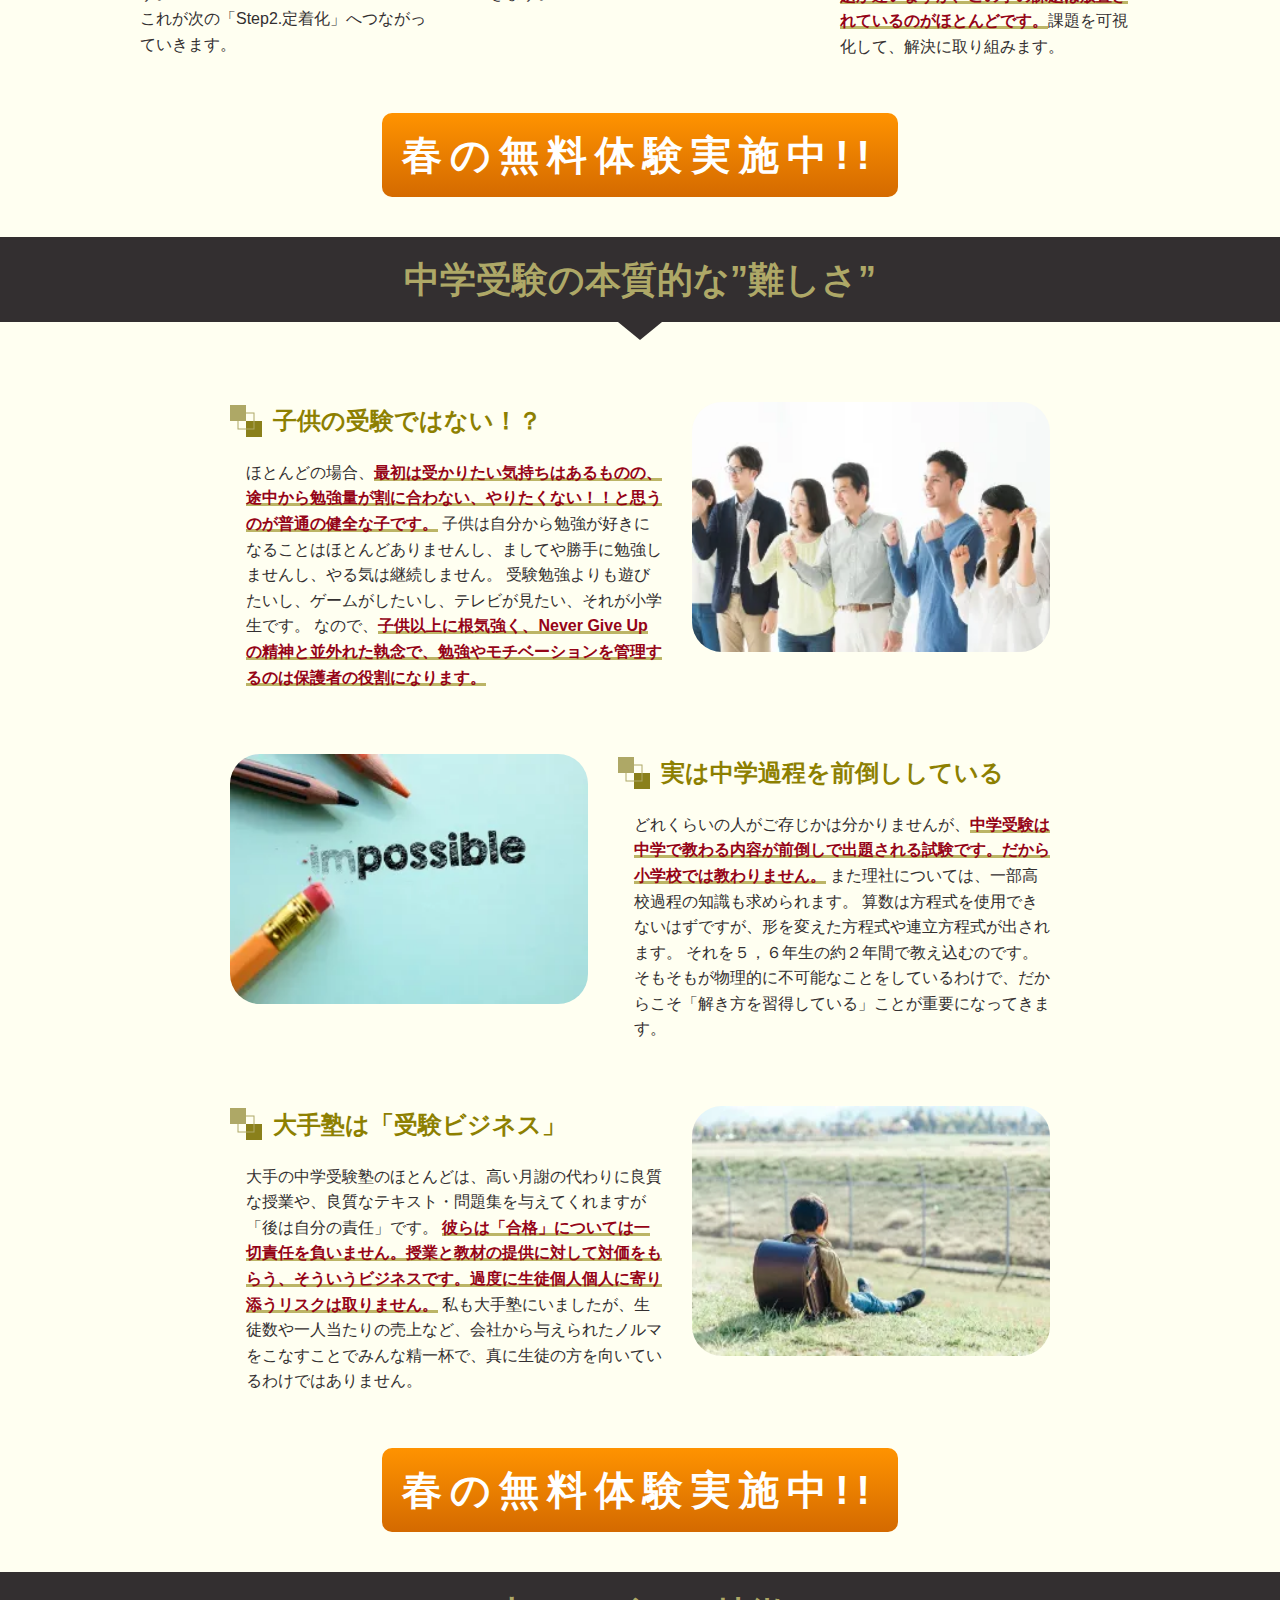
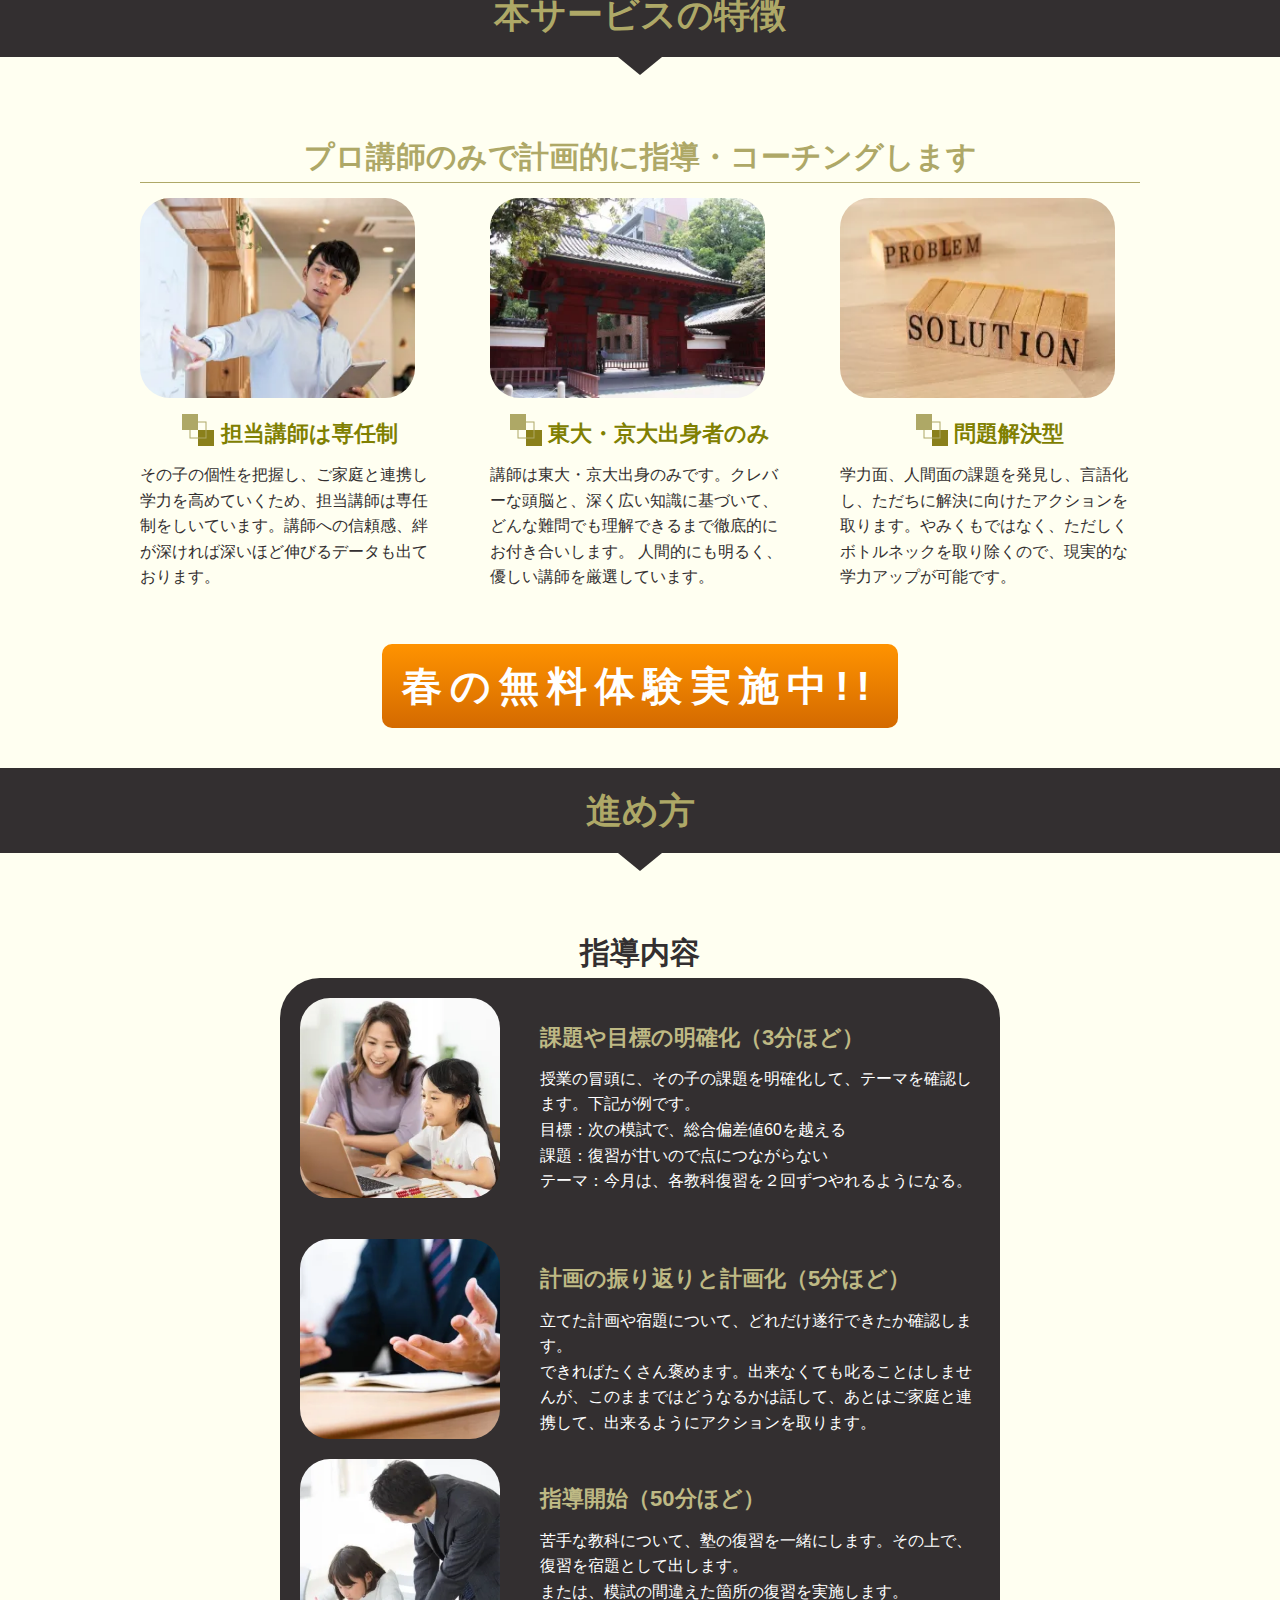
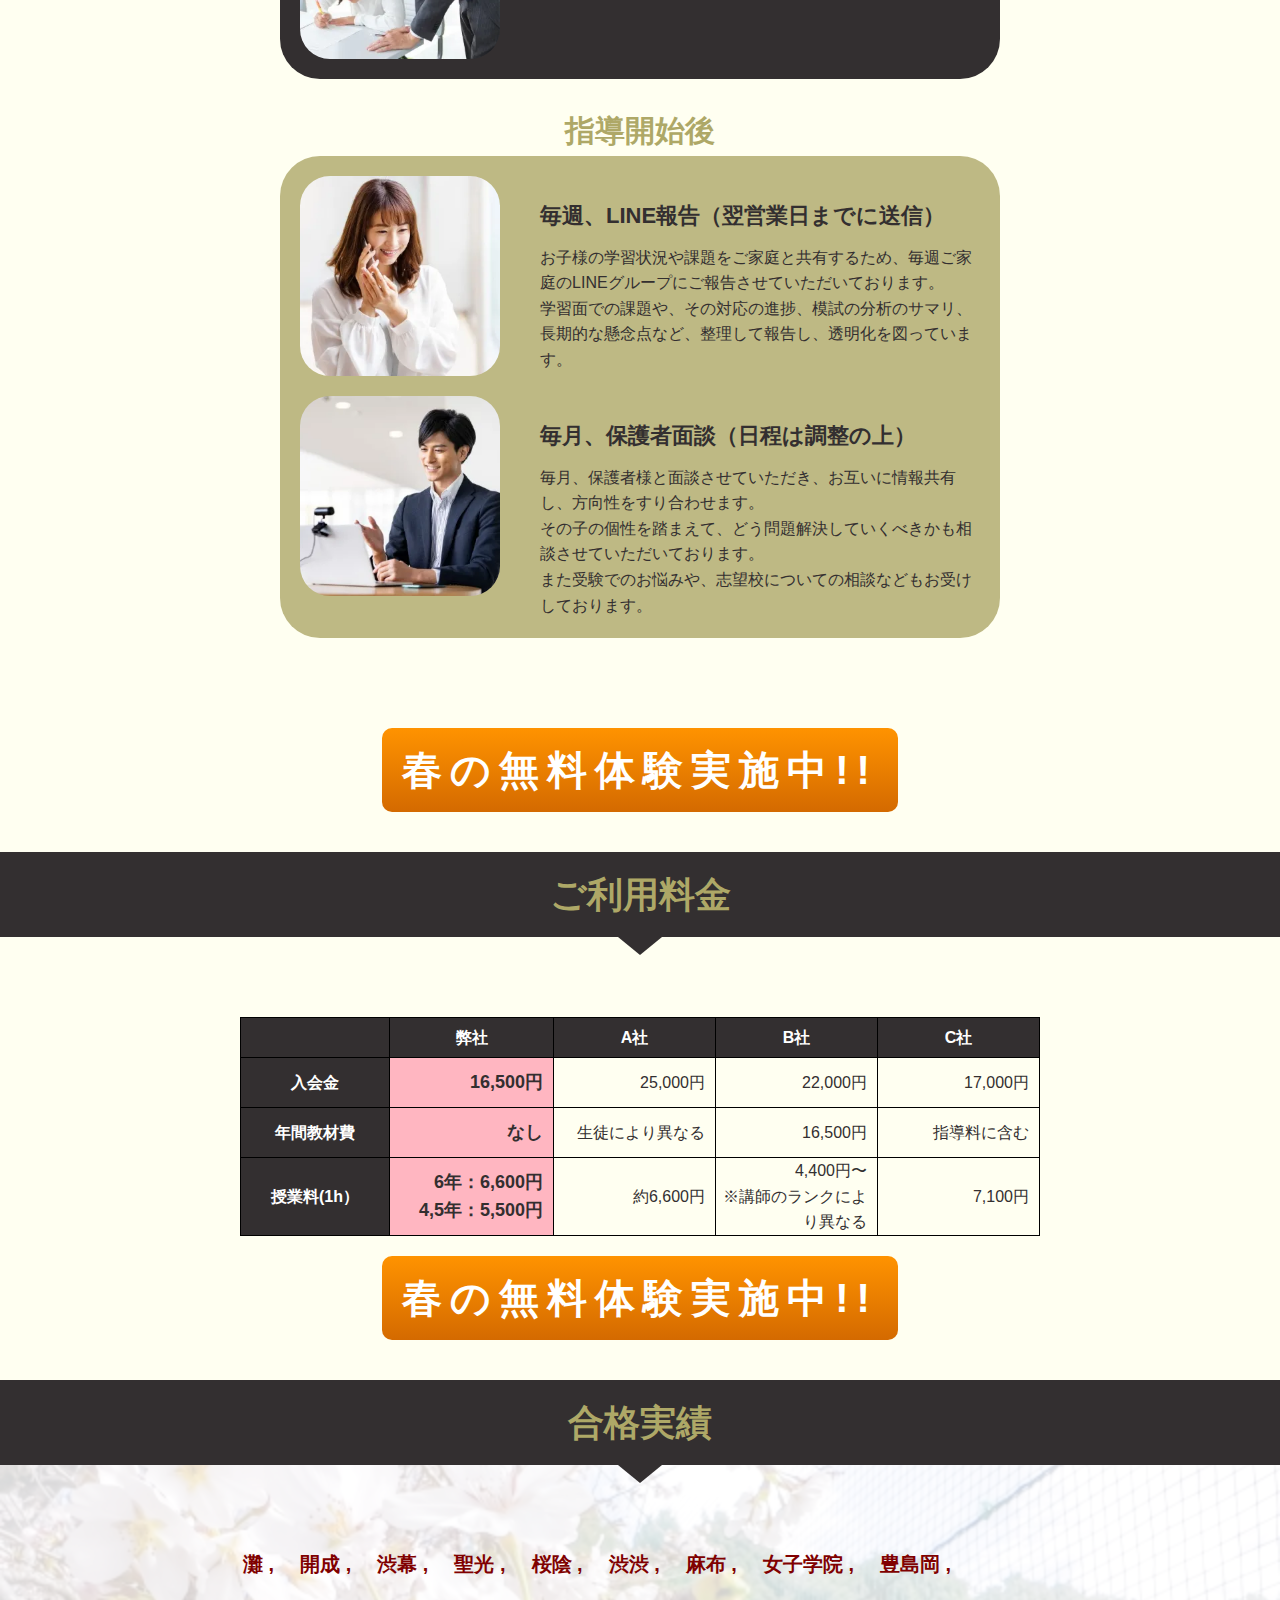
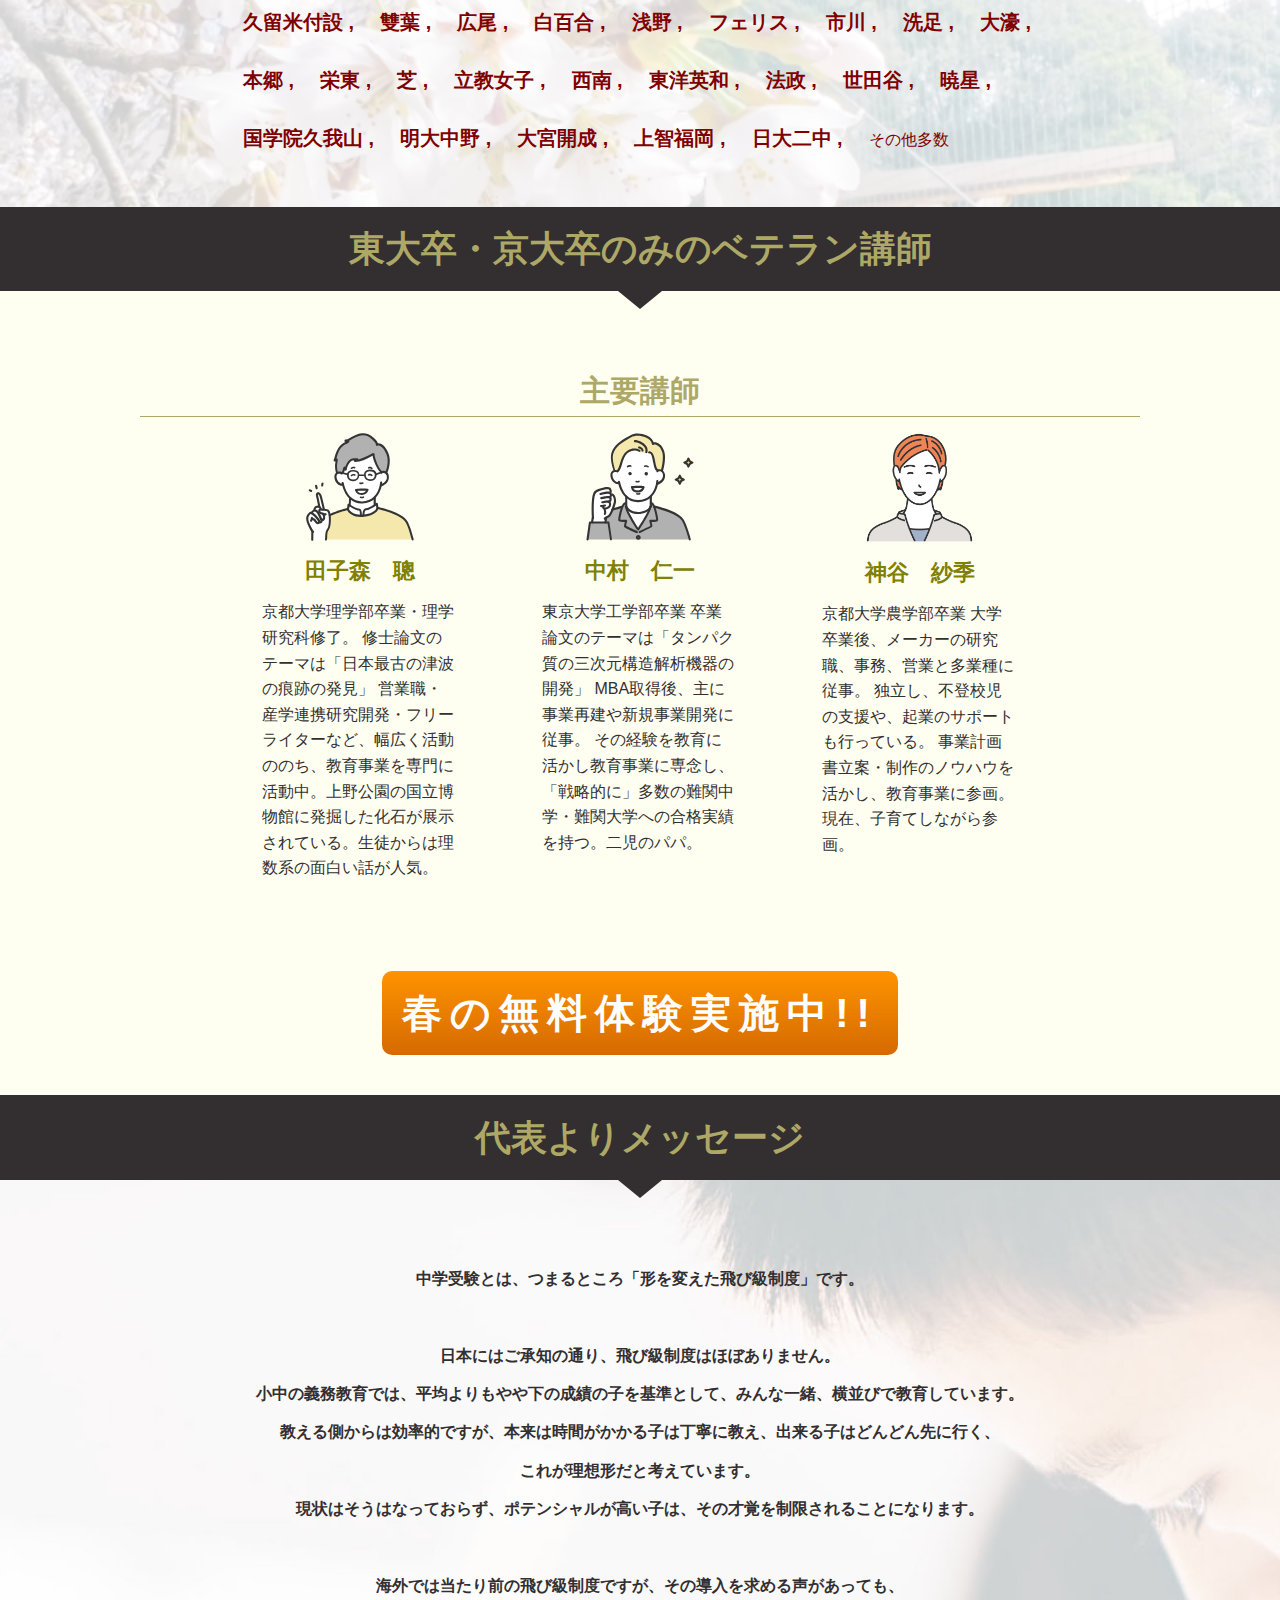
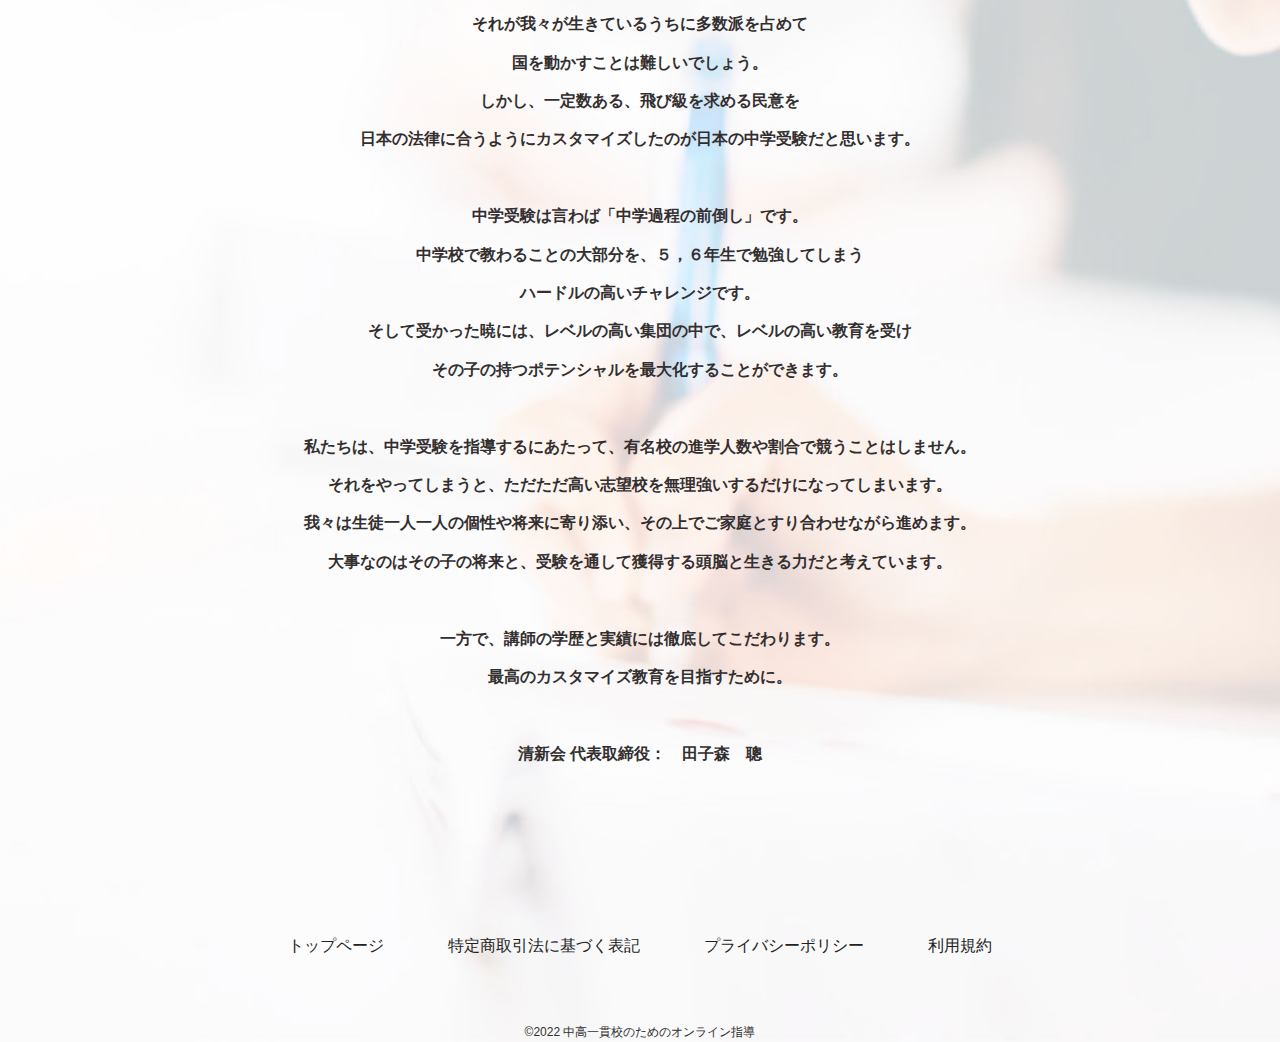
==== commit ba8aaa90: "spring" ====
--- a/index.html
+++ b/index.html
@@ -70,16 +70,16 @@
       <div class="header__main__wrap">
         <div class="header__main">
           <h2><span>東大卒・京大卒のベテラン講師が</span><br>授業・勉強計画<br>コーチングで<br>徹底サポート</h2>
+          <div id="success_method_ancher"></div>
           <div class="message">
               ※当オンライン個別では、講師の人数に限りがありますので、生徒については空きが出次第、募集させていただいております。<br>
               通年募集はしておりませんので、ご了承ください。
           </div>
-          <div id="success_method_ancher">
         </div>
       </div>
     </header>
 
-    <section>
+    <section class="success_method_section">
       <div class="h3__wrap">
         <h3 id="success_method">他塾では真似できない合格メソッド</h3>
       </div>
@@ -115,7 +115,7 @@
       <div id="team_ancher">
       <div class="free_taiken">
         <a class="btn" target="_blank" href="/contactus.html">
-          <span>冬の無料体験</span><span>実施中!!</span>
+          <span>春の無料体験</span><span>実施中!!</span>
         </a>
       </div>
     </section>
@@ -154,7 +154,7 @@
       </div>
       <div class="free_taiken">
         <a class="btn" target="_blank" href="/contactus.html">
-          <span>冬の無料体験</span><span>実施中!!</span>
+          <span>春の無料体験</span><span>実施中!!</span>
         </a>
       </div>
     </section>
@@ -197,7 +197,7 @@
       </div>
       <div class="free_taiken">
         <a class="btn" target="_blank" href="/contactus.html">
-          <span>冬の無料体験</span><span>実施中!!</span>
+          <span>春の無料体験</span><span>実施中!!</span>
         </a>
       </div>
     </section>
@@ -243,7 +243,7 @@
       <div id="this_service_ancher"></div>
       <div class="free_taiken">
         <a class="btn" target="_blank" href="/contactus.html">
-          <span>冬の無料体験</span><span>実施中!!</span>
+          <span>春の無料体験</span><span>実施中!!</span>
         </a>
       </div>
     </section>
@@ -275,7 +275,7 @@
       <div id="how_to_use_ancher"></div>
       <div class="free_taiken">
         <a class="btn" target="_blank" href="/contactus.html">
-          <span>冬の無料体験</span><span>実施中!!</span>
+          <span>春の無料体験</span><span>実施中!!</span>
         </a>
       </div>
     </section>
@@ -343,7 +343,7 @@
       <div id="fee_ancher"></div>
       <div class="free_taiken">
         <a class="btn" target="_blank" href="/contactus.html">
-          <span>冬の無料体験</span><span>実施中!!</span>
+          <span>春の無料体験</span><span>実施中!!</span>
         </a>
       </div>
     </section>
@@ -432,7 +432,7 @@
       <div id="result_ancher"></div>
       <div class="free_taiken">
         <a class="btn" target="_blank" href="/contactus.html">
-          <span>冬の無料体験</span><span>実施中!!</span>
+          <span>春の無料体験</span><span>実施中!!</span>
         </a>
       </div>
     </section>
@@ -515,7 +515,7 @@
       </div>
       <div class="free_taiken">
         <a class="btn" target="_blank" href="/contactus.html">
-          <span>冬の無料体験</span><span>実施中!!</span>
+          <span>春の無料体験</span><span>実施中!!</span>
         </a>
       </div>
     </section>
--- a/assets/css/common.css
+++ b/assets/css/common.css
@@ -110,4 +110,8 @@
   .header_menu{
     gap: 12px;
   }
+  .success_method_section{
+    padding-top: 0;
+  }
+
 }
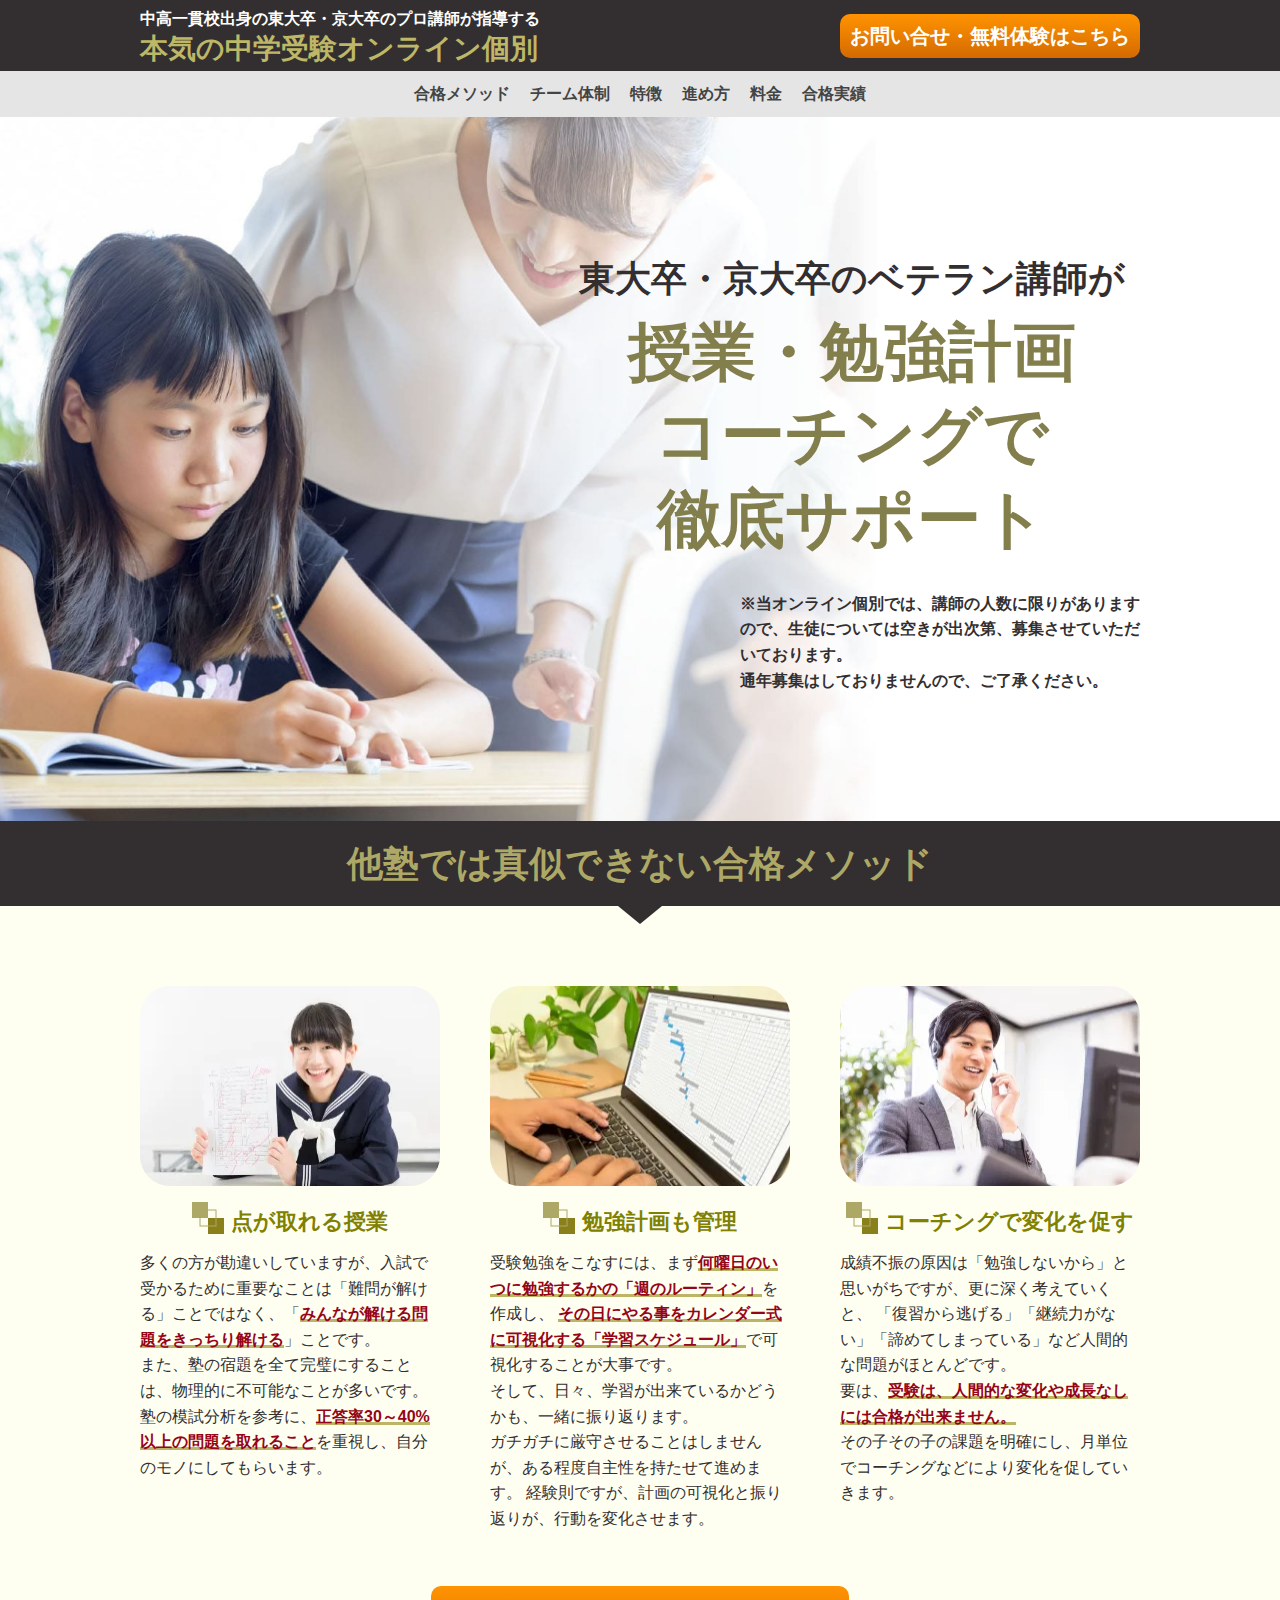
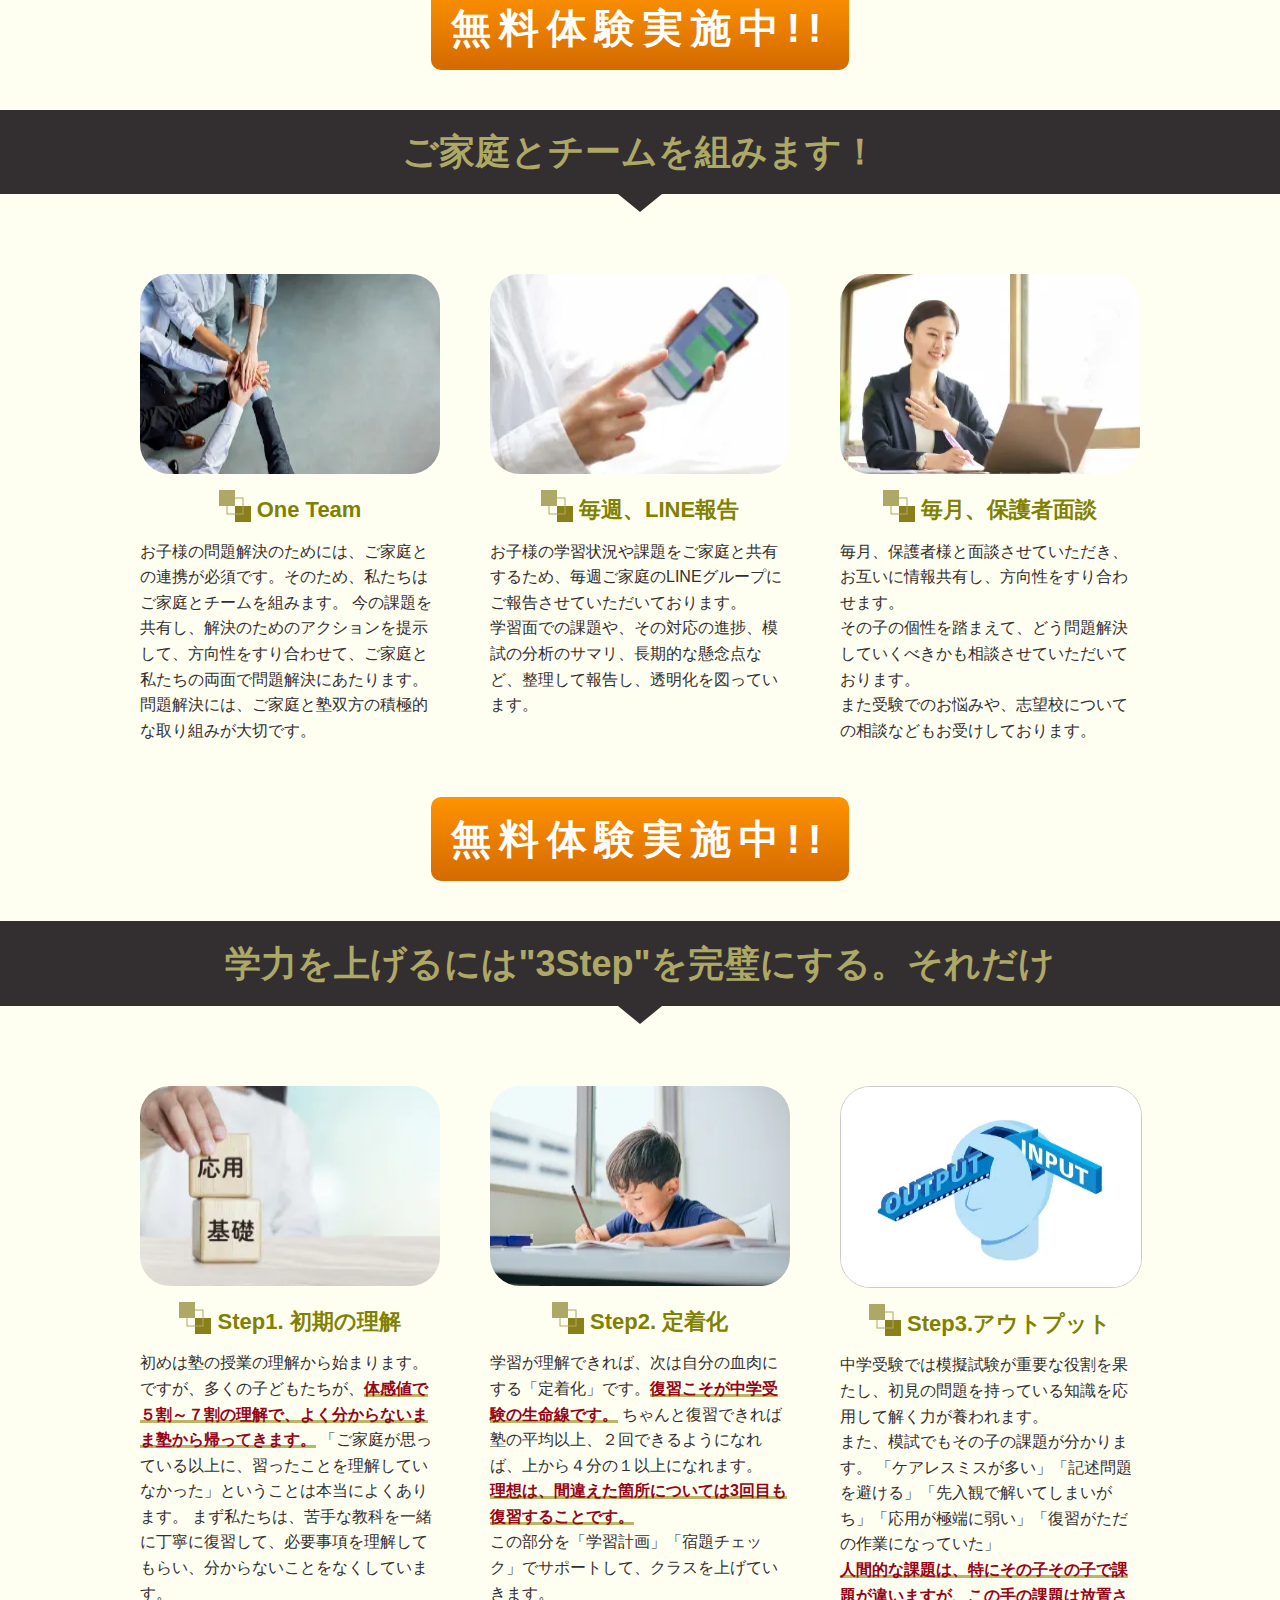
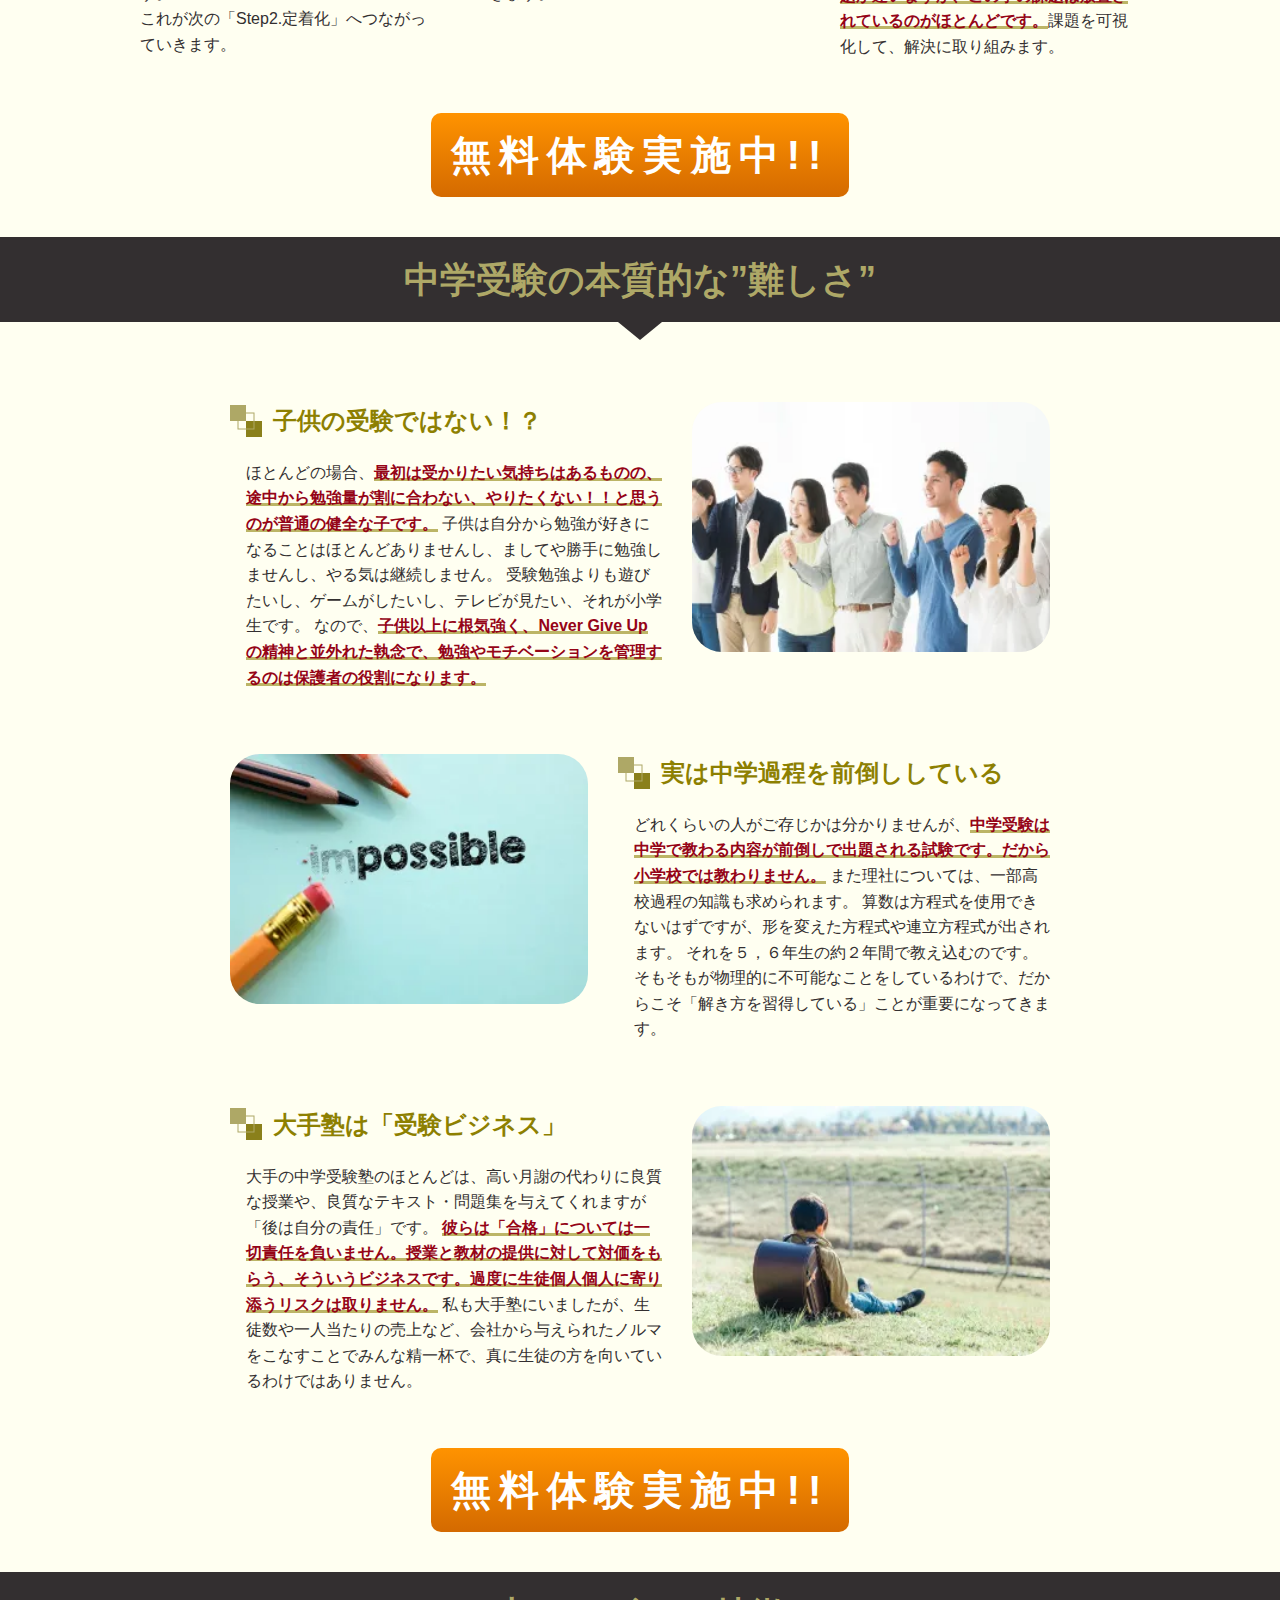
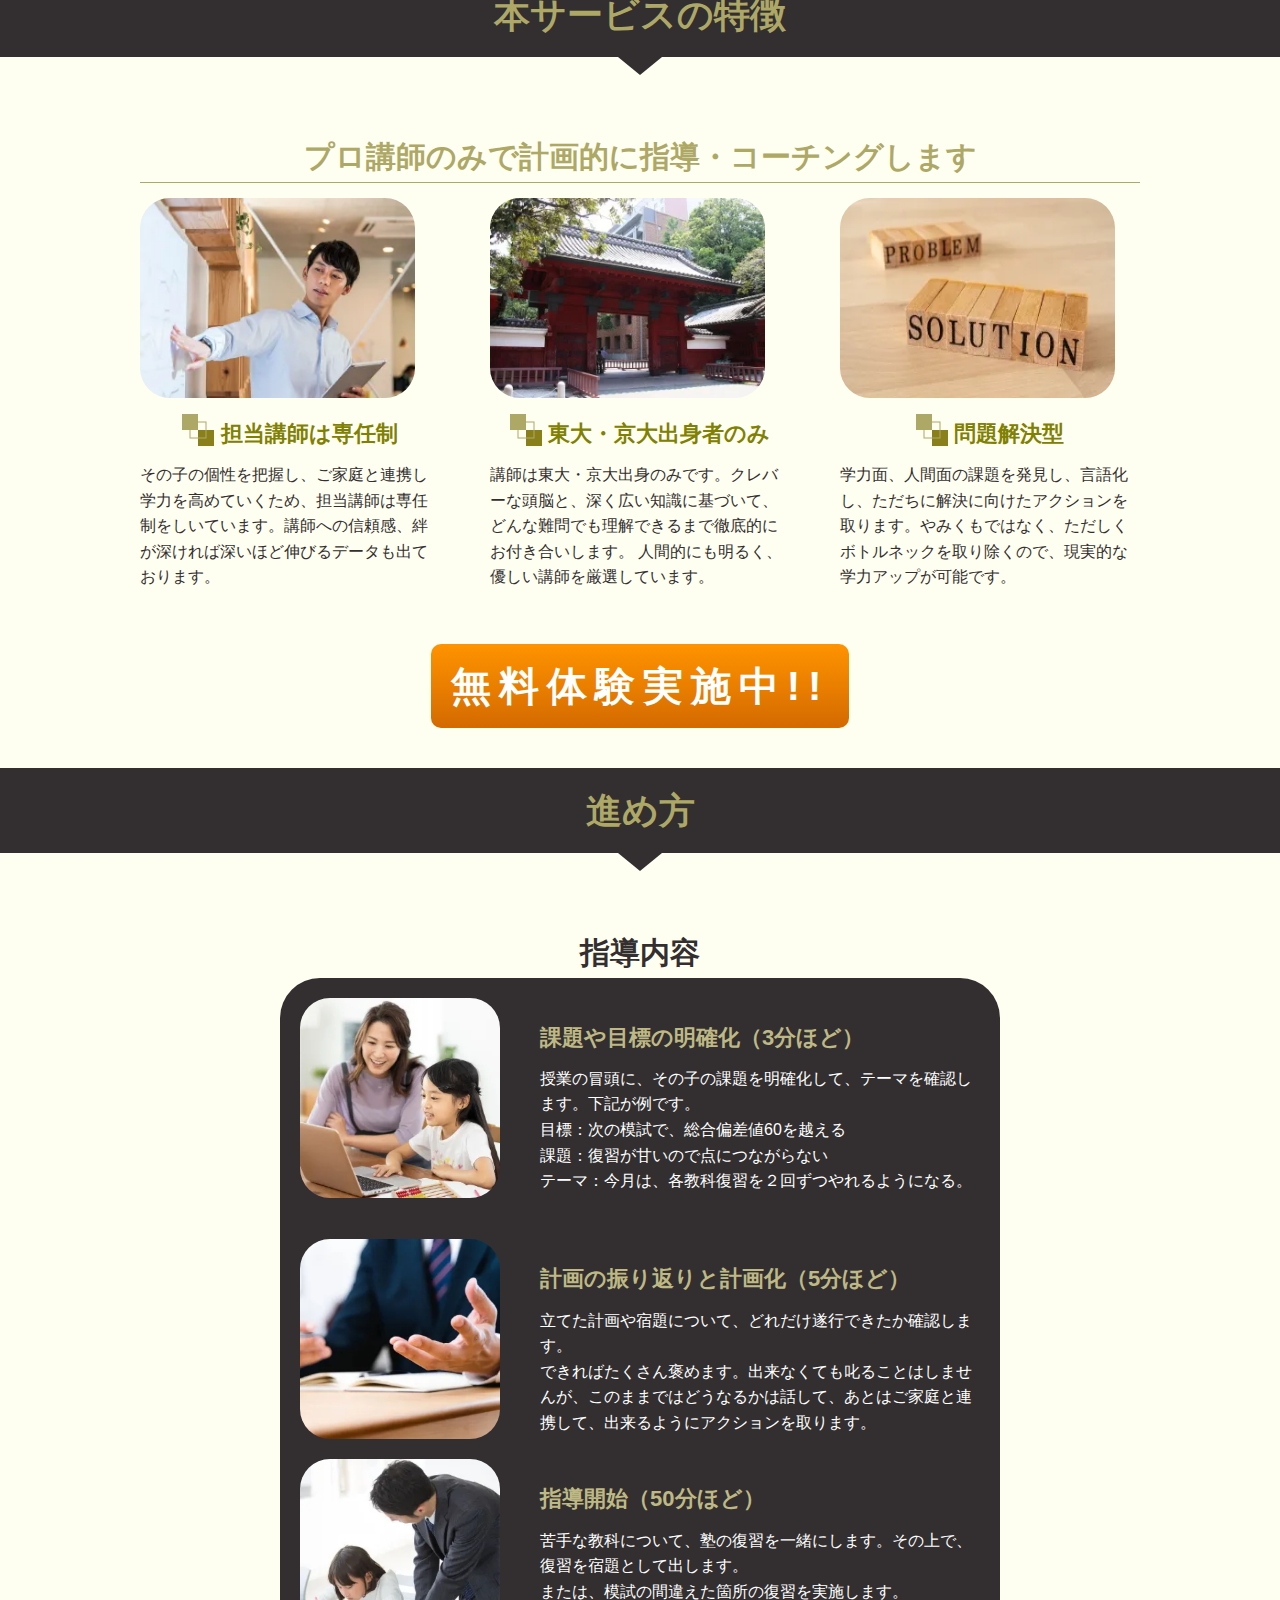
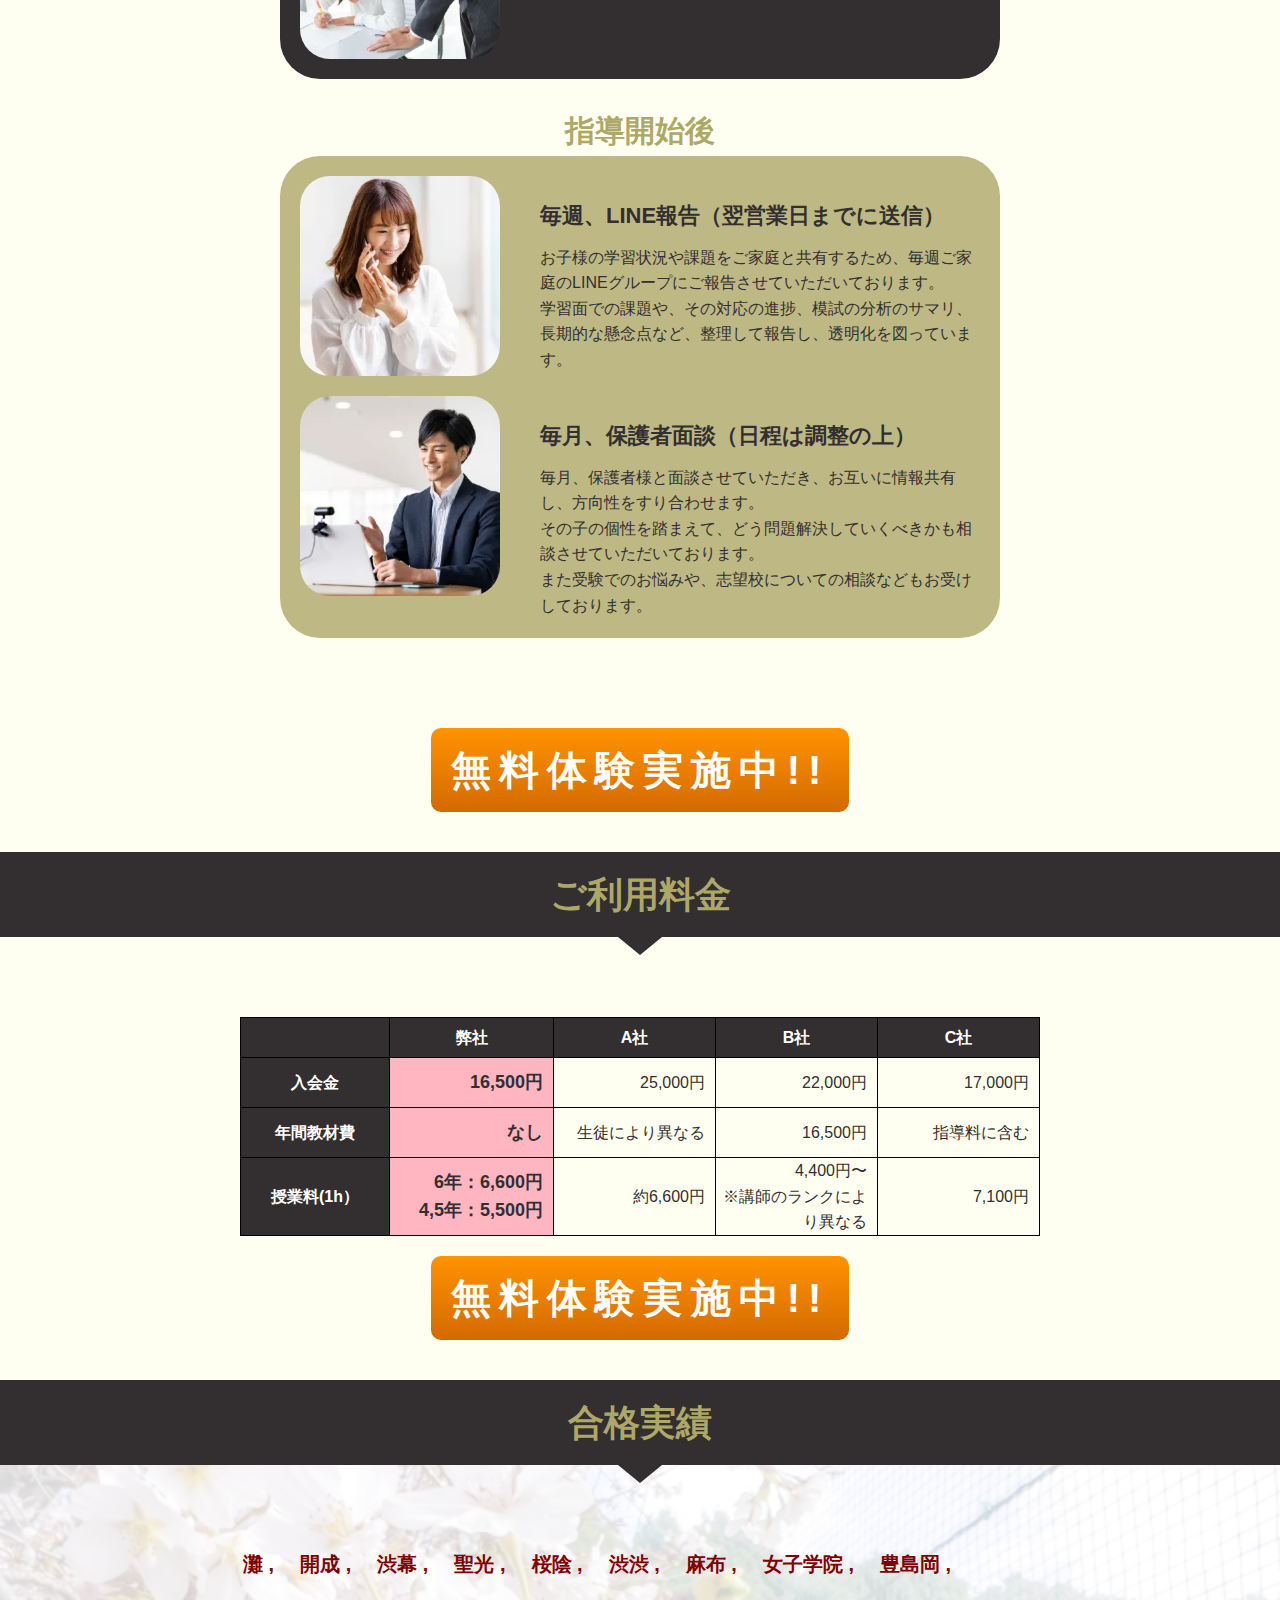
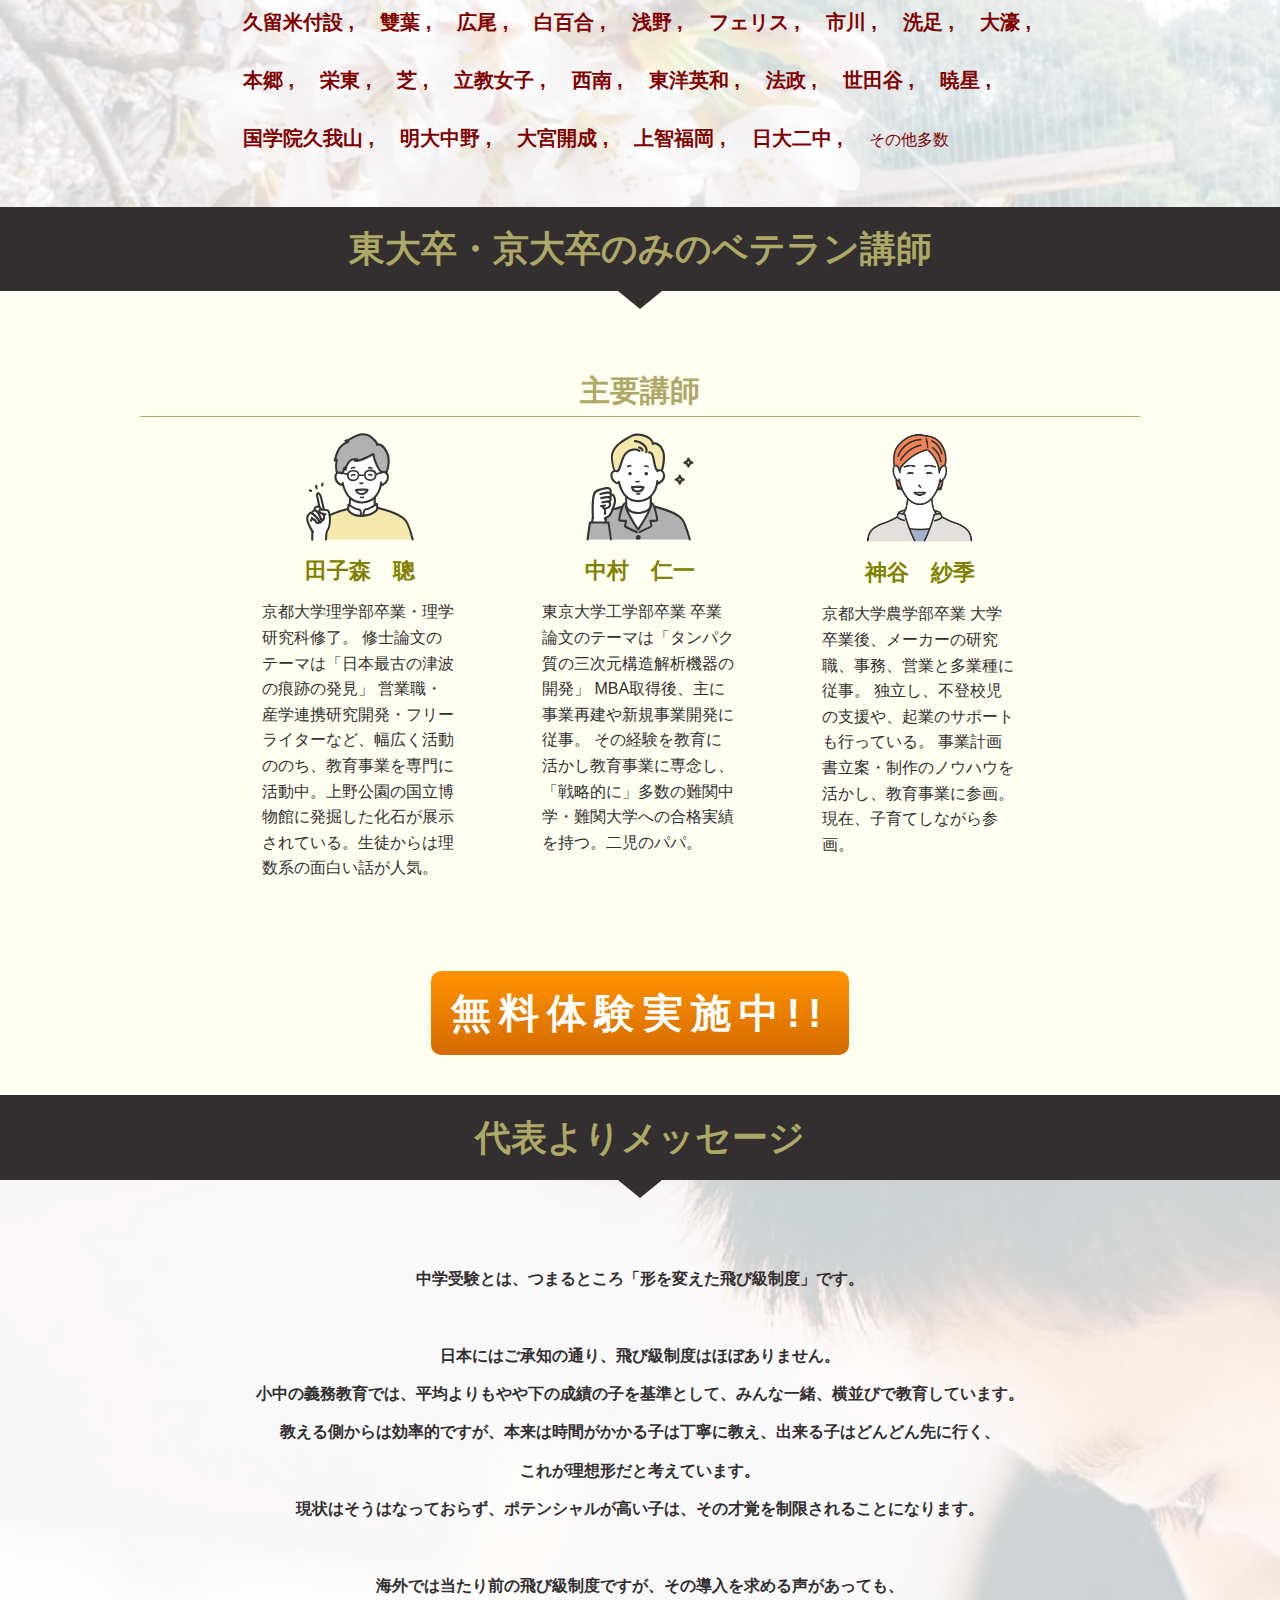
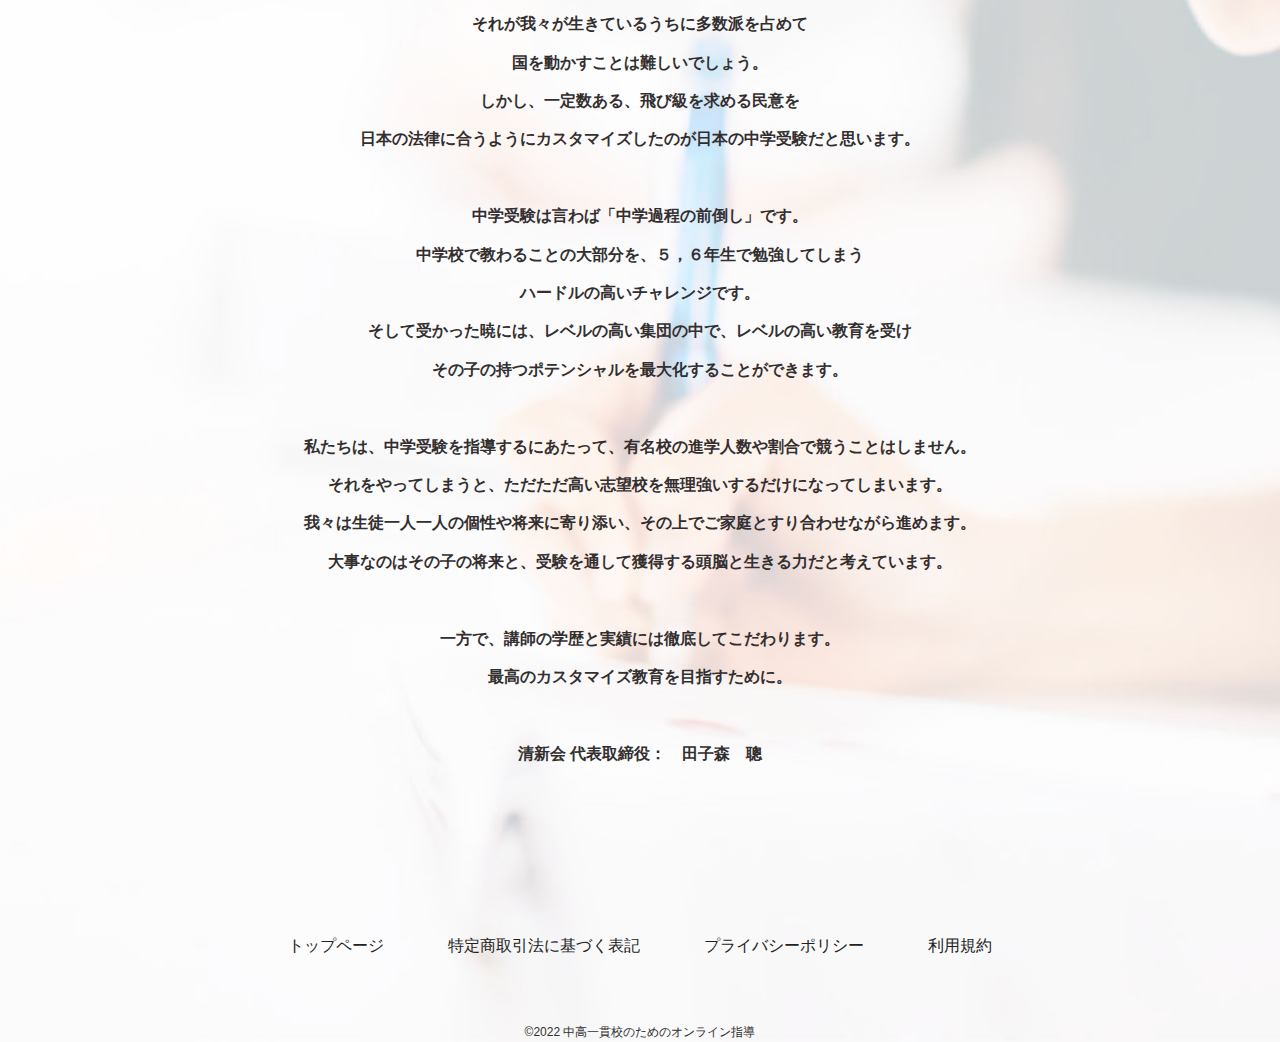
==== commit a28a5862: "test" ====
--- a/index.html
+++ b/index.html
@@ -115,7 +115,7 @@
       <div id="team_ancher">
       <div class="free_taiken">
         <a class="btn" target="_blank" href="/contactus.html">
-          <span>春の無料体験</span><span>実施中!!</span>
+          <span>無料体験</span><span>実施中!!</span>
         </a>
       </div>
     </section>
@@ -154,7 +154,7 @@
       </div>
       <div class="free_taiken">
         <a class="btn" target="_blank" href="/contactus.html">
-          <span>春の無料体験</span><span>実施中!!</span>
+          <span>無料体験</span><span>実施中!!</span>
         </a>
       </div>
     </section>
@@ -197,7 +197,7 @@
       </div>
       <div class="free_taiken">
         <a class="btn" target="_blank" href="/contactus.html">
-          <span>春の無料体験</span><span>実施中!!</span>
+          <span>無料体験</span><span>実施中!!</span>
         </a>
       </div>
     </section>
@@ -243,7 +243,7 @@
       <div id="this_service_ancher"></div>
       <div class="free_taiken">
         <a class="btn" target="_blank" href="/contactus.html">
-          <span>春の無料体験</span><span>実施中!!</span>
+          <span>無料体験</span><span>実施中!!</span>
         </a>
       </div>
     </section>
@@ -275,7 +275,7 @@
       <div id="how_to_use_ancher"></div>
       <div class="free_taiken">
         <a class="btn" target="_blank" href="/contactus.html">
-          <span>春の無料体験</span><span>実施中!!</span>
+          <span>無料体験</span><span>実施中!!</span>
         </a>
       </div>
     </section>
@@ -343,7 +343,7 @@
       <div id="fee_ancher"></div>
       <div class="free_taiken">
         <a class="btn" target="_blank" href="/contactus.html">
-          <span>春の無料体験</span><span>実施中!!</span>
+          <span>無料体験</span><span>実施中!!</span>
         </a>
       </div>
     </section>
@@ -432,7 +432,7 @@
       <div id="result_ancher"></div>
       <div class="free_taiken">
         <a class="btn" target="_blank" href="/contactus.html">
-          <span>春の無料体験</span><span>実施中!!</span>
+          <span>無料体験</span><span>実施中!!</span>
         </a>
       </div>
     </section>
@@ -515,7 +515,7 @@
       </div>
       <div class="free_taiken">
         <a class="btn" target="_blank" href="/contactus.html">
-          <span>春の無料体験</span><span>実施中!!</span>
+          <span>無料体験</span><span>実施中!!</span>
         </a>
       </div>
     </section>
